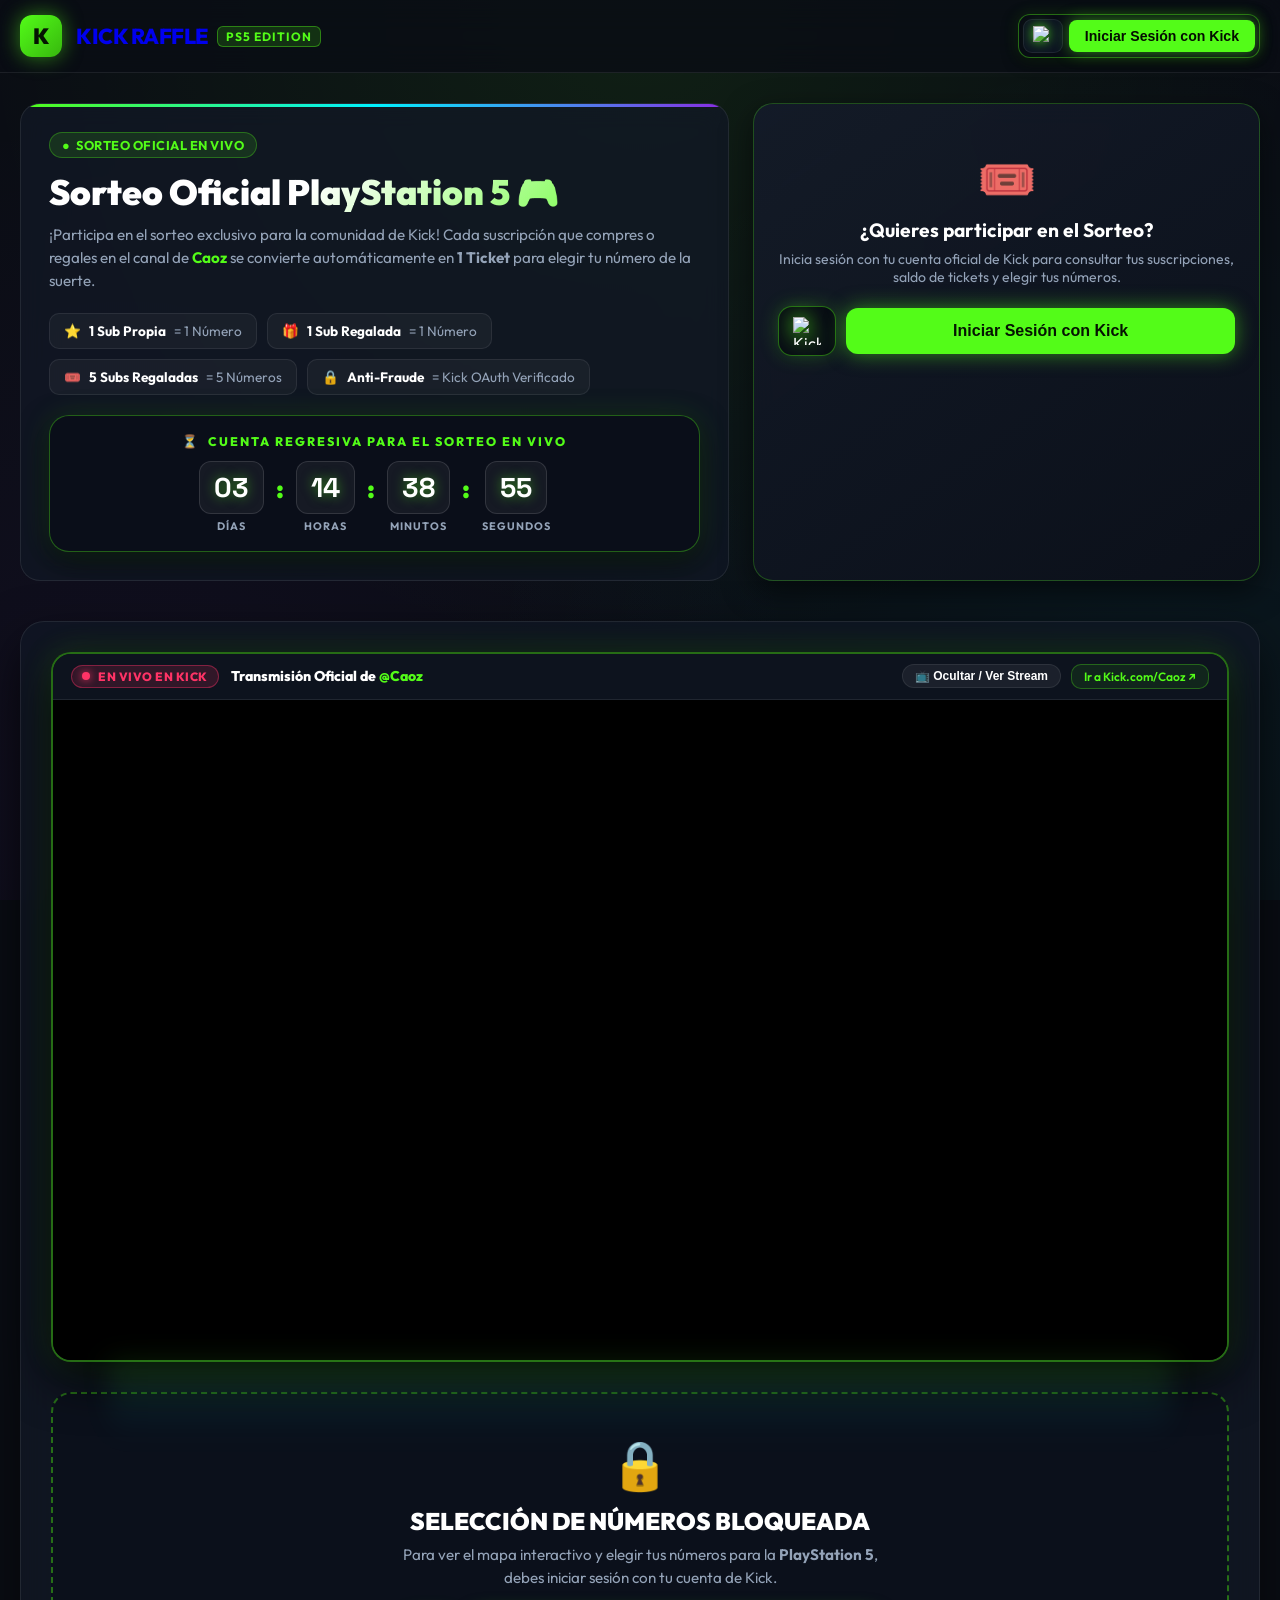
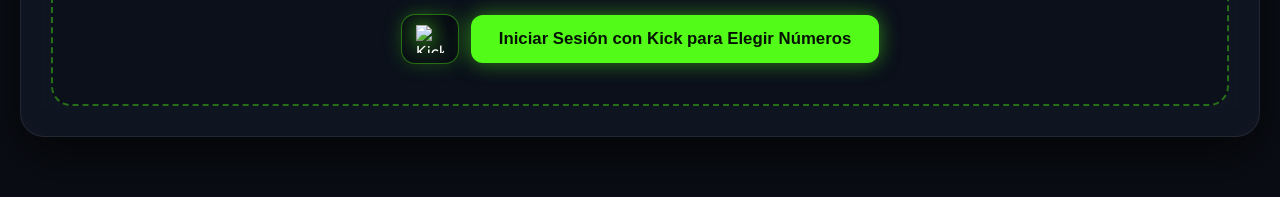
==== public/admin.html @ 4248d329 "feat: Integrar sincronizacion remota directa con Google Sheets en Google Drive" ====
<!DOCTYPE html>
<html lang="es">
<head>
  <meta charset="UTF-8">
  <meta name="viewport" content="width=device-width, initial-scale=1.0">
  <title>Panel de Streamer - Control de Sorteo Kick</title>
  <link rel="stylesheet" href="css/style.css">
  <style>
    .admin-grid {
      display: grid;
      grid-template-columns: 1fr 1fr;
      gap: 24px;
      margin-bottom: 30px;
    }
    .admin-table {
      width: 100%;
      border-collapse: collapse;
      margin-top: 14px;
    }
    .admin-table th {
      text-align: left;
      padding: 10px 14px;
      background: rgba(255, 255, 255, 0.04);
      color: var(--text-secondary);
      font-size: 0.78rem;
      text-transform: uppercase;
      letter-spacing: 0.5px;
      border-bottom: 1px solid var(--border-color);
    }
    .admin-table td {
      padding: 12px 14px;
      border-bottom: 1px solid rgba(255, 255, 255, 0.04);
      font-size: 0.88rem;
    }
    .user-cell {
      display: flex;
      align-items: center;
      gap: 10px;
      font-weight: 700;
    }
    .user-cell img {
      width: 28px;
      height: 28px;
      border-radius: 50%;
      border: 1px solid var(--kick-green);
    }
    .tag-badge {
      display: inline-block;
      padding: 2px 8px;
      border-radius: 6px;
      font-size: 0.75rem;
      font-weight: 700;
      font-family: var(--font-mono);
    }
    .tag-green {
      background: rgba(83, 252, 24, 0.15);
      color: var(--kick-green);
      border: 1px solid rgba(83, 252, 24, 0.3);
    }
    .tag-cyan {
      background: rgba(0, 242, 254, 0.15);
      color: var(--cyan-accent);
      border: 1px solid rgba(0, 242, 254, 0.3);
    }
  </style>
</head>
<body>

  <!-- Navigation Bar -->
  <header class="navbar">
    <div class="container nav-content">
      <a href="index.html" class="brand">
        <div class="brand-logo">K</div>
        <div class="brand-title">
          PANEL STREAMER
          <span class="kick-badge">ADMIN CONTROL</span>
        </div>
      </a>

      <div class="nav-links">
        <a href="index.html" class="nav-btn">
          🎟️ Sorteo (Público)
        </a>
        <a href="draw.html" target="_blank" class="nav-btn streamer-btn">
          🎰 Pantalla OBS Sorteo
        </a>
        <button id="adminLogoutBtn" class="nav-btn" style="border: 1px solid rgba(255, 51, 102, 0.4); color: var(--danger-red); background: rgba(255, 51, 102, 0.1); cursor: pointer; border-radius: 8px;" title="Cerrar Sesión">
          🚪 Cerrar Sesión
        </button>
      </div>
    </div>
  </header>

  <div class="container" style="padding-top: 30px; padding-bottom: 60px;">
    
    <!-- Top Metrics Overview -->
    <div class="wallet-stats-grid" style="grid-template-columns: repeat(4, 1fr); margin-bottom: 24px;">
      <div class="stat-box">
        <div class="stat-num" id="adminTotalSeats">200</div>
        <div class="stat-label">Total de Números</div>
      </div>
      <div class="stat-box highlight-box">
        <div class="stat-num" id="adminOccupiedSeats">0</div>
        <div class="stat-label">Números Elegidos</div>
      </div>
      <div class="stat-box">
        <div class="stat-num" id="adminOccupancyPercent">0%</div>
        <div class="stat-label">% Ocupación</div>
      </div>
      <div class="stat-box">
        <div class="stat-num" id="adminTotalParticipants">0</div>
        <div class="stat-label">Participantes Únicos</div>
      </div>
    </div>

    <!-- Admin Actions Grid -->
    <div class="admin-grid">
      
      <!-- Panel: Simulador de Eventos de Kick (Webhooks) -->
      <div class="hero-card">
        <div>
          <div class="hero-badge-tag" style="background: rgba(0, 242, 254, 0.12); color: var(--cyan-accent); border-color: rgba(0, 242, 254, 0.3);">
            ⚡ SIMULADOR DE EVENTOS KICK
          </div>
          <h2 style="font-size: 1.4rem; margin-bottom: 8px;">Simular Suscripción o Gift en Vivo</h2>
          <p style="color: var(--text-secondary); font-size: 0.85rem; margin-bottom: 16px;">
            Emula la llegada de un Webhook de Kick en tiempo real. Añade tickets instantáneos al usuario seleccionado y emite alerta en directo.
          </p>

          <div class="form-group">
            <label class="form-label">Usuario de Kick:</label>
            <input type="text" class="form-input" id="simUsername" value="GamerPro99" placeholder="Nombre en Kick">
          </div>

          <div class="form-group">
            <label class="form-label">Tipo de Evento:</label>
            <select class="form-select" id="simEventType">
              <option value="sub">⭐ Compró 1 Sub Propia (+1 Ticket)</option>
              <option value="gift_sub_5">🎁 Regaló 5 Subs (+5 Tickets)</option>
              <option value="gift_sub_10">🎁 Regaló 10 Subs (+10 Tickets)</option>
              <option value="gift_sub_20">🎁 Regaló 20 Subs (+20 Tickets)</option>
              <option value="gift_sub_50">👑 Regaló 50 Subs (+50 Tickets)</option>
              <option value="manual_bonus">🎟️ Bonus Especial Streamer (+1 Ticket)</option>
            </select>
          </div>
        </div>

        <button class="btn btn-primary" style="width: 100%; margin-top: 10px;" id="emitEventBtn">
          🚀 Emitir Evento en Tiempo Real
        </button>
      </div>

      <!-- Panel: Configuración General del Sorteo -->
      <div class="hero-card">
        <div>
          <div class="hero-badge-tag">
            ⚙️ CONFIGURACIÓN DEL SORTEO
          </div>
          <h2 style="font-size: 1.4rem; margin-bottom: 8px;">Ajustes de Sorteo y Premio</h2>
          <p style="color: var(--text-secondary); font-size: 0.85rem; margin-bottom: 16px;">
            Personaliza el título, premio, cantidad de tickets y fecha oficial del sorteo.
          </p>

          <div class="form-group">
            <label class="form-label">Título del Sorteo:</label>
            <input type="text" class="form-input" id="configTitle" value="Sorteo PlayStation 5 Slim 🎮">
          </div>

          <div class="form-group">
            <label class="form-label">Premio a Sortear:</label>
            <input type="text" class="form-input" id="configPrize" value="PlayStation 5 Slim (Edición Disco)">
          </div>

          <div class="form-group">
            <label class="form-label">📅 Fecha y Hora Oficial del Sorteo (Para la cuenta regresiva):</label>
            <div style="display: grid; grid-template-columns: 1.4fr 1fr; gap: 10px;">
              <div>
                <label style="font-size: 0.75rem; color: var(--text-secondary); display: block; margin-bottom: 4px;">Seleccionar Día (Calendario):</label>
                <input type="date" class="form-input" id="configDateOnly" style="width: 100%; cursor: pointer;" onkeydown="return false;" onclick="try{this.showPicker()}catch(e){}">
              </div>
              <div>
                <label style="font-size: 0.75rem; color: var(--text-secondary); display: block; margin-bottom: 4px;">Hora del Stream:</label>
                <input type="time" class="form-input" id="configTimeOnly" value="21:00" style="width: 100%;">
              </div>
            </div>
            <small style="display: block; color: var(--kick-green); font-size: 0.75rem; margin-top: 6px;">
              ℹ️ Haz clic en la fecha para abrir el calendario (no permite fechas pasadas).
            </small>
          </div>

          <div style="display: grid; grid-template-columns: 1fr 1fr; gap: 12px;">
            <div class="form-group">
              <label class="form-label">Total de Números:</label>
              <select class="form-select" id="configTotalSeats">
                <option value="50">50 Números</option>
                <option value="100">100 Números</option>
                <option value="200" selected>200 Números</option>
                <option value="300">300 Números</option>
                <option value="500">500 Números</option>
                <option value="1000">1000 Números</option>
              </select>
            </div>
            <div class="form-group">
              <label class="form-label">Estado de Selección:</label>
              <select class="form-select" id="configLocked">
                <option value="false">🟢 Abierta (Permite elegir)</option>
                <option value="true">🔒 Bloqueada (Solo lectura)</option>
              </select>
            </div>
          </div>
        </div>

        <div style="margin-top: 14px;">
          <button class="btn btn-primary" style="width: 100%; padding: 14px; font-size: 1rem;" id="saveConfigBtn">
            💾 Guardar Ajustes
          </button>
        </div>
      </div>

    </div>

    <!-- Google Drive / Google Sheets Remote Sync Panel -->
    <div class="cinema-container" style="padding: 24px; margin-bottom: 24px; border: 1px solid rgba(15, 157, 88, 0.4); box-shadow: 0 0 25px rgba(15, 157, 88, 0.12);">
      <div style="display: flex; justify-content: space-between; align-items: center; flex-wrap: wrap; gap: 14px; margin-bottom: 14px;">
        <div style="display: flex; align-items: center; gap: 10px;">
          <div style="background: rgba(15, 157, 88, 0.15); border: 1px solid #0f9d58; padding: 6px 12px; border-radius: 10px; font-size: 1.2rem;">
            📊
          </div>
          <div>
            <h3 style="font-size: 1.15rem; font-weight: 800; color: #ffffff; margin-bottom: 2px;">
              Sincronización con Google Sheets (Google Drive)
            </h3>
            <p style="color: var(--text-secondary); font-size: 0.82rem; margin: 0;">
              Vincula una planilla remota en tu Google Drive para registrar a los participantes y números en tiempo real.
            </p>
          </div>
        </div>

        <button class="btn btn-secondary" id="helpDriveModalBtn" style="font-size: 0.8rem; padding: 6px 14px; border-color: rgba(15, 157, 88, 0.5); color: #0f9d58; cursor: pointer; border-radius: 8px;">
          📖 Ver Instrucciones (3 Pasos)
        </button>
      </div>

      <div style="display: grid; grid-template-columns: 1fr auto auto; gap: 10px; align-items: center;">
        <input type="url" class="form-input" id="googleSheetWebhookUrl" placeholder="Pega aquí la URL de tu Google Apps Script (https://script.google.com/macros/s/.../exec)" style="width: 100%;">
        <button class="btn btn-secondary" id="saveSheetUrlBtn" style="white-space: nowrap; padding: 12px 18px; font-size: 0.9rem; cursor: pointer; border-radius: 10px;">
          💾 Guardar URL
        </button>
        <button class="btn btn-primary" id="syncGoogleSheetsBtn" style="white-space: nowrap; background: #0f9d58; border-color: #0f9d58; font-weight: 800; padding: 12px 20px; font-size: 0.9rem; box-shadow: 0 0 20px rgba(15, 157, 88, 0.4); cursor: pointer; border-radius: 10px;">
          🚀 Sincronizar Ahora con Drive
        </button>
      </div>
    </div>

    <!-- Participants & Tickets Management Table -->
    <div class="cinema-container" style="padding: 24px;">
      <div style="display: flex; justify-content: space-between; align-items: center; margin-bottom: 16px; flex-wrap: wrap; gap: 12px;">
        <h3 style="font-size: 1.25rem; font-weight: 800;">
          👥 Lista de Participantes & Asignación de Tickets
        </h3>
        
        <div style="display: flex; gap: 12px; align-items: center;">
          <button class="btn btn-secondary" id="exportExcelBtn" style="padding: 8px 16px; font-size: 0.85rem; background: rgba(83, 252, 24, 0.1); border-color: var(--kick-green); color: var(--kick-green); display: inline-flex; align-items: center; gap: 8px; font-weight: 700; cursor: pointer; border-radius: 10px;" title="Descargar planilla compatible con Excel y Google Sheets">
            📊 Exportar a Excel (.csv)
          </button>
          <input type="text" class="search-input" id="searchUserTable" placeholder="Filtrar por @usuario..." style="width: 200px;">
        </div>
      </div>

      <div style="overflow-x: auto;">
        <table class="admin-table">
          <thead>
            <tr>
              <th>Usuario Kick</th>
              <th>Subs Propias</th>
              <th>Subs Regaladas</th>
              <th>Total Tickets</th>
              <th>Números Elegidos</th>
              <th>Tickets Libres</th>
              <th>Acciones</th>
            </tr>
          </thead>
          <tbody id="usersTableBody">
            <!-- Rellenado con JS -->
          </tbody>
        </table>
      </div>
    </div>

  </div>

  <!-- Modal Instrucciones Google Drive -->
  <div id="driveModal" style="display: none; position: fixed; inset: 0; background: rgba(0, 0, 0, 0.85); backdrop-filter: blur(10px); z-index: 9999; align-items: center; justify-content: center; padding: 20px;">
    <div style="background: var(--bg-card); border: 2px solid #0f9d58; box-shadow: 0 0 40px rgba(15, 157, 88, 0.35), 0 20px 50px rgba(0,0,0,0.9); border-radius: 24px; padding: 28px; width: 100%; max-width: 580px; position: relative; max-height: 90vh; overflow-y: auto;">
      <button id="closeDriveModal" style="position: absolute; top: 16px; right: 16px; background: transparent; border: none; color: var(--text-secondary); font-size: 1.4rem; cursor: pointer;">✕</button>
      
      <div style="display: flex; align-items: center; gap: 10px; margin-bottom: 14px;">
        <span style="font-size: 1.8rem;">📊</span>
        <h3 style="font-size: 1.3rem; font-weight: 900;">Cómo vincular tu Google Sheets (Google Drive)</h3>
      </div>
      
      <div style="color: var(--text-secondary); font-size: 0.88rem; line-height: 1.6;">
        <p><strong>Paso 1:</strong> Crea una planilla en tu Google Drive (<a href="https://sheets.new" target="_blank" style="color: var(--kick-green); text-decoration: underline;">Abrir nueva planilla sheets.new</a>).</p>
        <p><strong>Paso 2:</strong> Ve al menú superior <strong>Extensiones &gt; Apps Script</strong>, borra lo que haya y pega este código:</p>
        <pre style="background: #080c14; border: 1px solid rgba(255,255,255,0.12); border-radius: 8px; padding: 12px; font-family: monospace; font-size: 0.76rem; color: #53fc18; overflow-x: auto; user-select: all; margin: 10px 0;">function doPost(e) {
  var sheet = SpreadsheetApp.getActiveSpreadsheet().getActiveSheet();
  var data = JSON.parse(e.postData.contents);
  sheet.clear();
  sheet.appendRow(["Usuario Kick", "Nombre Visible", "Subs Propias", "Subs Regaladas", "Bonus", "Total Tickets", "Numeros Elegidos", "Cantidad Asignada", "Tickets Libres", "Fecha Sincronizacion"]);
  data.participants.forEach(function(u) {
    sheet.appendRow([u.username, u.display_name, u.own_subs, u.gifted_subs, u.bonus_tickets, u.total_tickets, u.seats_str, u.seats_count, u.free_tickets, new Date().toLocaleString("es-ES")]);
  });
  return ContentService.createTextOutput("OK").setMimeType(ContentService.MimeType.TEXT);
}</pre>
        <p><strong>Paso 3:</strong> Haz clic arriba a la derecha en <strong>Implementar &gt; Nueva implementación</strong>. Selecciona tipo: <strong>Aplicación web</strong>, y en <em>Quién tiene acceso</em> elige <strong>Cualquier usuario</strong>. Copia la URL generada, pégala en el panel y haz clic en <strong>Guardar URL</strong>.</p>
      </div>
    </div>
  </div>

  <!-- Toast Container -->
  <div class="toast-container" id="toastContainer"></div>

  <!-- Scripts -->
  <script src="js/audio.js"></script>
  <script src="js/config.js"></script>
  <script src="js/admin.js"></script>
</body>
</html>
---- public/css/style.css ----
@import url('https://fonts.googleapis.com/css2?family=Outfit:wght@300;400;600;700;800;900&family=Space+Grotesk:wght@500;700&display=swap');

:root {
  --bg-main: #0a0d14;
  --bg-card: rgba(18, 24, 38, 0.75);
  --bg-card-hover: rgba(28, 36, 56, 0.85);
  --bg-glass: rgba(15, 20, 32, 0.82);
  --border-color: rgba(255, 255, 255, 0.08);
  --border-glow: rgba(83, 252, 24, 0.3);

  /* Kick Brand & Cyberpunk Colors */
  --kick-green: #53fc18;
  --kick-green-glow: rgba(83, 252, 24, 0.5);
  --kick-green-dark: #37b80e;
  --cyan-accent: #00f2fe;
  --purple-accent: #8a2be2;
  --gold-accent: #ffd700;
  --danger-red: #ff3366;
  --danger-glow: rgba(255, 51, 102, 0.4);

  /* Cinema Seat Colors */
  --seat-free-bg: #141c2b;
  --seat-free-border: #23334d;
  --seat-free-hover: #1f304d;
  --seat-mine-bg: #53fc18;
  --seat-mine-text: #051402;
  --seat-mine-glow: 0 0 15px rgba(83, 252, 24, 0.8), 0 0 30px rgba(83, 252, 24, 0.4);
  --seat-taken-bg: #1c1d24;
  --seat-taken-border: #ff3366;
  --seat-taken-text: #6b7280;

  --text-primary: #ffffff;
  --text-secondary: #94a3b8;
  --text-muted: #64748b;
  
  --font-main: 'Outfit', sans-serif;
  --font-mono: 'Space Grotesk', monospace;
  --transition-smooth: all 0.25s cubic-bezier(0.16, 1, 0.3, 1);
}

* {
  margin: 0;
  padding: 0;
  box-sizing: border-box;
}

body {
  background-color: var(--bg-main);
  background-image: 
    radial-gradient(circle at 50% 0%, rgba(83, 252, 24, 0.08) 0%, transparent 60%),
    radial-gradient(circle at 90% 80%, rgba(0, 242, 254, 0.05) 0%, transparent 50%),
    radial-gradient(circle at 10% 90%, rgba(138, 43, 226, 0.06) 0%, transparent 50%);
  background-attachment: fixed;
  color: var(--text-primary);
  font-family: var(--font-main);
  min-height: 100vh;
  overflow-x: hidden;
}

/* Custom Scrollbar */
::-webkit-scrollbar {
  width: 8px;
  height: 8px;
}
::-webkit-scrollbar-track {
  background: #0d111a;
}
::-webkit-scrollbar-thumb {
  background: #23334d;
  border-radius: 4px;
}
::-webkit-scrollbar-thumb:hover {
  background: var(--kick-green);
}

/* Container */
.container {
  max-width: 1400px;
  margin: 0 auto;
  padding: 0 20px;
}

/* ------------------------------------------------------------------- */
/* TOP NAVIGATION BAR                                                  */
/* ------------------------------------------------------------------- */
.navbar {
  position: sticky;
  top: 0;
  z-index: 100;
  backdrop-filter: blur(16px);
  -webkit-backdrop-filter: blur(16px);
  background: rgba(10, 13, 20, 0.85);
  border-bottom: 1px solid var(--border-color);
  padding: 14px 0;
}

.nav-content {
  display: flex;
  justify-content: space-between;
  align-items: center;
}

.brand {
  display: flex;
  align-items: center;
  gap: 14px;
  text-decoration: none;
}

.brand-logo {
  width: 42px;
  height: 42px;
  background: linear-gradient(135deg, var(--kick-green), var(--kick-green-dark));
  border-radius: 12px;
  display: flex;
  align-items: center;
  justify-content: center;
  font-size: 22px;
  font-weight: 900;
  color: #051402;
  box-shadow: 0 0 20px var(--kick-green-glow);
}

.brand-title {
  font-size: 1.35rem;
  font-weight: 800;
  letter-spacing: -0.5px;
  display: flex;
  align-items: center;
  gap: 8px;
}

.brand-title span.kick-badge {
  background: rgba(83, 252, 24, 0.15);
  color: var(--kick-green);
  border: 1px solid rgba(83, 252, 24, 0.4);
  padding: 2px 8px;
  border-radius: 6px;
  font-size: 0.75rem;
  font-weight: 700;
  letter-spacing: 1px;
}

.nav-links {
  display: flex;
  align-items: center;
  gap: 12px;
}

.nav-btn {
  display: inline-flex;
  align-items: center;
  gap: 8px;
  padding: 8px 16px;
  border-radius: 10px;
  font-size: 0.9rem;
  font-weight: 600;
  text-decoration: none;
  color: var(--text-secondary);
  background: rgba(255, 255, 255, 0.04);
  border: 1px solid var(--border-color);
  transition: var(--transition-smooth);
}

.nav-btn:hover, .nav-btn.active {
  color: var(--text-primary);
  background: rgba(255, 255, 255, 0.08);
  border-color: rgba(255, 255, 255, 0.2);
}

.nav-btn.streamer-btn {
  color: var(--kick-green);
  background: rgba(83, 252, 24, 0.08);
  border-color: rgba(83, 252, 24, 0.3);
}

.nav-btn.streamer-btn:hover {
  background: rgba(83, 252, 24, 0.18);
  box-shadow: 0 0 15px rgba(83, 252, 24, 0.3);
}

/* Hybrid Kick Login Group with Dark Standalone Logo */
.kick-login-group {
  display: inline-flex;
  align-items: center;
  background: #080c14;
  border: 1px solid rgba(83, 252, 24, 0.4);
  border-radius: 12px;
  padding: 4px;
  gap: 6px;
  cursor: pointer;
  box-shadow: 0 4px 15px rgba(0, 0, 0, 0.5), 0 0 15px rgba(83, 252, 24, 0.15);
  transition: all 0.25s cubic-bezier(0.16, 1, 0.3, 1);
  user-select: none;
  text-decoration: none;
}

.kick-login-group:hover {
  border-color: var(--kick-green);
  box-shadow: 0 6px 20px rgba(0, 0, 0, 0.6), 0 0 25px rgba(83, 252, 24, 0.35);
  transform: translateY(-2px);
}

.kick-logo-badge {
  display: flex;
  align-items: center;
  justify-content: center;
  background: #0d1422;
  border: 1px solid rgba(255, 255, 255, 0.08);
  border-radius: 9px;
  padding: 6px 9px;
}

.kick-standalone-logo {
  width: 20px;
  height: 20px;
  object-fit: contain;
  filter: drop-shadow(0 0 6px rgba(83, 252, 24, 0.8));
}

.kick-logo-badge-lg {
  display: flex;
  align-items: center;
  justify-content: center;
  background: #080c14;
  border: 1px solid rgba(83, 252, 24, 0.4);
  border-radius: 14px;
  padding: 10px 14px;
  box-shadow: 0 0 20px rgba(83, 252, 24, 0.2);
}

.kick-standalone-logo-lg {
  width: 28px;
  height: 28px;
  object-fit: contain;
  filter: drop-shadow(0 0 10px rgba(83, 252, 24, 0.9));
}

.kick-text-btn {
  background: var(--kick-green);
  color: #040d01;
  font-weight: 800;
  font-size: 0.88rem;
  padding: 8px 16px;
  border-radius: 8px;
  border: none;
  cursor: pointer;
  white-space: nowrap;
  transition: all 0.2s ease;
  box-shadow: 0 0 15px var(--kick-green-glow);
}

.kick-text-btn:hover {
  filter: brightness(1.1);
  box-shadow: 0 0 22px var(--kick-green-glow);
}

/* User Switcher Dropdown / Pill */
.user-pill {
  display: flex;
  align-items: center;
  gap: 10px;
  background: var(--bg-card);
  border: 1px solid var(--border-color);
  padding: 6px 14px 6px 8px;
  border-radius: 40px;
  cursor: pointer;
  transition: var(--transition-smooth);
}

.user-pill:hover {
  border-color: var(--kick-green);
  box-shadow: 0 0 15px rgba(83, 252, 24, 0.2);
}

.user-avatar {
  width: 32px;
  height: 32px;
  border-radius: 50%;
  border: 2px solid var(--kick-green);
  background: #1a2233;
}

.user-meta {
  display: flex;
  flex-direction: column;
  line-height: 1.1;
}

.user-name {
  font-weight: 700;
  font-size: 0.85rem;
  color: var(--text-primary);
}

.user-tickets-badge {
  font-size: 0.72rem;
  color: var(--kick-green);
  font-weight: 600;
}

/* ------------------------------------------------------------------- */
/* HERO BANNER & PS5 PRIZE SHOWCASE                                    */
/* ------------------------------------------------------------------- */
.hero-section {
  padding: 30px 0 20px;
}

.hero-grid {
  display: grid;
  grid-template-columns: 1.4fr 1fr;
  gap: 24px;
  align-items: stretch;
}

.hero-card {
  background: var(--bg-card);
  backdrop-filter: blur(12px);
  border: 1px solid var(--border-color);
  border-radius: 20px;
  padding: 28px;
  position: relative;
  overflow: hidden;
  display: flex;
  flex-direction: column;
  justify-content: space-between;
}

.hero-card::before {
  content: '';
  position: absolute;
  top: 0;
  left: 0;
  right: 0;
  height: 3px;
  background: linear-gradient(90deg, var(--kick-green), var(--cyan-accent), var(--purple-accent));
}

.hero-badge-tag {
  display: inline-flex;
  align-items: center;
  gap: 6px;
  background: rgba(83, 252, 24, 0.12);
  color: var(--kick-green);
  border: 1px solid rgba(83, 252, 24, 0.3);
  padding: 4px 12px;
  border-radius: 30px;
  font-size: 0.8rem;
  font-weight: 700;
  text-transform: uppercase;
  letter-spacing: 0.5px;
  margin-bottom: 14px;
}

.hero-title {
  font-size: 2.2rem;
  font-weight: 900;
  line-height: 1.15;
  margin-bottom: 12px;
  background: linear-gradient(135deg, #ffffff 40%, var(--kick-green) 100%);
  -webkit-background-clip: text;
  -webkit-text-fill-color: transparent;
}

.hero-desc {
  color: var(--text-secondary);
  font-size: 0.95rem;
  line-height: 1.5;
  margin-bottom: 20px;
}

.rules-pills {
  display: flex;
  flex-wrap: wrap;
  gap: 10px;
}

.rule-pill {
  background: rgba(255, 255, 255, 0.04);
  border: 1px solid var(--border-color);
  padding: 8px 14px;
  border-radius: 10px;
  font-size: 0.85rem;
  display: flex;
  align-items: center;
  gap: 8px;
  color: var(--text-secondary);
}

.rule-pill strong {
  color: var(--text-primary);
}

/* User Wallet & HUD Card */
.wallet-card {
  background: linear-gradient(145deg, rgba(20, 27, 42, 0.9), rgba(12, 16, 26, 0.95));
  backdrop-filter: blur(12px);
  border: 1px solid rgba(83, 252, 24, 0.25);
  border-radius: 20px;
  padding: 24px;
  display: flex;
  flex-direction: column;
  justify-content: space-between;
  box-shadow: 0 10px 30px rgba(0, 0, 0, 0.5);
  position: relative;
}

.wallet-header {
  display: flex;
  justify-content: space-between;
  align-items: center;
  border-bottom: 1px solid var(--border-color);
  padding-bottom: 16px;
  margin-bottom: 16px;
}

.wallet-user-info {
  display: flex;
  align-items: center;
  gap: 12px;
}

.wallet-avatar-big {
  width: 48px;
  height: 48px;
  border-radius: 50%;
  border: 2px solid var(--kick-green);
  background: #141c2b;
}

.wallet-user-name {
  font-size: 1.1rem;
  font-weight: 800;
  display: flex;
  align-items: center;
  gap: 6px;
}

.verified-icon {
  color: var(--kick-green);
  font-size: 0.9rem;
}

.wallet-stats-grid {
  display: grid;
  grid-template-columns: repeat(3, 1fr);
  gap: 12px;
  margin-bottom: 16px;
}

.stat-box {
  background: rgba(255, 255, 255, 0.03);
  border: 1px solid var(--border-color);
  border-radius: 12px;
  padding: 12px;
  text-align: center;
}

.stat-box.highlight-box {
  background: rgba(83, 252, 24, 0.08);
  border-color: rgba(83, 252, 24, 0.4);
}

.stat-num {
  font-size: 1.6rem;
  font-weight: 900;
  font-family: var(--font-mono);
  color: var(--text-primary);
}

.highlight-box .stat-num {
  color: var(--kick-green);
  text-shadow: 0 0 12px var(--kick-green-glow);
}

.stat-label {
  font-size: 0.72rem;
  color: var(--text-secondary);
  text-transform: uppercase;
  font-weight: 600;
  margin-top: 4px;
}

.wallet-actions {
  display: flex;
  gap: 10px;
}

.btn {
  display: inline-flex;
  align-items: center;
  justify-content: center;
  gap: 8px;
  padding: 12px 20px;
  border-radius: 12px;
  font-size: 0.92rem;
  font-weight: 700;
  cursor: pointer;
  border: none;
  transition: var(--transition-smooth);
}

.btn-primary {
  background: var(--kick-green);
  color: #051402;
  box-shadow: 0 0 20px var(--kick-green-glow);
}

.btn-primary:hover:not(:disabled) {
  transform: translateY(-2px);
  box-shadow: 0 0 30px rgba(83, 252, 24, 0.8);
}

.btn-secondary {
  background: rgba(255, 255, 255, 0.06);
  color: var(--text-primary);
  border: 1px solid var(--border-color);
}

.btn-secondary:hover:not(:disabled) {
  background: rgba(255, 255, 255, 0.12);
}

.btn:disabled {
  opacity: 0.4;
  cursor: not-allowed;
  transform: none !important;
}

/* ------------------------------------------------------------------- */
/* FORM INPUTS & SELECTS (Dark Theme Correction)                       */
/* ------------------------------------------------------------------- */
input, select, textarea, .form-control {
  background: #0d131f !important;
  color: #ffffff !important;
  border: 1px solid rgba(83, 252, 24, 0.3) !important;
  border-radius: 12px !important;
  padding: 12px 16px !important;
  font-size: 0.95rem !important;
  outline: none !important;
  transition: var(--transition-smooth);
}

input:focus, select:focus, textarea:focus, .form-control:focus {
  border-color: var(--kick-green) !important;
  box-shadow: 0 0 15px rgba(83, 252, 24, 0.35) !important;
}

select option {
  background: #0d131f !important;
  color: #ffffff !important;
  padding: 10px !important;
}

/* Countdown HUD Clock Component */
.countdown-box {
  background: rgba(10, 15, 26, 0.92);
  border: 1px solid rgba(83, 252, 24, 0.35);
  box-shadow: 0 0 30px rgba(83, 252, 24, 0.12), 0 10px 30px rgba(0, 0, 0, 0.6);
  border-radius: 20px;
  padding: 18px 24px;
  margin-top: 20px;
  text-align: center;
}

.countdown-title {
  font-size: 0.78rem;
  font-weight: 800;
  color: var(--kick-green);
  text-transform: uppercase;
  letter-spacing: 2px;
  margin-bottom: 12px;
  display: flex;
  align-items: center;
  justify-content: center;
  gap: 8px;
}

.countdown-grid {
  display: flex;
  justify-content: center;
  align-items: center;
  gap: 12px;
}

.countdown-segment {
  display: flex;
  flex-direction: column;
  align-items: center;
}

.countdown-num {
  background: rgba(255, 255, 255, 0.05);
  border: 1px solid rgba(255, 255, 255, 0.12);
  border-radius: 12px;
  padding: 8px 14px;
  font-size: 1.7rem;
  font-weight: 900;
  font-family: var(--font-mono);
  color: #ffffff;
  min-width: 58px;
  text-shadow: 0 0 12px rgba(83, 252, 24, 0.5);
}

.countdown-label {
  font-size: 0.68rem;
  color: var(--text-secondary);
  font-weight: 700;
  text-transform: uppercase;
  margin-top: 5px;
  letter-spacing: 1px;
}

.countdown-divider {
  font-size: 1.6rem;
  font-weight: 900;
  color: var(--kick-green);
  margin-top: -16px;
}

/* ------------------------------------------------------------------- */
/* BASE / RESET & CORE LAYOUT                                          */
/* ------------------------------------------------------------------- */
.cinema-section {
  padding: 20px 0 60px;
}

.cinema-container {
  background: var(--bg-card);
  backdrop-filter: blur(16px);
  border: 1px solid var(--border-color);
  border-radius: 24px;
  padding: 30px;
  box-shadow: 0 20px 50px rgba(0, 0, 0, 0.6);
  position: relative;
}

/* Cinema Curved Screen & Kick Live Stream Embed */
.screen-wrapper {
  margin-bottom: 30px;
  text-align: center;
  position: relative;
}

.cinema-screen-container {
  background: #080c14;
  border: 2px solid rgba(83, 252, 24, 0.4);
  border-radius: 20px;
  overflow: hidden;
  box-shadow: 0 15px 50px rgba(0, 0, 0, 0.9), 0 0 30px rgba(83, 252, 24, 0.2);
  transition: var(--transition-smooth);
}

.screen-header-bar {
  background: rgba(14, 20, 32, 0.9);
  padding: 10px 18px;
  display: flex;
  justify-content: space-between;
  align-items: center;
  border-bottom: 1px solid var(--border-color);
}

.stream-status-pill {
  display: inline-flex;
  align-items: center;
  gap: 8px;
  background: rgba(255, 51, 102, 0.15);
  border: 1px solid rgba(255, 51, 102, 0.4);
  color: #ff3366;
  padding: 3px 10px;
  border-radius: 20px;
  font-size: 0.75rem;
  font-weight: 800;
  letter-spacing: 0.5px;
}

.stream-status-pill .live-dot {
  width: 8px;
  height: 8px;
  background: #ff3366;
  border-radius: 50%;
  box-shadow: 0 0 8px #ff3366;
  animation: pulse-dot 1.2s infinite;
}

@keyframes pulse-dot {
  0% { transform: scale(0.9); opacity: 0.7; }
  50% { transform: scale(1.3); opacity: 1; }
  100% { transform: scale(0.9); opacity: 0.7; }
}

.kick-stream-iframe-wrapper {
  position: relative;
  width: 100%;
  padding-top: 56.25%; /* 16:9 Aspect Ratio */
  background: #000000;
  max-height: 480px;
}

.kick-stream-iframe-wrapper iframe {
  position: absolute;
  top: 0;
  left: 0;
  width: 100%;
  height: 100%;
  border: none;
}

.screen-light-rays {
  position: absolute;
  top: 100%;
  left: 5%;
  right: 5%;
  height: 80px;
  background: linear-gradient(180deg, rgba(83, 252, 24, 0.15) 0%, rgba(0, 242, 254, 0.05) 50%, transparent 100%);
  filter: blur(14px);
  pointer-events: none;
}

/* Cinema Controls Bar */
.cinema-toolbar {
  display: flex;
  justify-content: space-between;
  align-items: center;
  flex-wrap: wrap;
  gap: 16px;
  margin-bottom: 24px;
  padding-bottom: 16px;
  border-bottom: 1px solid var(--border-color);
}

.seat-legend {
  display: flex;
  align-items: center;
  gap: 20px;
  flex-wrap: wrap;
}

.legend-item {
  display: flex;
  align-items: center;
  gap: 8px;
  font-size: 0.85rem;
  color: var(--text-secondary);
}

.legend-sample {
  width: 20px;
  height: 20px;
  border-radius: 6px;
}

.legend-sample.sample-free {
  background: var(--seat-free-bg);
  border: 1px solid var(--seat-free-border);
}

.legend-sample.sample-mine {
  background: var(--seat-mine-bg);
  box-shadow: 0 0 10px var(--kick-green-glow);
}

.legend-sample.sample-taken {
  background: var(--seat-taken-bg);
  border: 1px solid var(--seat-taken-border);
}

.toolbar-filters {
  display: flex;
  align-items: center;
  gap: 10px;
}

.filter-btn {
  padding: 6px 14px;
  border-radius: 8px;
  font-size: 0.82rem;
  font-weight: 600;
  background: rgba(255, 255, 255, 0.04);
  border: 1px solid var(--border-color);
  color: var(--text-secondary);
  cursor: pointer;
  transition: var(--transition-smooth);
}

.filter-btn.active, .filter-btn:hover {
  background: rgba(255, 255, 255, 0.1);
  color: var(--text-primary);
  border-color: rgba(255, 255, 255, 0.3);
}

.search-input {
  background: rgba(255, 255, 255, 0.04);
  border: 1px solid var(--border-color);
  border-radius: 8px;
  padding: 7px 14px;
  color: var(--text-primary);
  font-size: 0.85rem;
  font-family: var(--font-main);
  outline: none;
  width: 160px;
  transition: var(--transition-smooth);
}

.search-input:focus {
  border-color: var(--kick-green);
  box-shadow: 0 0 10px var(--kick-green-glow);
  width: 200px;
}

/* ------------------------------------------------------------------- */
/* SEATS MATRIX GRID                                                   */
/* ------------------------------------------------------------------- */
.seats-grid-wrapper {
  overflow-x: auto;
  padding: 10px 0 20px;
  display: flex;
  justify-content: center;
}

.seats-grid {
  display: grid;
  grid-template-columns: repeat(auto-fill, minmax(46px, 1fr));
  gap: 8px;
  width: 100%;
  max-width: 1200px;
}

/* Individual Cinema Seat */
.seat {
  position: relative;
  aspect-ratio: 1;
  border-radius: 10px;
  display: flex;
  flex-direction: column;
  align-items: center;
  justify-content: center;
  font-family: var(--font-mono);
  font-size: 0.82rem;
  font-weight: 700;
  cursor: pointer;
  user-select: none;
  transition: all 0.2s cubic-bezier(0.34, 1.56, 0.64, 1);
  border: 1px solid transparent;
}

/* Seat Armrests / 3D Detail */
.seat::before {
  content: '';
  position: absolute;
  top: 2px;
  left: 4px;
  right: 4px;
  height: 4px;
  border-radius: 3px;
  background: rgba(255, 255, 255, 0.1);
}

/* Available / Free Seat */
.seat.seat-free {
  background: var(--seat-free-bg);
  border-color: var(--seat-free-border);
  color: var(--text-secondary);
}

.seat.seat-free:hover {
  background: var(--seat-free-hover);
  border-color: var(--kick-green);
  color: var(--kick-green);
  transform: translateY(-4px) scale(1.08);
  box-shadow: 0 6px 15px rgba(83, 252, 24, 0.25);
  z-index: 10;
}

/* My Claimed Seat */
.seat.seat-mine {
  background: var(--seat-mine-bg);
  color: var(--seat-mine-text);
  border-color: #ffffff;
  box-shadow: var(--seat-mine-glow);
  font-weight: 900;
}

.seat.seat-mine:hover {
  transform: translateY(-4px) scale(1.08);
  filter: brightness(1.15);
  z-index: 10;
}

/* Taken by Other Kick User */
.seat.seat-taken {
  background: var(--seat-taken-bg);
  border-color: rgba(255, 51, 102, 0.35);
  color: #718096;
  cursor: pointer;
}

.seat.seat-taken:hover {
  border-color: var(--danger-red);
  transform: translateY(-2px);
  z-index: 10;
}

.seat-avatar-badge {
  position: absolute;
  bottom: 2px;
  right: 2px;
  width: 14px;
  height: 14px;
  border-radius: 50%;
  border: 1px solid #ff3366;
}

/* Winning Seat Special Glow */
.seat.seat-winner {
  background: linear-gradient(135deg, #ffd700, #ff8c00);
  color: #000;
  border-color: #ffffff;
  box-shadow: 0 0 25px rgba(255, 215, 0, 0.9);
  animation: pulse-winner 1.2s infinite alternate;
}

@keyframes pulse-winner {
  0% { transform: scale(1); box-shadow: 0 0 15px rgba(255, 215, 0, 0.7); }
  100% { transform: scale(1.15); box-shadow: 0 0 35px rgba(255, 215, 0, 1); }
}

/* Tooltip on Seat Hover */
.seat-tooltip {
  position: absolute;
  bottom: calc(100% + 10px);
  left: 50%;
  transform: translateX(-50%);
  background: rgba(15, 20, 32, 0.95);
  backdrop-filter: blur(10px);
  border: 1px solid var(--border-color);
  padding: 8px 12px;
  border-radius: 8px;
  white-space: nowrap;
  pointer-events: none;
  font-family: var(--font-main);
  font-size: 0.75rem;
  z-index: 50;
  opacity: 0;
  visibility: hidden;
  transition: opacity 0.2s ease, transform 0.2s ease;
  box-shadow: 0 10px 25px rgba(0, 0, 0, 0.6);
  display: flex;
  align-items: center;
  gap: 8px;
}

.seat:hover .seat-tooltip {
  opacity: 1;
  visibility: visible;
  transform: translateX(-50%) translateY(-2px);
}

.tooltip-avatar {
  width: 22px;
  height: 22px;
  border-radius: 50%;
  border: 1px solid var(--kick-green);
}

/* ------------------------------------------------------------------- */
/* FLOATING TICKETS ACTION BAR (Bottom)                                */
/* ------------------------------------------------------------------- */
.floating-action-bar {
  position: fixed;
  bottom: 24px;
  left: 50%;
  transform: translateX(-50%);
  background: rgba(15, 20, 32, 0.92);
  backdrop-filter: blur(16px);
  border: 1px solid rgba(83, 252, 24, 0.35);
  padding: 12px 24px;
  border-radius: 50px;
  display: flex;
  align-items: center;
  gap: 20px;
  z-index: 90;
  box-shadow: 0 15px 40px rgba(0, 0, 0, 0.7), 0 0 20px rgba(83, 252, 24, 0.2);
}

.action-bar-text {
  font-size: 0.9rem;
  color: var(--text-secondary);
}

.action-bar-text strong {
  color: var(--kick-green);
  font-size: 1.05rem;
  font-family: var(--font-mono);
}

/* ------------------------------------------------------------------- */
/* TOAST NOTIFICATIONS (Live Stream Alerts)                            */
/* ------------------------------------------------------------------- */
.toast-container {
  position: fixed;
  top: 80px;
  right: 24px;
  z-index: 1000;
  display: flex;
  flex-direction: column;
  gap: 10px;
  pointer-events: none;
}

.toast {
  background: rgba(18, 24, 38, 0.95);
  backdrop-filter: blur(12px);
  border: 1px solid rgba(83, 252, 24, 0.4);
  padding: 12px 18px;
  border-radius: 12px;
  display: flex;
  align-items: center;
  gap: 12px;
  box-shadow: 0 10px 30px rgba(0,0,0,0.5), 0 0 15px rgba(83, 252, 24, 0.25);
  animation: slide-in 0.3s cubic-bezier(0.16, 1, 0.3, 1) forwards;
  pointer-events: auto;
  min-width: 280px;
}

.toast.toast-error {
  border-color: var(--danger-red);
  box-shadow: 0 0 15px var(--danger-glow);
}

@keyframes slide-in {
  from { transform: translateX(100%); opacity: 0; }
  to { transform: translateX(0); opacity: 1; }
}

/* ------------------------------------------------------------------- */
/* MODAL DIALOGS                                                       */
/* ------------------------------------------------------------------- */
.modal-overlay {
  position: fixed;
  top: 0;
  left: 0;
  right: 0;
  bottom: 0;
  background: rgba(0, 0, 0, 0.8);
  backdrop-filter: blur(8px);
  display: flex;
  align-items: center;
  justify-content: center;
  z-index: 200;
  opacity: 0;
  visibility: hidden;
  transition: var(--transition-smooth);
}

.modal-overlay.active {
  opacity: 1;
  visibility: visible;
}

.modal-card {
  background: var(--bg-card);
  border: 1px solid var(--border-color);
  border-radius: 20px;
  padding: 28px;
  width: 90%;
  max-width: 480px;
  box-shadow: 0 25px 60px rgba(0,0,0,0.8);
  transform: scale(0.95);
  transition: var(--transition-smooth);
}

.modal-overlay.active .modal-card {
  transform: scale(1);
}

.modal-header {
  display: flex;
  justify-content: space-between;
  align-items: center;
  margin-bottom: 20px;
}

.modal-title {
  font-size: 1.3rem;
  font-weight: 800;
}

.modal-close {
  background: none;
  border: none;
  color: var(--text-muted);
  font-size: 1.5rem;
  cursor: pointer;
  transition: var(--transition-smooth);
}

.modal-close:hover {
  color: var(--text-primary);
}

/* Form Controls */
.form-group {
  margin-bottom: 16px;
}

.form-label {
  display: block;
  font-size: 0.85rem;
  font-weight: 600;
  color: var(--text-secondary);
  margin-bottom: 6px;
}

.form-input, .form-select {
  width: 100%;
  background: rgba(255, 255, 255, 0.04);
  border: 1px solid var(--border-color);
  border-radius: 10px;
  padding: 10px 14px;
  color: var(--text-primary);
  font-size: 0.95rem;
  font-family: var(--font-main);
  outline: none;
  transition: var(--transition-smooth);
}

.form-input:focus, .form-select:focus {
  border-color: var(--kick-green);
  box-shadow: 0 0 10px var(--kick-green-glow);
}

/* ------------------------------------------------------------------- */
/* RESPONSIVENESS                                                      */
/* ------------------------------------------------------------------- */
@media (max-width: 900px) {
  .hero-grid {
    grid-template-columns: 1fr;
  }
  .cinema-toolbar {
    flex-direction: column;
    align-items: flex-start;
  }
  .seats-grid {
    grid-template-columns: repeat(auto-fill, minmax(36px, 1fr));
    gap: 6px;
  }
  .seat {
    font-size: 0.72rem;
  }
}
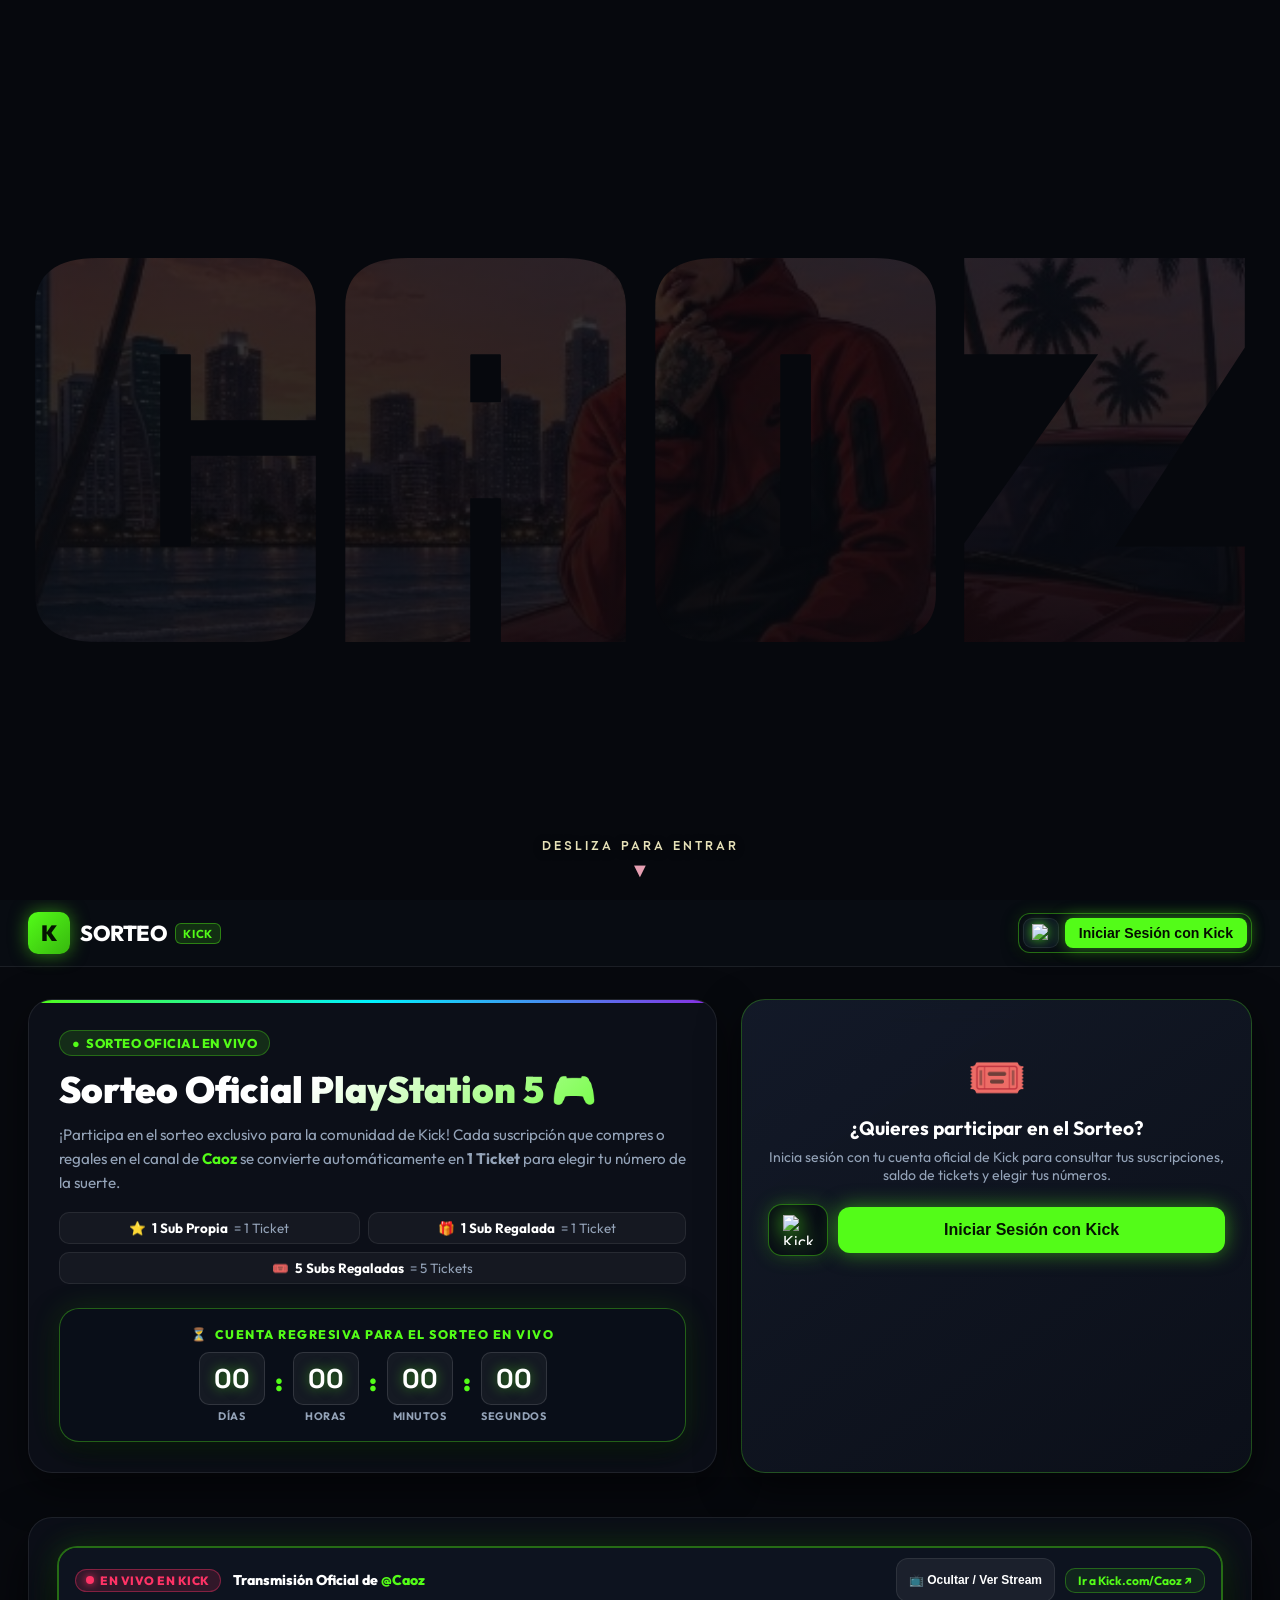
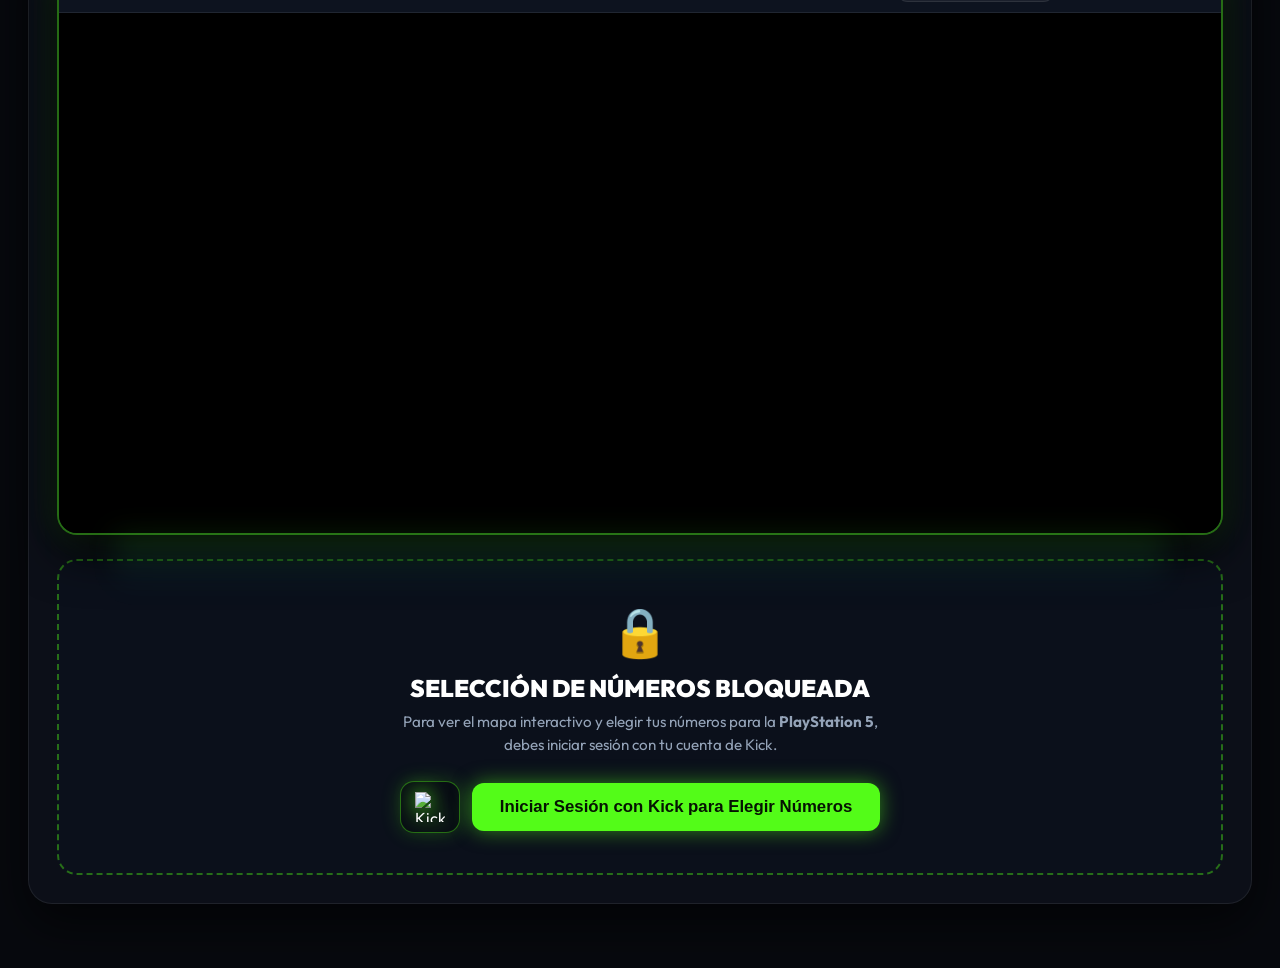
==== commit 79161776: "feat: optimización responsiva completa para móviles, tablets y monitores 4k" ====
--- a/public/admin.html
+++ b/public/admin.html
@@ -2,7 +2,7 @@
 <html lang="es">
 <head>
   <meta charset="UTF-8">
-  <meta name="viewport" content="width=device-width, initial-scale=1.0">
+  <meta name="viewport" content="width=device-width, initial-scale=1.0, viewport-fit=cover">
   <title>Panel de Streamer - Control de Sorteo Kick</title>
   <link rel="stylesheet" href="css/style.css">
   <style>
@@ -16,6 +16,7 @@
       width: 100%;
       border-collapse: collapse;
       margin-top: 14px;
+      min-width: 680px;
     }
     .admin-table th {
       text-align: left;
@@ -26,11 +27,13 @@
       text-transform: uppercase;
       letter-spacing: 0.5px;
       border-bottom: 1px solid var(--border-color);
+      white-space: nowrap;
     }
     .admin-table td {
       padding: 12px 14px;
       border-bottom: 1px solid rgba(255, 255, 255, 0.04);
       font-size: 0.88rem;
+      white-space: nowrap;
     }
     .user-cell {
       display: flex;
@@ -61,6 +64,82 @@
       background: rgba(0, 242, 254, 0.15);
       color: var(--cyan-accent);
       border: 1px solid rgba(0, 242, 254, 0.3);
+    }
+    .admin-stats-grid {
+      display: grid;
+      grid-template-columns: repeat(4, 1fr);
+      gap: 16px;
+      margin-bottom: 24px;
+    }
+    .config-date-grid {
+      display: grid;
+      grid-template-columns: 1.4fr 1fr;
+      gap: 10px;
+    }
+    .config-row-grid {
+      display: grid;
+      grid-template-columns: 1fr 1fr;
+      gap: 12px;
+    }
+    .drive-sync-grid {
+      display: grid;
+      grid-template-columns: 1fr auto auto;
+      gap: 10px;
+      align-items: center;
+    }
+    .admin-table-wrapper {
+      overflow-x: auto;
+      -webkit-overflow-scrolling: touch;
+      border-radius: 12px;
+      margin-top: 10px;
+    }
+    .admin-header-actions {
+      display: flex;
+      gap: 12px;
+      align-items: center;
+      flex-wrap: wrap;
+    }
+    @media (max-width: 1024px) {
+      .admin-stats-grid {
+        grid-template-columns: repeat(2, 1fr);
+      }
+      .admin-grid {
+        grid-template-columns: 1fr;
+        gap: 20px;
+      }
+    }
+    @media (max-width: 768px) {
+      .admin-stats-grid {
+        grid-template-columns: repeat(2, 1fr);
+        gap: 10px;
+      }
+      .config-date-grid {
+        grid-template-columns: 1fr;
+      }
+      .config-row-grid {
+        grid-template-columns: 1fr;
+      }
+      .drive-sync-grid {
+        grid-template-columns: 1fr;
+      }
+      .drive-sync-grid button {
+        width: 100%;
+      }
+      .admin-header-actions {
+        width: 100%;
+      }
+      .admin-header-actions .search-input {
+        width: 100% !important;
+      }
+      .admin-header-actions button {
+        width: 100%;
+        justify-content: center;
+      }
+    }
+    @media (max-width: 480px) {
+      .admin-stats-grid {
+        grid-template-columns: 1fr 1fr;
+      }
     }
   </style>
 </head>
@@ -94,7 +173,7 @@
   <div class="container" style="padding-top: 30px; padding-bottom: 60px;">
     
     <!-- Top Metrics Overview -->
-    <div class="wallet-stats-grid" style="grid-template-columns: repeat(4, 1fr); margin-bottom: 24px;">
+    <div class="admin-stats-grid">
       <div class="stat-box">
         <div class="stat-num" id="adminTotalSeats">200</div>
         <div class="stat-label">Total de Números</div>
@@ -173,7 +252,7 @@
 
           <div class="form-group">
             <label class="form-label">📅 Fecha y Hora Oficial del Sorteo (Para la cuenta regresiva):</label>
-            <div style="display: grid; grid-template-columns: 1.4fr 1fr; gap: 10px;">
+            <div class="config-date-grid">
               <div>
                 <label style="font-size: 0.75rem; color: var(--text-secondary); display: block; margin-bottom: 4px;">Seleccionar Día (Calendario):</label>
                 <input type="date" class="form-input" id="configDateOnly" style="width: 100%; cursor: pointer;" onkeydown="return false;" onclick="try{this.showPicker()}catch(e){}">
@@ -188,7 +267,7 @@
             </small>
           </div>
 
-          <div style="display: grid; grid-template-columns: 1fr 1fr; gap: 12px;">
+          <div class="config-row-grid">
             <div class="form-group">
               <label class="form-label">Total de Números:</label>
               <select class="form-select" id="configTotalSeats">
@@ -241,7 +320,7 @@
         </button>
       </div>
 
-      <div style="display: grid; grid-template-columns: 1fr auto auto; gap: 10px; align-items: center;">
+      <div class="drive-sync-grid">
         <input type="url" class="form-input" id="googleSheetWebhookUrl" placeholder="Pega aquí la URL de tu Google Apps Script (https://script.google.com/macros/s/.../exec)" style="width: 100%;">
         <button class="btn btn-secondary" id="saveSheetUrlBtn" style="white-space: nowrap; padding: 12px 18px; font-size: 0.9rem; cursor: pointer; border-radius: 10px;">
           💾 Guardar URL
@@ -259,7 +338,7 @@
           👥 Lista de Participantes & Asignación de Tickets
         </h3>
         
-        <div style="display: flex; gap: 12px; align-items: center;">
+        <div class="admin-header-actions">
           <button class="btn btn-secondary" id="exportExcelBtn" style="padding: 8px 16px; font-size: 0.85rem; background: rgba(83, 252, 24, 0.1); border-color: var(--kick-green); color: var(--kick-green); display: inline-flex; align-items: center; gap: 8px; font-weight: 700; cursor: pointer; border-radius: 10px;" title="Descargar planilla compatible con Excel y Google Sheets">
             📊 Exportar a Excel (.csv)
           </button>
@@ -267,7 +346,7 @@
         </div>
       </div>
 
-      <div style="overflow-x: auto;">
+      <div class="admin-table-wrapper">
         <table class="admin-table">
           <thead>
             <tr>
--- a/public/css/style.css
+++ b/public/css/style.css
@@ -1,10 +1,126 @@
-@import url('https://fonts.googleapis.com/css2?family=Outfit:wght@300;400;600;700;800;900&family=Space+Grotesk:wght@500;700&display=swap');
-
+@import url('https://fonts.googleapis.com/css2?family=Outfit:wght@300;400;500;600;700;800;900&family=Space+Grotesk:wght@500;700;900&display=swap');
+
+/* =================================================================== */
+/* FUENTES GTA VI & CAOZ                                               */
+/* =================================================================== */
+@font-face {
+  font-family: "Pricedown";
+  src: url("../fonts/pricedown.otf") format("opentype");
+}
+@font-face {
+  font-family: "Round";
+  src: url("../fonts/round.woff") format("woff");
+}
+@font-face {
+  font-family: "Round Bold";
+  font-weight: bold;
+  src: url("../fonts/round-bold.woff") format("woff");
+}
+@font-face {
+  font-family: "Long";
+  src: url("../fonts/long.woff") format("woff");
+}
+
+/* =================================================================== */
+/* GTA VI CAOZ HERO INTRO (ZOOM INTO REAL WEBSITE)                     */
+/* =================================================================== */
+.caoz-intro-wrapper {
+  position: relative;
+  width: 100%;
+  height: 100vh;
+  height: 100dvh;
+  z-index: 150;
+  pointer-events: none;
+}
+
+.caoz-intro-pin-container {
+  position: fixed;
+  top: 0;
+  left: 0;
+  width: 100vw;
+  height: 100vh;
+  height: 100dvh;
+  overflow: hidden;
+  pointer-events: auto;
+  z-index: 150;
+  transform: translate3d(0, 0, 0);
+  -webkit-transform: translate3d(0, 0, 0);
+  backface-visibility: hidden;
+  -webkit-backface-visibility: hidden;
+  will-change: transform, opacity;
+}
+
+.caoz-intro-svg {
+  position: absolute;
+  top: 0;
+  left: 0;
+  width: 100%;
+  height: 100%;
+  display: block;
+  pointer-events: none;
+}
+
+.caoz-mask-dark-layer {
+  fill: #06080d;
+}
+
+.scroll-indicator {
+  position: absolute;
+  bottom: max(20px, env(safe-area-inset-bottom, 20px));
+  left: 50%;
+  transform: translateX(-50%);
+  display: flex;
+  flex-direction: column;
+  align-items: center;
+  gap: 6px;
+  pointer-events: auto;
+  cursor: pointer;
+  opacity: 0.9;
+  transition: opacity 0.3s ease, transform 0.3s ease;
+  z-index: 10;
+}
+
+.scroll-indicator:hover {
+  opacity: 1;
+  transform: translateX(-50%) translateY(-2px);
+}
+
+.scroll-indicator .scroll-text {
+  font-family: "Round Bold", var(--font-main);
+  font-size: clamp(0.68rem, 1.8vw, 0.78rem);
+  letter-spacing: 3px;
+  color: #fff9cb;
+  text-shadow: 0 2px 10px rgba(0,0,0,0.95);
+  text-transform: uppercase;
+}
+
+.scroll-indicator .scroll-arrow {
+  color: #ffb0c4;
+  font-size: 1.25rem;
+  line-height: 1;
+  animation: arrowBounce 1.5s infinite;
+}
+
+@keyframes arrowBounce {
+  0%, 100% { transform: translateY(0); }
+  50% { transform: translateY(6px); }
+}
+
+.main-site-content {
+  position: relative;
+  z-index: 10;
+  transform-origin: center 20%;
+  will-change: transform;
+}
+
+/* =================================================================== */
+/* DESIGN TOKENS & SYSTEM VARIABLES                                    */
+/* =================================================================== */
 :root {
-  --bg-main: #0a0d14;
-  --bg-card: rgba(18, 24, 38, 0.75);
-  --bg-card-hover: rgba(28, 36, 56, 0.85);
-  --bg-glass: rgba(15, 20, 32, 0.82);
+  --bg-main: #07090e;
+  --bg-card: rgba(14, 18, 28, 0.82);
+  --bg-card-hover: rgba(22, 28, 44, 0.9);
+  --bg-glass: rgba(10, 14, 24, 0.85);
   --border-color: rgba(255, 255, 255, 0.08);
   --border-glow: rgba(83, 252, 24, 0.3);
 
@@ -24,7 +140,7 @@
   --seat-free-hover: #1f304d;
   --seat-mine-bg: #53fc18;
   --seat-mine-text: #051402;
-  --seat-mine-glow: 0 0 15px rgba(83, 252, 24, 0.8), 0 0 30px rgba(83, 252, 24, 0.4);
+  --seat-mine-glow: 0 0 16px rgba(83, 252, 24, 0.7), 0 0 30px rgba(83, 252, 24, 0.3);
   --seat-taken-bg: #1c1d24;
   --seat-taken-border: #ff3366;
   --seat-taken-text: #6b7280;
@@ -33,51 +149,71 @@
   --text-secondary: #94a3b8;
   --text-muted: #64748b;
   
-  --font-main: 'Outfit', sans-serif;
-  --font-mono: 'Space Grotesk', monospace;
+  --font-main: 'Outfit', -apple-system, BlinkMacSystemFont, 'Segoe UI', Roboto, sans-serif;
+  --font-mono: 'Space Grotesk', ui-monospace, SFMono-Regular, Menlo, Monaco, Consolas, monospace;
   --transition-smooth: all 0.25s cubic-bezier(0.16, 1, 0.3, 1);
-}
-
-* {
+  --transition-bounce: all 0.3s cubic-bezier(0.34, 1.56, 0.64, 1);
+
+  /* Mobile Safe Areas */
+  --safe-top: env(safe-area-inset-top, 0px);
+  --safe-bottom: env(safe-area-inset-bottom, 0px);
+  --safe-left: env(safe-area-inset-left, 0px);
+  --safe-right: env(safe-area-inset-right, 0px);
+}
+
+*, *::before, *::after {
   margin: 0;
   padding: 0;
   box-sizing: border-box;
 }
 
+html {
+  scroll-behavior: smooth;
+  -webkit-text-size-adjust: 100%;
+}
+
 body {
-  background-color: var(--bg-main);
+  background-color: #07090e;
   background-image: 
-    radial-gradient(circle at 50% 0%, rgba(83, 252, 24, 0.08) 0%, transparent 60%),
-    radial-gradient(circle at 90% 80%, rgba(0, 242, 254, 0.05) 0%, transparent 50%),
-    radial-gradient(circle at 10% 90%, rgba(138, 43, 226, 0.06) 0%, transparent 50%);
+    linear-gradient(180deg, rgba(7, 9, 14, 0.75) 0%, rgba(7, 9, 14, 0.92) 100%),
+    url('../images/bg_caoz.jpg');
+  background-size: cover;
+  background-position: center top;
+  background-repeat: no-repeat;
   background-attachment: fixed;
   color: var(--text-primary);
   font-family: var(--font-main);
   min-height: 100vh;
+  min-height: 100dvh;
   overflow-x: hidden;
+  -webkit-font-smoothing: antialiased;
+  -moz-osx-font-smoothing: grayscale;
+  -webkit-tap-highlight-color: transparent;
+  touch-action: manipulation;
 }
 
 /* Custom Scrollbar */
 ::-webkit-scrollbar {
-  width: 8px;
-  height: 8px;
+  width: 7px;
+  height: 7px;
 }
 ::-webkit-scrollbar-track {
-  background: #0d111a;
+  background: #090d16;
 }
 ::-webkit-scrollbar-thumb {
-  background: #23334d;
+  background: #1f2b40;
   border-radius: 4px;
 }
 ::-webkit-scrollbar-thumb:hover {
   background: var(--kick-green);
 }
 
-/* Container */
+/* Responsive Container */
 .container {
-  max-width: 1400px;
+  width: 100%;
+  max-width: 1440px;
   margin: 0 auto;
-  padding: 0 20px;
+  padding: 0 clamp(12px, 3vw, 28px);
 }
 
 /* ------------------------------------------------------------------- */
@@ -89,83 +225,91 @@
   z-index: 100;
   backdrop-filter: blur(16px);
   -webkit-backdrop-filter: blur(16px);
-  background: rgba(10, 13, 20, 0.85);
+  background: rgba(10, 13, 20, 0.88);
   border-bottom: 1px solid var(--border-color);
-  padding: 14px 0;
+  padding: 12px 0;
 }
 
 .nav-content {
   display: flex;
   justify-content: space-between;
   align-items: center;
+  gap: 12px;
 }
 
 .brand {
   display: flex;
   align-items: center;
-  gap: 14px;
+  gap: 10px;
   text-decoration: none;
+  flex-shrink: 0;
 }
 
 .brand-logo {
-  width: 42px;
-  height: 42px;
+  width: clamp(34px, 4vw, 42px);
+  height: clamp(34px, 4vw, 42px);
   background: linear-gradient(135deg, var(--kick-green), var(--kick-green-dark));
-  border-radius: 12px;
+  border-radius: 10px;
   display: flex;
   align-items: center;
   justify-content: center;
-  font-size: 22px;
+  font-size: clamp(16px, 2.5vw, 22px);
   font-weight: 900;
   color: #051402;
-  box-shadow: 0 0 20px var(--kick-green-glow);
+  box-shadow: 0 0 18px var(--kick-green-glow);
+  flex-shrink: 0;
 }
 
 .brand-title {
-  font-size: 1.35rem;
+  font-size: clamp(1.05rem, 2.2vw, 1.35rem);
   font-weight: 800;
   letter-spacing: -0.5px;
   display: flex;
   align-items: center;
   gap: 8px;
+  color: #ffffff;
+  white-space: nowrap;
 }
 
 .brand-title span.kick-badge {
   background: rgba(83, 252, 24, 0.15);
   color: var(--kick-green);
   border: 1px solid rgba(83, 252, 24, 0.4);
-  padding: 2px 8px;
+  padding: 2px 7px;
   border-radius: 6px;
-  font-size: 0.75rem;
+  font-size: 0.72rem;
   font-weight: 700;
-  letter-spacing: 1px;
+  letter-spacing: 0.8px;
 }
 
 .nav-links {
   display: flex;
   align-items: center;
-  gap: 12px;
+  gap: 8px;
+  flex-wrap: wrap;
+  justify-content: flex-end;
 }
 
 .nav-btn {
   display: inline-flex;
   align-items: center;
-  gap: 8px;
-  padding: 8px 16px;
+  gap: 6px;
+  padding: 7px 14px;
   border-radius: 10px;
-  font-size: 0.9rem;
-  font-weight: 600;
+  font-size: 0.85rem;
+  font-weight: 700;
   text-decoration: none;
   color: var(--text-secondary);
   background: rgba(255, 255, 255, 0.04);
   border: 1px solid var(--border-color);
   transition: var(--transition-smooth);
+  white-space: nowrap;
 }
 
 .nav-btn:hover, .nav-btn.active {
   color: var(--text-primary);
-  background: rgba(255, 255, 255, 0.08);
-  border-color: rgba(255, 255, 255, 0.2);
+  background: rgba(255, 255, 255, 0.09);
+  border-color: rgba(255, 255, 255, 0.25);
 }
 
 .nav-btn.streamer-btn {
@@ -190,7 +334,7 @@
   gap: 6px;
   cursor: pointer;
   box-shadow: 0 4px 15px rgba(0, 0, 0, 0.5), 0 0 15px rgba(83, 252, 24, 0.15);
-  transition: all 0.25s cubic-bezier(0.16, 1, 0.3, 1);
+  transition: var(--transition-smooth);
   user-select: none;
   text-decoration: none;
 }
@@ -208,12 +352,13 @@
   background: #0d1422;
   border: 1px solid rgba(255, 255, 255, 0.08);
   border-radius: 9px;
-  padding: 6px 9px;
+  padding: 5px 8px;
+  flex-shrink: 0;
 }
 
 .kick-standalone-logo {
-  width: 20px;
-  height: 20px;
+  width: 18px;
+  height: 18px;
   object-fit: contain;
   filter: drop-shadow(0 0 6px rgba(83, 252, 24, 0.8));
 }
@@ -227,11 +372,12 @@
   border-radius: 14px;
   padding: 10px 14px;
   box-shadow: 0 0 20px rgba(83, 252, 24, 0.2);
+  flex-shrink: 0;
 }
 
 .kick-standalone-logo-lg {
-  width: 28px;
-  height: 28px;
+  width: clamp(24px, 5vw, 30px);
+  height: clamp(24px, 5vw, 30px);
   object-fit: contain;
   filter: drop-shadow(0 0 10px rgba(83, 252, 24, 0.9));
 }
@@ -240,8 +386,8 @@
   background: var(--kick-green);
   color: #040d01;
   font-weight: 800;
-  font-size: 0.88rem;
-  padding: 8px 16px;
+  font-size: clamp(0.78rem, 2vw, 0.88rem);
+  padding: 7px 14px;
   border-radius: 8px;
   border: none;
   cursor: pointer;
@@ -255,16 +401,15 @@
   box-shadow: 0 0 22px var(--kick-green-glow);
 }
 
-/* User Switcher Dropdown / Pill */
+/* User Profile Pill */
 .user-pill {
-  display: flex;
-  align-items: center;
-  gap: 10px;
+  display: inline-flex;
+  align-items: center;
+  gap: 8px;
   background: var(--bg-card);
-  border: 1px solid var(--border-color);
-  padding: 6px 14px 6px 8px;
-  border-radius: 40px;
-  cursor: pointer;
+  border: 1px solid rgba(83, 252, 24, 0.3);
+  padding: 4px 10px 4px 6px;
+  border-radius: 30px;
   transition: var(--transition-smooth);
 }
 
@@ -274,56 +419,64 @@
 }
 
 .user-avatar {
-  width: 32px;
-  height: 32px;
+  width: 28px;
+  height: 28px;
   border-radius: 50%;
   border: 2px solid var(--kick-green);
   background: #1a2233;
+  flex-shrink: 0;
 }
 
 .user-meta {
   display: flex;
   flex-direction: column;
-  line-height: 1.1;
+  line-height: 1.15;
+  max-width: 140px;
 }
 
 .user-name {
+  font-weight: 800;
+  font-size: 0.8rem;
+  color: var(--text-primary);
+  overflow: hidden;
+  text-overflow: ellipsis;
+  white-space: nowrap;
+}
+
+.user-tickets-badge {
+  font-size: 0.7rem;
+  color: var(--kick-green);
   font-weight: 700;
-  font-size: 0.85rem;
-  color: var(--text-primary);
-}
-
-.user-tickets-badge {
-  font-size: 0.72rem;
-  color: var(--kick-green);
-  font-weight: 600;
+  white-space: nowrap;
 }
 
 /* ------------------------------------------------------------------- */
 /* HERO BANNER & PS5 PRIZE SHOWCASE                                    */
 /* ------------------------------------------------------------------- */
 .hero-section {
-  padding: 30px 0 20px;
+  padding: clamp(16px, 3vw, 32px) 0 clamp(16px, 2.5vw, 24px);
 }
 
 .hero-grid {
   display: grid;
-  grid-template-columns: 1.4fr 1fr;
-  gap: 24px;
+  grid-template-columns: minmax(0, 1.35fr) minmax(0, 1fr);
+  gap: clamp(16px, 2.5vw, 24px);
   align-items: stretch;
 }
 
 .hero-card {
   background: var(--bg-card);
-  backdrop-filter: blur(12px);
+  backdrop-filter: blur(14px);
+  -webkit-backdrop-filter: blur(14px);
   border: 1px solid var(--border-color);
-  border-radius: 20px;
-  padding: 28px;
+  border-radius: clamp(16px, 2.5vw, 24px);
+  padding: clamp(18px, 3.5vw, 30px);
   position: relative;
   overflow: hidden;
   display: flex;
   flex-direction: column;
   justify-content: space-between;
+  box-shadow: 0 15px 40px rgba(0, 0, 0, 0.5);
 }
 
 .hero-card::before {
@@ -345,46 +498,50 @@
   border: 1px solid rgba(83, 252, 24, 0.3);
   padding: 4px 12px;
   border-radius: 30px;
-  font-size: 0.8rem;
-  font-weight: 700;
+  font-size: clamp(0.72rem, 1.8vw, 0.8rem);
+  font-weight: 800;
   text-transform: uppercase;
   letter-spacing: 0.5px;
-  margin-bottom: 14px;
+  margin-bottom: 12px;
 }
 
 .hero-title {
-  font-size: 2.2rem;
+  font-size: clamp(1.45rem, 3.8vw, 2.3rem);
   font-weight: 900;
-  line-height: 1.15;
+  line-height: 1.18;
   margin-bottom: 12px;
   background: linear-gradient(135deg, #ffffff 40%, var(--kick-green) 100%);
   -webkit-background-clip: text;
   -webkit-text-fill-color: transparent;
+  word-break: break-word;
 }
 
 .hero-desc {
   color: var(--text-secondary);
-  font-size: 0.95rem;
-  line-height: 1.5;
-  margin-bottom: 20px;
+  font-size: clamp(0.85rem, 2vw, 0.95rem);
+  line-height: 1.55;
+  margin-bottom: 18px;
 }
 
 .rules-pills {
   display: flex;
   flex-wrap: wrap;
-  gap: 10px;
+  gap: 8px;
+  margin-bottom: 8px;
 }
 
 .rule-pill {
   background: rgba(255, 255, 255, 0.04);
   border: 1px solid var(--border-color);
-  padding: 8px 14px;
+  padding: 7px 12px;
   border-radius: 10px;
-  font-size: 0.85rem;
-  display: flex;
-  align-items: center;
-  gap: 8px;
+  font-size: clamp(0.75rem, 1.8vw, 0.84rem);
+  display: inline-flex;
+  align-items: center;
+  gap: 6px;
   color: var(--text-secondary);
+  flex-grow: 1;
+  justify-content: center;
 }
 
 .rule-pill strong {
@@ -393,15 +550,16 @@
 
 /* User Wallet & HUD Card */
 .wallet-card {
-  background: linear-gradient(145deg, rgba(20, 27, 42, 0.9), rgba(12, 16, 26, 0.95));
-  backdrop-filter: blur(12px);
+  background: linear-gradient(145deg, rgba(20, 27, 42, 0.92), rgba(12, 16, 26, 0.96));
+  backdrop-filter: blur(14px);
+  -webkit-backdrop-filter: blur(14px);
   border: 1px solid rgba(83, 252, 24, 0.25);
-  border-radius: 20px;
-  padding: 24px;
+  border-radius: clamp(16px, 2.5vw, 24px);
+  padding: clamp(18px, 3vw, 26px);
   display: flex;
   flex-direction: column;
   justify-content: space-between;
-  box-shadow: 0 10px 30px rgba(0, 0, 0, 0.5);
+  box-shadow: 0 15px 40px rgba(0, 0, 0, 0.6);
   position: relative;
 }
 
@@ -410,8 +568,10 @@
   justify-content: space-between;
   align-items: center;
   border-bottom: 1px solid var(--border-color);
-  padding-bottom: 16px;
-  margin-bottom: 16px;
+  padding-bottom: 14px;
+  margin-bottom: 14px;
+  gap: 10px;
+  flex-wrap: wrap;
 }
 
 .wallet-user-info {
@@ -421,19 +581,21 @@
 }
 
 .wallet-avatar-big {
-  width: 48px;
-  height: 48px;
+  width: clamp(40px, 8vw, 48px);
+  height: clamp(40px, 8vw, 48px);
   border-radius: 50%;
   border: 2px solid var(--kick-green);
   background: #141c2b;
+  flex-shrink: 0;
 }
 
 .wallet-user-name {
-  font-size: 1.1rem;
+  font-size: clamp(0.95rem, 2.5vw, 1.15rem);
   font-weight: 800;
   display: flex;
   align-items: center;
   gap: 6px;
+  word-break: break-word;
 }
 
 .verified-icon {
@@ -444,15 +606,15 @@
 .wallet-stats-grid {
   display: grid;
   grid-template-columns: repeat(3, 1fr);
-  gap: 12px;
-  margin-bottom: 16px;
+  gap: clamp(6px, 1.8vw, 12px);
+  margin-bottom: 14px;
 }
 
 .stat-box {
   background: rgba(255, 255, 255, 0.03);
   border: 1px solid var(--border-color);
   border-radius: 12px;
-  padding: 12px;
+  padding: clamp(8px, 2vw, 14px) clamp(4px, 1.5vw, 8px);
   text-align: center;
 }
 
@@ -462,10 +624,11 @@
 }
 
 .stat-num {
-  font-size: 1.6rem;
+  font-size: clamp(1.2rem, 3.2vw, 1.65rem);
   font-weight: 900;
   font-family: var(--font-mono);
   color: var(--text-primary);
+  line-height: 1.1;
 }
 
 .highlight-box .stat-num {
@@ -474,16 +637,18 @@
 }
 
 .stat-label {
-  font-size: 0.72rem;
+  font-size: clamp(0.62rem, 1.5vw, 0.72rem);
   color: var(--text-secondary);
   text-transform: uppercase;
-  font-weight: 600;
+  font-weight: 700;
   margin-top: 4px;
+  letter-spacing: 0.3px;
 }
 
 .wallet-actions {
   display: flex;
   gap: 10px;
+  flex-wrap: wrap;
 }
 
 .btn {
@@ -493,11 +658,13 @@
   gap: 8px;
   padding: 12px 20px;
   border-radius: 12px;
-  font-size: 0.92rem;
+  font-size: clamp(0.85rem, 2vw, 0.94rem);
   font-weight: 700;
   cursor: pointer;
   border: none;
   transition: var(--transition-smooth);
+  user-select: none;
+  min-height: 44px;
 }
 
 .btn-primary {
@@ -519,6 +686,7 @@
 
 .btn-secondary:hover:not(:disabled) {
   background: rgba(255, 255, 255, 0.12);
+  border-color: rgba(255, 255, 255, 0.25);
 }
 
 .btn:disabled {
@@ -527,18 +695,42 @@
   transform: none !important;
 }
 
+/* Tag Badge */
+.tag-badge {
+  display: inline-block;
+  padding: 3px 8px;
+  border-radius: 6px;
+  font-size: 0.75rem;
+  font-weight: 700;
+  font-family: var(--font-mono);
+}
+
+.tag-green {
+  background: rgba(83, 252, 24, 0.15);
+  color: var(--kick-green);
+  border: 1px solid rgba(83, 252, 24, 0.3);
+}
+
+.tag-cyan {
+  background: rgba(0, 242, 254, 0.15);
+  color: var(--cyan-accent);
+  border: 1px solid rgba(0, 242, 254, 0.3);
+}
+
 /* ------------------------------------------------------------------- */
-/* FORM INPUTS & SELECTS (Dark Theme Correction)                       */
+/* FORM INPUTS & CONTROLS                                              */
 /* ------------------------------------------------------------------- */
 input, select, textarea, .form-control {
   background: #0d131f !important;
   color: #ffffff !important;
   border: 1px solid rgba(83, 252, 24, 0.3) !important;
   border-radius: 12px !important;
-  padding: 12px 16px !important;
-  font-size: 0.95rem !important;
+  padding: 11px 14px !important;
+  font-size: 0.92rem !important;
   outline: none !important;
   transition: var(--transition-smooth);
+  font-family: var(--font-main);
+  width: 100%;
 }
 
 input:focus, select:focus, textarea:focus, .form-control:focus {
@@ -550,6 +742,18 @@
   background: #0d131f !important;
   color: #ffffff !important;
   padding: 10px !important;
+}
+
+.form-group {
+  margin-bottom: 14px;
+}
+
+.form-label {
+  display: block;
+  font-size: 0.82rem;
+  font-weight: 700;
+  color: var(--text-secondary);
+  margin-bottom: 6px;
 }
 
 /* Countdown HUD Clock Component */
@@ -557,30 +761,30 @@
   background: rgba(10, 15, 26, 0.92);
   border: 1px solid rgba(83, 252, 24, 0.35);
   box-shadow: 0 0 30px rgba(83, 252, 24, 0.12), 0 10px 30px rgba(0, 0, 0, 0.6);
-  border-radius: 20px;
-  padding: 18px 24px;
-  margin-top: 20px;
+  border-radius: clamp(14px, 2.5vw, 20px);
+  padding: clamp(14px, 2.5vw, 18px) clamp(10px, 2vw, 20px);
+  margin-top: 16px;
   text-align: center;
 }
 
 .countdown-title {
-  font-size: 0.78rem;
+  font-size: clamp(0.68rem, 1.8vw, 0.78rem);
   font-weight: 800;
   color: var(--kick-green);
   text-transform: uppercase;
-  letter-spacing: 2px;
-  margin-bottom: 12px;
+  letter-spacing: 1.5px;
+  margin-bottom: 10px;
   display: flex;
   align-items: center;
   justify-content: center;
-  gap: 8px;
+  gap: 6px;
 }
 
 .countdown-grid {
   display: flex;
   justify-content: center;
   align-items: center;
-  gap: 12px;
+  gap: clamp(4px, 1.5vw, 10px);
 }
 
 .countdown-segment {
@@ -592,52 +796,54 @@
 .countdown-num {
   background: rgba(255, 255, 255, 0.05);
   border: 1px solid rgba(255, 255, 255, 0.12);
-  border-radius: 12px;
-  padding: 8px 14px;
-  font-size: 1.7rem;
+  border-radius: 10px;
+  padding: clamp(6px, 1.5vw, 8px) clamp(8px, 1.8vw, 14px);
+  font-size: clamp(1.15rem, 3.2vw, 1.7rem);
   font-weight: 900;
   font-family: var(--font-mono);
   color: #ffffff;
-  min-width: 58px;
+  min-width: clamp(40px, 10vw, 56px);
   text-shadow: 0 0 12px rgba(83, 252, 24, 0.5);
+  text-align: center;
 }
 
 .countdown-label {
-  font-size: 0.68rem;
+  font-size: clamp(0.58rem, 1.4vw, 0.68rem);
   color: var(--text-secondary);
   font-weight: 700;
   text-transform: uppercase;
-  margin-top: 5px;
-  letter-spacing: 1px;
+  margin-top: 4px;
+  letter-spacing: 0.5px;
 }
 
 .countdown-divider {
-  font-size: 1.6rem;
+  font-size: clamp(1.1rem, 3vw, 1.6rem);
   font-weight: 900;
   color: var(--kick-green);
-  margin-top: -16px;
+  margin-top: -12px;
 }
 
 /* ------------------------------------------------------------------- */
-/* BASE / RESET & CORE LAYOUT                                          */
+/* CINEMA & NUMBER SELECTION SECTION                                  */
 /* ------------------------------------------------------------------- */
 .cinema-section {
-  padding: 20px 0 60px;
+  padding: clamp(12px, 2.5vw, 20px) 0 clamp(40px, 5vw, 70px);
 }
 
 .cinema-container {
   background: var(--bg-card);
   backdrop-filter: blur(16px);
+  -webkit-backdrop-filter: blur(16px);
   border: 1px solid var(--border-color);
-  border-radius: 24px;
-  padding: 30px;
+  border-radius: clamp(16px, 2.5vw, 24px);
+  padding: clamp(16px, 3vw, 28px);
   box-shadow: 0 20px 50px rgba(0, 0, 0, 0.6);
   position: relative;
 }
 
 /* Cinema Curved Screen & Kick Live Stream Embed */
 .screen-wrapper {
-  margin-bottom: 30px;
+  margin-bottom: 24px;
   text-align: center;
   position: relative;
 }
@@ -645,25 +851,27 @@
 .cinema-screen-container {
   background: #080c14;
   border: 2px solid rgba(83, 252, 24, 0.4);
-  border-radius: 20px;
+  border-radius: clamp(14px, 2vw, 20px);
   overflow: hidden;
   box-shadow: 0 15px 50px rgba(0, 0, 0, 0.9), 0 0 30px rgba(83, 252, 24, 0.2);
   transition: var(--transition-smooth);
 }
 
 .screen-header-bar {
-  background: rgba(14, 20, 32, 0.9);
-  padding: 10px 18px;
+  background: rgba(14, 20, 32, 0.92);
+  padding: 10px 16px;
   display: flex;
   justify-content: space-between;
   align-items: center;
   border-bottom: 1px solid var(--border-color);
+  gap: 10px;
+  flex-wrap: wrap;
 }
 
 .stream-status-pill {
   display: inline-flex;
   align-items: center;
-  gap: 8px;
+  gap: 6px;
   background: rgba(255, 51, 102, 0.15);
   border: 1px solid rgba(255, 51, 102, 0.4);
   color: #ff3366;
@@ -672,6 +880,7 @@
   font-size: 0.75rem;
   font-weight: 800;
   letter-spacing: 0.5px;
+  flex-shrink: 0;
 }
 
 .stream-status-pill .live-dot {
@@ -692,9 +901,9 @@
 .kick-stream-iframe-wrapper {
   position: relative;
   width: 100%;
-  padding-top: 56.25%; /* 16:9 Aspect Ratio */
+  aspect-ratio: 16 / 9;
+  max-height: 520px;
   background: #000000;
-  max-height: 480px;
 }
 
 .kick-stream-iframe-wrapper iframe {
@@ -711,28 +920,31 @@
   top: 100%;
   left: 5%;
   right: 5%;
-  height: 80px;
-  background: linear-gradient(180deg, rgba(83, 252, 24, 0.15) 0%, rgba(0, 242, 254, 0.05) 50%, transparent 100%);
+  height: 60px;
+  background: linear-gradient(180deg, rgba(83, 252, 24, 0.15) 0%, rgba(0, 242, 254, 0.04) 50%, transparent 100%);
   filter: blur(14px);
   pointer-events: none;
 }
 
-/* Cinema Controls Bar */
+/* Selection Toolbar */
 .cinema-toolbar {
   display: flex;
   justify-content: space-between;
   align-items: center;
   flex-wrap: wrap;
+  gap: 14px;
+  background: rgba(13, 20, 34, 0.85);
+  border: 1px solid rgba(83, 252, 24, 0.2);
+  border-radius: 16px;
+  padding: 12px 18px;
+  margin-bottom: 18px;
+  backdrop-filter: blur(12px);
+}
+
+.seat-legend {
+  display: flex;
+  align-items: center;
   gap: 16px;
-  margin-bottom: 24px;
-  padding-bottom: 16px;
-  border-bottom: 1px solid var(--border-color);
-}
-
-.seat-legend {
-  display: flex;
-  align-items: center;
-  gap: 20px;
   flex-wrap: wrap;
 }
 
@@ -740,258 +952,320 @@
   display: flex;
   align-items: center;
   gap: 8px;
-  font-size: 0.85rem;
+  font-size: clamp(0.75rem, 1.8vw, 0.82rem);
+  font-weight: 600;
   color: var(--text-secondary);
 }
 
 .legend-sample {
-  width: 20px;
-  height: 20px;
-  border-radius: 6px;
-}
-
-.legend-sample.sample-free {
-  background: var(--seat-free-bg);
-  border: 1px solid var(--seat-free-border);
-}
-
-.legend-sample.sample-mine {
-  background: var(--seat-mine-bg);
+  width: 16px;
+  height: 16px;
+  border-radius: 5px;
+  flex-shrink: 0;
+}
+
+.sample-free {
+  background: rgba(255, 255, 255, 0.05);
+  border: 1px solid rgba(255, 255, 255, 0.2);
+}
+
+.sample-mine {
+  background: rgba(83, 252, 24, 0.3);
+  border: 1.5px solid var(--kick-green);
   box-shadow: 0 0 10px var(--kick-green-glow);
 }
 
-.legend-sample.sample-taken {
-  background: var(--seat-taken-bg);
-  border: 1px solid var(--seat-taken-border);
+.sample-taken {
+  background: rgba(255, 51, 102, 0.2);
+  border: 1.5px solid rgba(255, 51, 102, 0.6);
 }
 
 .toolbar-filters {
   display: flex;
   align-items: center;
-  gap: 10px;
+  gap: 8px;
+  flex-wrap: wrap;
 }
 
 .filter-btn {
-  padding: 6px 14px;
-  border-radius: 8px;
-  font-size: 0.82rem;
-  font-weight: 600;
   background: rgba(255, 255, 255, 0.04);
-  border: 1px solid var(--border-color);
+  border: 1px solid rgba(255, 255, 255, 0.1);
   color: var(--text-secondary);
+  padding: 7px 13px;
+  border-radius: 10px;
+  font-size: clamp(0.74rem, 1.8vw, 0.82rem);
+  font-weight: 700;
   cursor: pointer;
   transition: var(--transition-smooth);
-}
-
-.filter-btn.active, .filter-btn:hover {
+  white-space: nowrap;
+}
+
+.filter-btn:hover {
   background: rgba(255, 255, 255, 0.1);
-  color: var(--text-primary);
-  border-color: rgba(255, 255, 255, 0.3);
+  color: #ffffff;
+}
+
+.filter-btn.active {
+  background: rgba(83, 252, 24, 0.15);
+  border-color: var(--kick-green);
+  color: var(--kick-green);
+  box-shadow: 0 0 12px var(--kick-green-glow);
 }
 
 .search-input {
-  background: rgba(255, 255, 255, 0.04);
-  border: 1px solid var(--border-color);
-  border-radius: 8px;
-  padding: 7px 14px;
-  color: var(--text-primary);
-  font-size: 0.85rem;
+  background: #080c14 !important;
+  border: 1px solid rgba(255, 255, 255, 0.15) !important;
+  border-radius: 10px !important;
+  padding: 8px 12px !important;
+  font-size: 0.85rem !important;
+  color: #ffffff !important;
+  width: 170px;
   font-family: var(--font-main);
-  outline: none;
-  width: 160px;
   transition: var(--transition-smooth);
 }
 
 .search-input:focus {
-  border-color: var(--kick-green);
-  box-shadow: 0 0 10px var(--kick-green-glow);
+  border-color: var(--kick-green) !important;
+  box-shadow: 0 0 12px var(--kick-green-glow) !important;
   width: 200px;
 }
 
-/* ------------------------------------------------------------------- */
-/* SEATS MATRIX GRID                                                   */
-/* ------------------------------------------------------------------- */
+/* Seats Grid Wrapper */
 .seats-grid-wrapper {
-  overflow-x: auto;
-  padding: 10px 0 20px;
-  display: flex;
-  justify-content: center;
+  background: rgba(8, 12, 20, 0.9);
+  border: 1px solid rgba(83, 252, 24, 0.2);
+  border-radius: clamp(14px, 2vw, 20px);
+  padding: clamp(12px, 2.5vw, 22px);
+  box-shadow: inset 0 0 40px rgba(0, 0, 0, 0.8), 0 10px 30px rgba(0, 0, 0, 0.5);
 }
 
 .seats-grid {
   display: grid;
-  grid-template-columns: repeat(auto-fill, minmax(46px, 1fr));
-  gap: 8px;
-  width: 100%;
-  max-width: 1200px;
-}
-
-/* Individual Cinema Seat */
-.seat {
+  grid-template-columns: repeat(auto-fill, minmax(58px, 1fr));
+  gap: clamp(6px, 1.5vw, 12px);
+  max-height: 540px;
+  overflow-y: auto;
+  padding: 4px;
+}
+
+.seats-grid::-webkit-scrollbar {
+  width: 6px;
+}
+.seats-grid::-webkit-scrollbar-track {
+  background: rgba(0, 0, 0, 0.3);
+  border-radius: 4px;
+}
+.seats-grid::-webkit-scrollbar-thumb {
+  background: rgba(83, 252, 24, 0.4);
+  border-radius: 4px;
+}
+
+/* Individual Seat / Ticket Item */
+.seat-item {
   position: relative;
+  min-height: 56px;
   aspect-ratio: 1;
-  border-radius: 10px;
   display: flex;
   flex-direction: column;
   align-items: center;
   justify-content: center;
-  font-family: var(--font-mono);
-  font-size: 0.82rem;
-  font-weight: 700;
+  border-radius: 12px;
   cursor: pointer;
   user-select: none;
-  transition: all 0.2s cubic-bezier(0.34, 1.56, 0.64, 1);
-  border: 1px solid transparent;
-}
-
-/* Seat Armrests / 3D Detail */
-.seat::before {
-  content: '';
-  position: absolute;
-  top: 2px;
-  left: 4px;
-  right: 4px;
-  height: 4px;
-  border-radius: 3px;
-  background: rgba(255, 255, 255, 0.1);
-}
-
-/* Available / Free Seat */
-.seat.seat-free {
-  background: var(--seat-free-bg);
-  border-color: var(--seat-free-border);
-  color: var(--text-secondary);
-}
-
-.seat.seat-free:hover {
-  background: var(--seat-free-hover);
+  transition: all 0.2s cubic-bezier(0.4, 0, 0.2, 1);
+  padding: 4px 6px;
+  text-align: center;
+}
+
+.seat-item .seat-num {
+  font-size: clamp(0.95rem, 2.2vw, 1.15rem);
+  font-weight: 800;
+  font-family: var(--font-mono);
+  line-height: 1.1;
+}
+
+.seat-item .seat-user-tag {
+  font-size: clamp(0.55rem, 1.2vw, 0.65rem);
+  font-weight: 700;
+  max-width: 100%;
+  white-space: nowrap;
+  overflow: hidden;
+  text-overflow: ellipsis;
+  margin-top: 3px;
+  line-height: 1;
+}
+
+/* Estado: Libre */
+.seat-item.free {
+  background: rgba(16, 24, 40, 0.75);
+  border: 1px solid rgba(255, 255, 255, 0.08);
+  color: var(--text-primary);
+}
+
+.seat-item.free:hover, .seat-item.free:active {
+  background: rgba(83, 252, 24, 0.16);
   border-color: var(--kick-green);
+  transform: translateY(-3px) scale(1.04);
+  box-shadow: 0 8px 20px rgba(83, 252, 24, 0.3);
   color: var(--kick-green);
-  transform: translateY(-4px) scale(1.08);
-  box-shadow: 0 6px 15px rgba(83, 252, 24, 0.25);
-  z-index: 10;
-}
-
-/* My Claimed Seat */
-.seat.seat-mine {
-  background: var(--seat-mine-bg);
-  color: var(--seat-mine-text);
-  border-color: #ffffff;
-  box-shadow: var(--seat-mine-glow);
+}
+
+/* Estado: Mi Número */
+.seat-item.mine {
+  background: linear-gradient(135deg, rgba(83, 252, 24, 0.28) 0%, rgba(13, 24, 18, 0.92) 100%);
+  border: 1.5px solid var(--kick-green);
+  box-shadow: 0 0 16px rgba(83, 252, 24, 0.4);
+  color: #ffffff;
+}
+
+.seat-item.mine .seat-num {
+  color: var(--kick-green);
+  text-shadow: 0 0 8px var(--kick-green-glow);
+}
+
+.seat-item.mine .seat-user-tag {
+  background: var(--kick-green);
+  color: #041002;
+  padding: 2px 5px;
+  border-radius: 4px;
   font-weight: 900;
-}
-
-.seat.seat-mine:hover {
-  transform: translateY(-4px) scale(1.08);
-  filter: brightness(1.15);
-  z-index: 10;
-}
-
-/* Taken by Other Kick User */
-.seat.seat-taken {
-  background: var(--seat-taken-bg);
-  border-color: rgba(255, 51, 102, 0.35);
-  color: #718096;
-  cursor: pointer;
-}
-
-.seat.seat-taken:hover {
-  border-color: var(--danger-red);
+  letter-spacing: 0.5px;
+}
+
+.seat-item.mine:hover, .seat-item.mine:active {
+  background: rgba(255, 51, 102, 0.2);
+  border-color: #ff3366;
+  box-shadow: 0 0 20px rgba(255, 51, 102, 0.4);
   transform: translateY(-2px);
-  z-index: 10;
-}
-
-.seat-avatar-badge {
-  position: absolute;
-  bottom: 2px;
-  right: 2px;
-  width: 14px;
-  height: 14px;
-  border-radius: 50%;
-  border: 1px solid #ff3366;
-}
-
-/* Winning Seat Special Glow */
-.seat.seat-winner {
-  background: linear-gradient(135deg, #ffd700, #ff8c00);
-  color: #000;
-  border-color: #ffffff;
-  box-shadow: 0 0 25px rgba(255, 215, 0, 0.9);
-  animation: pulse-winner 1.2s infinite alternate;
-}
-
-@keyframes pulse-winner {
-  0% { transform: scale(1); box-shadow: 0 0 15px rgba(255, 215, 0, 0.7); }
-  100% { transform: scale(1.15); box-shadow: 0 0 35px rgba(255, 215, 0, 1); }
-}
-
-/* Tooltip on Seat Hover */
-.seat-tooltip {
-  position: absolute;
-  bottom: calc(100% + 10px);
-  left: 50%;
-  transform: translateX(-50%);
-  background: rgba(15, 20, 32, 0.95);
-  backdrop-filter: blur(10px);
-  border: 1px solid var(--border-color);
-  padding: 8px 12px;
-  border-radius: 8px;
-  white-space: nowrap;
-  pointer-events: none;
-  font-family: var(--font-main);
-  font-size: 0.75rem;
-  z-index: 50;
-  opacity: 0;
-  visibility: hidden;
-  transition: opacity 0.2s ease, transform 0.2s ease;
-  box-shadow: 0 10px 25px rgba(0, 0, 0, 0.6);
-  display: flex;
-  align-items: center;
-  gap: 8px;
-}
-
-.seat:hover .seat-tooltip {
-  opacity: 1;
-  visibility: visible;
-  transform: translateX(-50%) translateY(-2px);
-}
-
-.tooltip-avatar {
-  width: 22px;
-  height: 22px;
-  border-radius: 50%;
-  border: 1px solid var(--kick-green);
+}
+
+.seat-item.mine:hover .seat-user-tag, .seat-item.mine:active .seat-user-tag {
+  background: #ff3366;
+  color: #ffffff;
+}
+
+/* Estado: Ocupado */
+.seat-item.taken {
+  background: rgba(24, 14, 26, 0.65);
+  border: 1px solid rgba(255, 51, 102, 0.25);
+  color: rgba(255, 255, 255, 0.65);
+}
+
+.seat-item.taken .seat-num {
+  color: rgba(255, 255, 255, 0.7);
+}
+
+.seat-item.taken .seat-user-tag {
+  color: #ff6688;
+  font-weight: 600;
+}
+
+.seat-item.taken:hover, .seat-item.taken:active {
+  border-color: rgba(255, 51, 102, 0.6);
+  background: rgba(36, 16, 32, 0.85);
+  transform: translateY(-2px);
+}
+
+/* Estado: Ganador */
+.seat-item.winner-seat {
+  background: linear-gradient(135deg, #ffd700 0%, #ff9900 100%) !important;
+  border: 2px solid #ffffff !important;
+  box-shadow: 0 0 35px rgba(255, 215, 0, 0.9) !important;
+  animation: winnerPulse 1.5s infinite;
+  color: #000000 !important;
+}
+
+.seat-item.winner-seat .seat-num {
+  color: #000000 !important;
+  font-weight: 900;
+}
+
+.seat-item.winner-seat .seat-user-tag {
+  background: #000000 !important;
+  color: #ffd700 !important;
+}
+
+@keyframes winnerPulse {
+  0%, 100% { transform: scale(1); box-shadow: 0 0 25px rgba(255, 215, 0, 0.8); }
+  50% { transform: scale(1.08); box-shadow: 0 0 45px rgba(255, 215, 0, 1); }
+}
+
+/* Tooltip on Seat Hover (Desktop only) */
+@media (hover: hover) and (pointer: fine) {
+  .seat-tooltip {
+    position: absolute;
+    bottom: calc(100% + 8px);
+    left: 50%;
+    transform: translateX(-50%) translateY(4px);
+    background: rgba(6, 10, 18, 0.96);
+    border: 1px solid rgba(83, 252, 24, 0.4);
+    backdrop-filter: blur(10px);
+    padding: 6px 12px;
+    border-radius: 8px;
+    font-size: 0.75rem;
+    white-space: nowrap;
+    pointer-events: none;
+    opacity: 0;
+    visibility: hidden;
+    transition: all 0.2s cubic-bezier(0.4, 0, 0.2, 1);
+    z-index: 100;
+    box-shadow: 0 10px 25px rgba(0, 0, 0, 0.8);
+  }
+
+  .seat-item:hover .seat-tooltip {
+    opacity: 1;
+    visibility: visible;
+    transform: translateX(-50%) translateY(0);
+  }
+}
+
+@media (hover: none) or (pointer: coarse) {
+  .seat-tooltip {
+    display: none !important;
+  }
 }
 
 /* ------------------------------------------------------------------- */
-/* FLOATING TICKETS ACTION BAR (Bottom)                                */
+/* FLOATING TICKETS ACTION BAR                                         */
 /* ------------------------------------------------------------------- */
 .floating-action-bar {
   position: fixed;
-  bottom: 24px;
+  bottom: max(16px, env(safe-area-inset-bottom, 16px));
   left: 50%;
   transform: translateX(-50%);
-  background: rgba(15, 20, 32, 0.92);
+  width: min(calc(100% - 24px), 520px);
+  background: rgba(10, 15, 28, 0.96);
+  border: 1.5px solid var(--kick-green);
+  box-shadow: 0 10px 40px rgba(0, 0, 0, 0.8), 0 0 30px rgba(83, 252, 24, 0.3);
   backdrop-filter: blur(16px);
-  border: 1px solid rgba(83, 252, 24, 0.35);
-  padding: 12px 24px;
-  border-radius: 50px;
-  display: flex;
-  align-items: center;
-  gap: 20px;
-  z-index: 90;
-  box-shadow: 0 15px 40px rgba(0, 0, 0, 0.7), 0 0 20px rgba(83, 252, 24, 0.2);
-}
-
-.action-bar-text {
-  font-size: 0.9rem;
-  color: var(--text-secondary);
-}
-
-.action-bar-text strong {
+  -webkit-backdrop-filter: blur(16px);
+  padding: 12px 20px;
+  border-radius: 40px;
+  display: flex;
+  align-items: center;
+  justify-content: space-between;
+  gap: 14px;
+  z-index: 999;
+  animation: slideUpFloat 0.4s ease-out;
+}
+
+.floating-action-bar .action-bar-text {
+  font-size: clamp(0.82rem, 2vw, 0.92rem);
+  color: #ffffff;
+}
+
+.floating-action-bar .action-bar-text strong {
   color: var(--kick-green);
   font-size: 1.05rem;
-  font-family: var(--font-mono);
+}
+
+.floating-action-bar .btn {
+  white-space: nowrap;
+}
+
+@keyframes slideUpFloat {
+  from { opacity: 0; transform: translate(-50%, 20px); }
+  to { opacity: 1; transform: translate(-50%, 0); }
 }
 
 /* ------------------------------------------------------------------- */
@@ -999,28 +1273,33 @@
 /* ------------------------------------------------------------------- */
 .toast-container {
   position: fixed;
-  top: 80px;
-  right: 24px;
-  z-index: 1000;
+  top: max(20px, env(safe-area-inset-top, 20px));
+  right: 20px;
+  z-index: 10000;
   display: flex;
   flex-direction: column;
   gap: 10px;
   pointer-events: none;
+  max-width: calc(100% - 40px);
 }
 
 .toast {
-  background: rgba(18, 24, 38, 0.95);
-  backdrop-filter: blur(12px);
+  background: rgba(18, 24, 38, 0.96);
+  backdrop-filter: blur(14px);
+  -webkit-backdrop-filter: blur(14px);
   border: 1px solid rgba(83, 252, 24, 0.4);
   padding: 12px 18px;
   border-radius: 12px;
   display: flex;
   align-items: center;
   gap: 12px;
-  box-shadow: 0 10px 30px rgba(0,0,0,0.5), 0 0 15px rgba(83, 252, 24, 0.25);
+  box-shadow: 0 10px 30px rgba(0,0,0,0.6), 0 0 15px rgba(83, 252, 24, 0.25);
   animation: slide-in 0.3s cubic-bezier(0.16, 1, 0.3, 1) forwards;
   pointer-events: auto;
-  min-width: 280px;
+  min-width: 260px;
+  max-width: 420px;
+  color: #ffffff;
+  font-size: 0.88rem;
 }
 
 .toast.toast-error {
@@ -1034,118 +1313,320 @@
 }
 
 /* ------------------------------------------------------------------- */
-/* MODAL DIALOGS                                                       */
+/* MODALS & OVERLAYS                                                   */
 /* ------------------------------------------------------------------- */
-.modal-overlay {
-  position: fixed;
-  top: 0;
-  left: 0;
-  right: 0;
-  bottom: 0;
-  background: rgba(0, 0, 0, 0.8);
-  backdrop-filter: blur(8px);
-  display: flex;
-  align-items: center;
-  justify-content: center;
-  z-index: 200;
-  opacity: 0;
-  visibility: hidden;
-  transition: var(--transition-smooth);
-}
-
-.modal-overlay.active {
-  opacity: 1;
-  visibility: visible;
-}
-
-.modal-card {
-  background: var(--bg-card);
-  border: 1px solid var(--border-color);
-  border-radius: 20px;
-  padding: 28px;
-  width: 90%;
-  max-width: 480px;
-  box-shadow: 0 25px 60px rgba(0,0,0,0.8);
-  transform: scale(0.95);
-  transition: var(--transition-smooth);
-}
-
-.modal-overlay.active .modal-card {
-  transform: scale(1);
-}
-
-.modal-header {
-  display: flex;
-  justify-content: space-between;
-  align-items: center;
-  margin-bottom: 20px;
-}
-
-.modal-title {
-  font-size: 1.3rem;
-  font-weight: 800;
-}
-
-.modal-close {
-  background: none;
-  border: none;
-  color: var(--text-muted);
-  font-size: 1.5rem;
-  cursor: pointer;
-  transition: var(--transition-smooth);
-}
-
-.modal-close:hover {
-  color: var(--text-primary);
-}
-
-/* Form Controls */
-.form-group {
-  margin-bottom: 16px;
-}
-
-.form-label {
-  display: block;
-  font-size: 0.85rem;
-  font-weight: 600;
-  color: var(--text-secondary);
-  margin-bottom: 6px;
-}
-
-.form-input, .form-select {
-  width: 100%;
-  background: rgba(255, 255, 255, 0.04);
-  border: 1px solid var(--border-color);
-  border-radius: 10px;
-  padding: 10px 14px;
-  color: var(--text-primary);
-  font-size: 0.95rem;
-  font-family: var(--font-main);
-  outline: none;
-  transition: var(--transition-smooth);
-}
-
-.form-input:focus, .form-select:focus {
-  border-color: var(--kick-green);
-  box-shadow: 0 0 10px var(--kick-green-glow);
-}
-
-/* ------------------------------------------------------------------- */
-/* RESPONSIVENESS                                                      */
-/* ------------------------------------------------------------------- */
-@media (max-width: 900px) {
+@keyframes modalPop {
+  0% { transform: scale(0.92); opacity: 0; }
+  100% { transform: scale(1); opacity: 1; }
+}
+
+/* =================================================================== */
+/* RESPONSIVE BREAKPOINTS (ULTRAWIDE -> LAPTOPS -> TABLETS -> MOBILES) */
+/* =================================================================== */
+
+/* 1. Large Monitors & Ultra-Wide Desktops (>= 1600px) */
+@media (min-width: 1600px) {
+  .container {
+    max-width: 1560px;
+  }
+  .seats-grid {
+    grid-template-columns: repeat(auto-fill, minmax(64px, 1fr));
+    gap: 12px;
+  }
+  .seat-item {
+    min-height: 64px;
+  }
+}
+
+/* 2. Laptops & Standard Desktops (1025px - 1599px) */
+@media (min-width: 1025px) and (max-width: 1599px) {
+  .seats-grid {
+    grid-template-columns: repeat(auto-fill, minmax(58px, 1fr));
+    gap: 10px;
+  }
+}
+
+/* 3. Tablets & Small Laptops (769px - 1024px) */
+@media (max-width: 1024px) {
   .hero-grid {
     grid-template-columns: 1fr;
-  }
+    gap: 20px;
+  }
+
+  .wallet-card {
+    max-width: 100%;
+    margin: 0;
+  }
+
+  .seats-grid {
+    grid-template-columns: repeat(auto-fill, minmax(52px, 1fr));
+    gap: 8px;
+    max-height: 480px;
+  }
+
+  .cinema-toolbar {
+    gap: 12px;
+  }
+}
+
+/* 4. Medium Tablets & Large SmartPhones (601px - 768px) */
+@media (max-width: 768px) {
+  .container {
+    padding: 0 14px;
+  }
+
+  .navbar {
+    padding: 10px 0;
+  }
+
+  .brand-title {
+    font-size: 1.15rem;
+  }
+
+  .kick-text-btn {
+    padding: 7px 12px;
+    font-size: 0.8rem;
+  }
+
+  .nav-btn {
+    padding: 7px 12px;
+    font-size: 0.8rem;
+  }
+
+  .hero-section {
+    padding: 18px 0 14px;
+  }
+
+  .rules-pills {
+    display: grid;
+    grid-template-columns: repeat(auto-fit, minmax(180px, 1fr));
+    gap: 8px;
+    width: 100%;
+  }
+
+  .rule-pill {
+    padding: 9px 12px;
+  }
+
+  .cinema-container {
+    padding: 18px 14px;
+  }
+
   .cinema-toolbar {
     flex-direction: column;
-    align-items: flex-start;
-  }
+    align-items: stretch;
+    padding: 14px;
+    gap: 12px;
+  }
+
+  .seat-legend {
+    justify-content: center;
+    gap: 14px;
+  }
+
+  .toolbar-filters {
+    display: grid;
+    grid-template-columns: repeat(2, 1fr);
+    gap: 8px;
+    width: 100%;
+  }
+
+  .filter-btn {
+    width: 100%;
+    text-align: center;
+    padding: 9px 8px;
+  }
+
+  .search-input {
+    grid-column: span 2;
+    width: 100% !important;
+  }
+
   .seats-grid {
-    grid-template-columns: repeat(auto-fill, minmax(36px, 1fr));
+    grid-template-columns: repeat(auto-fill, minmax(48px, 1fr));
+    gap: 7px;
+    max-height: 440px;
+  }
+
+  .seat-item {
+    min-height: 48px;
+  }
+
+  .floating-action-bar {
+    width: calc(100% - 24px);
+    flex-direction: column;
+    text-align: center;
+    border-radius: 20px;
+    padding: 12px 16px;
+    gap: 10px;
+  }
+
+  .floating-action-bar .btn {
+    width: 100%;
+  }
+
+  .toast-container {
+    left: 14px;
+    right: 14px;
+    max-width: 100%;
+    align-items: center;
+  }
+
+  .toast {
+    width: 100%;
+  }
+}
+
+/* 5. Mobile SmartPhones (<= 600px) */
+@media (max-width: 600px) {
+  .nav-content {
+    gap: 8px;
+  }
+
+  .brand-title span.kick-badge {
+    display: none;
+  }
+
+  .kick-logo-badge {
+    padding: 4px 6px;
+  }
+
+  .kick-standalone-logo {
+    width: 16px;
+    height: 16px;
+  }
+
+  .kick-text-btn {
+    padding: 6px 10px;
+    font-size: 0.76rem;
+  }
+
+  .user-pill {
+    padding: 3px 8px 3px 5px;
     gap: 6px;
   }
-  .seat {
+
+  .user-avatar {
+    width: 24px;
+    height: 24px;
+  }
+
+  .user-meta {
+    max-width: 90px;
+  }
+
+  .user-name {
+    font-size: 0.74rem;
+  }
+
+  .user-tickets-badge {
+    font-size: 0.65rem;
+  }
+
+  .hero-card, .wallet-card {
+    padding: 16px;
+    border-radius: 18px;
+  }
+
+  .countdown-box {
+    padding: 12px 8px;
+    border-radius: 14px;
+  }
+
+  .countdown-num {
+    padding: 5px 6px;
+    min-width: 40px;
+    border-radius: 8px;
+  }
+
+  .countdown-divider {
+    margin: 0 1px;
+    margin-top: -10px;
+  }
+
+  .wallet-stats-grid {
+    gap: 6px;
+  }
+
+  .stat-box {
+    padding: 8px 4px;
+    border-radius: 10px;
+  }
+
+  .screen-header-bar {
+    justify-content: center;
+    text-align: center;
+    padding: 8px 10px;
+  }
+
+  .stream-header-actions {
+    display: none !important;
+  }
+
+  .seats-grid {
+    grid-template-columns: repeat(5, 1fr);
+    gap: 6px;
+  }
+
+  .seat-item {
+    min-height: 44px;
+    border-radius: 8px;
+    padding: 2px;
+  }
+
+  .seat-item .seat-num {
+    font-size: 0.95rem;
+  }
+
+  .seat-item .seat-user-tag {
+    font-size: 0.52rem;
+    padding: 1px 3px;
+  }
+}
+
+/* 6. Extra Small Devices (<= 380px, e.g. iPhone SE) */
+@media (max-width: 380px) {
+  .container {
+    padding: 0 10px;
+  }
+
+  .brand-title {
+    display: none;
+  }
+
+  .kick-text-btn {
     font-size: 0.72rem;
-  }
-}
+    padding: 5px 8px;
+  }
+
+  .hero-title {
+    font-size: 1.35rem;
+  }
+
+  .countdown-grid {
+    gap: 3px;
+  }
+
+  .countdown-num {
+    min-width: 36px;
+    font-size: 1.05rem;
+    padding: 4px 4px;
+  }
+
+  .countdown-label {
+    font-size: 0.55rem;
+  }
+
+  .seats-grid {
+    grid-template-columns: repeat(5, 1fr);
+    gap: 5px;
+  }
+
+  .seat-item {
+    min-height: 40px;
+  }
+
+  .seat-item .seat-num {
+    font-size: 0.85rem;
+  }
+}
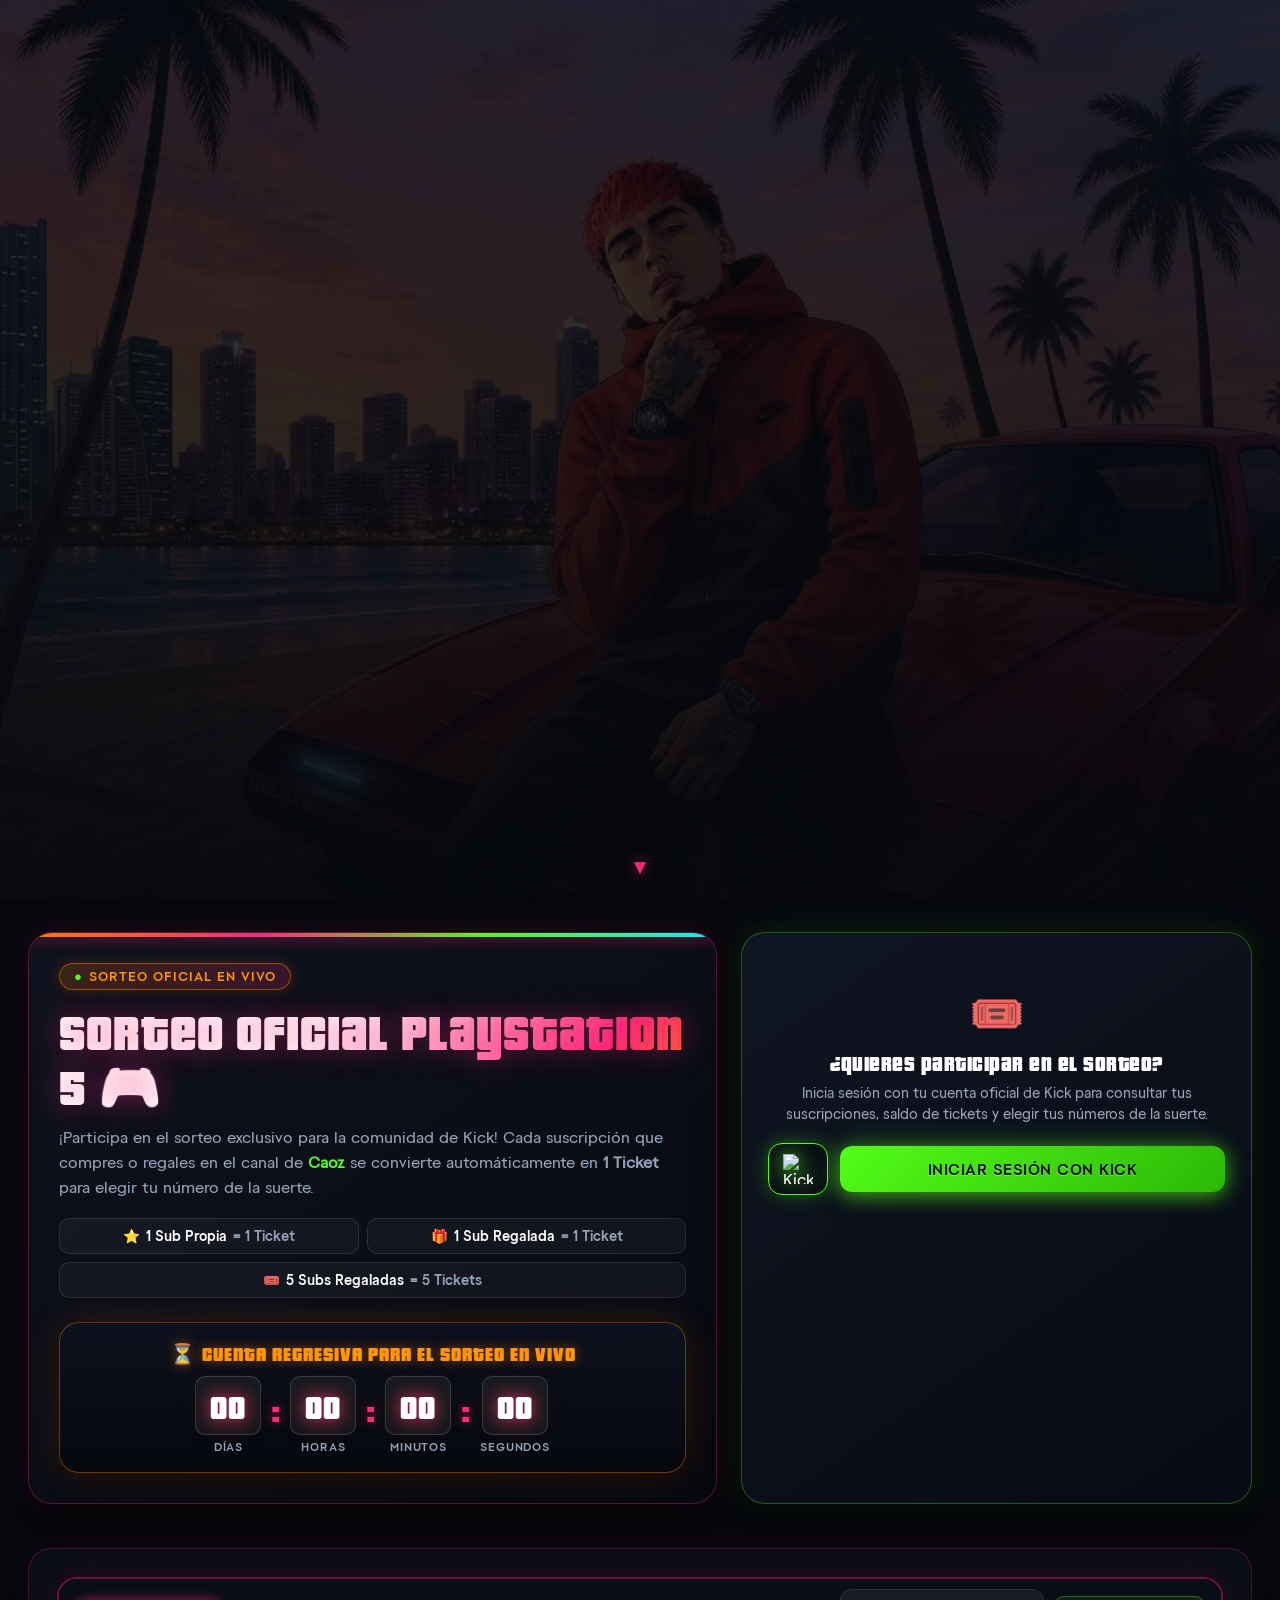
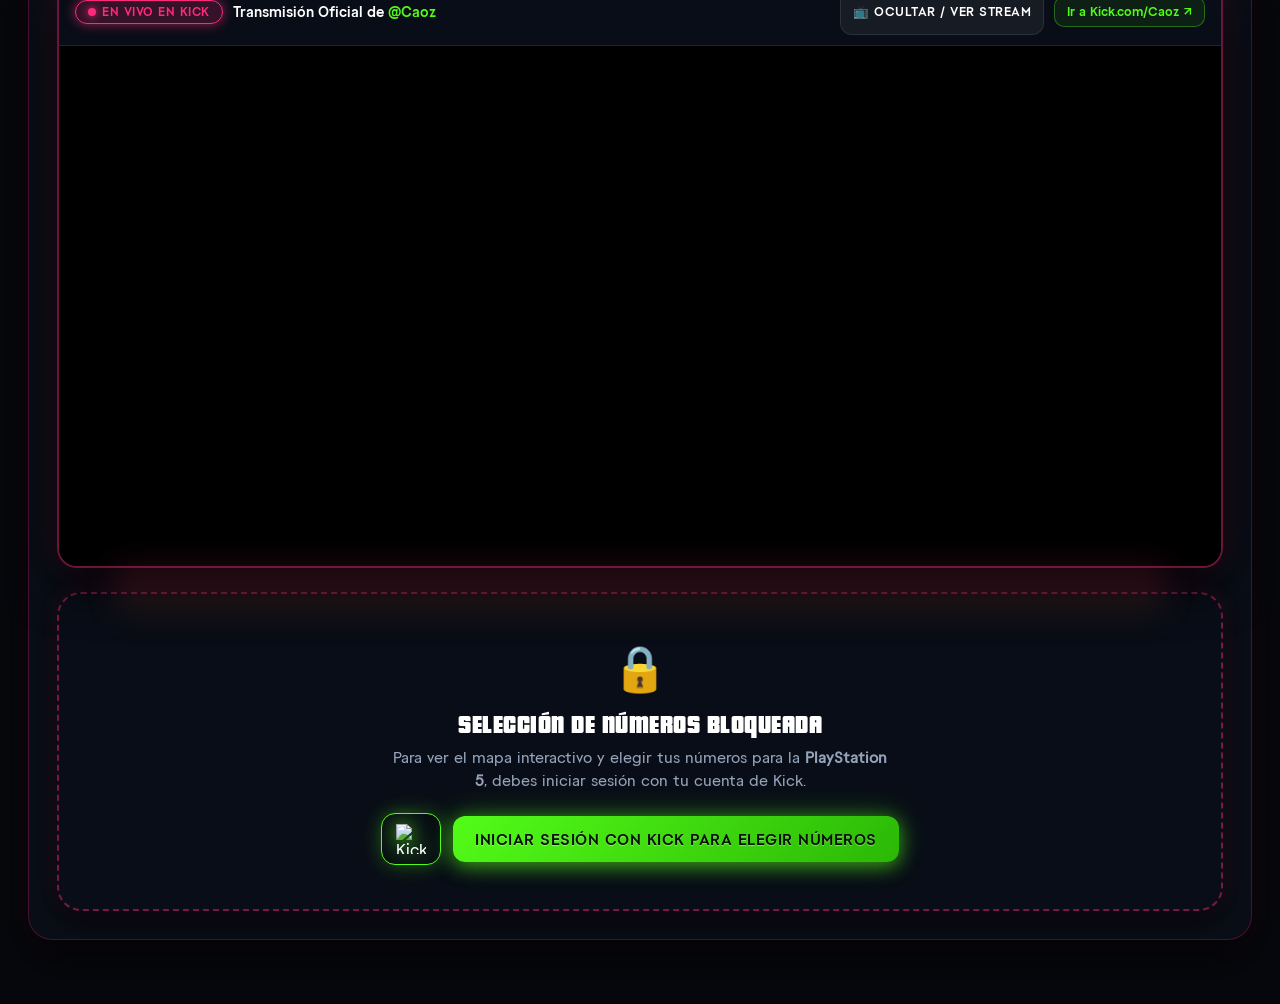
==== commit 75af08da: "fix(brand): sincronizar nombre de canal a Caoz y actualizar navbar del panel de administrador" ====
--- a/public/admin.html
+++ b/public/admin.html
@@ -145,32 +145,68 @@
 </head>
 <body>
 
-  <!-- Navigation Bar -->
-  <header class="navbar">
+  <!-- Navigation Bar (100% Transparent, Auto-hide on scroll down, Show on scroll up) -->
+  <header class="navbar" id="mainNavbar">
     <div class="container nav-content">
-      <a href="index.html" class="brand">
-        <div class="brand-logo">K</div>
-        <div class="brand-title">
-          PANEL STREAMER
-          <span class="kick-badge">ADMIN CONTROL</span>
+      <a href="index.html" class="brand" aria-label="CAOZ Oficial">
+        <div class="brand-logo" id="mainBrandLogo" title="CAOZ Oficial">
+          <svg viewBox="0 0 224 256" width="100%" height="100%" style="overflow: visible; display: block;">
+            <defs>
+              <linearGradient id="navLogoGrad" x1="0%" y1="0%" x2="100%" y2="100%">
+                <stop offset="0%" stop-color="#ff7a00" />
+                <stop offset="50%" stop-color="#ff2a7a" />
+                <stop offset="100%" stop-color="#53fc18" />
+              </linearGradient>
+            </defs>
+            <path
+              d="M 76.8 88.3 L 159.8 71.6 L 154.2 98.0 L 98.4 107.8 L 90.1 141.3 L 168.4 127.0 L 95.0 190.6 L 112.9 152.7 L 61.5 166.3 Z"
+              fill="url(#navLogoGrad)" stroke="#000000" stroke-width="6" stroke-linejoin="round" stroke-linecap="round" />
+          </svg>
         </div>
       </a>
 
       <div class="nav-links">
-        <a href="index.html" class="nav-btn">
-          🎟️ Sorteo (Público)
-        </a>
-        <a href="draw.html" target="_blank" class="nav-btn streamer-btn">
-          🎰 Pantalla OBS Sorteo
-        </a>
-        <button id="adminLogoutBtn" class="nav-btn" style="border: 1px solid rgba(255, 51, 102, 0.4); color: var(--danger-red); background: rgba(255, 51, 102, 0.1); cursor: pointer; border-radius: 8px;" title="Cerrar Sesión">
-          🚪 Cerrar Sesión
-        </button>
+        <!-- User Profile Pill con Dropdown Menu interactivo -->
+        <div class="user-pill-container" id="userPillContainer">
+          <div class="user-pill" id="userPillBox" role="button" tabindex="0" title="Ver opciones y menú">
+            <img src="https://kick.com/favicon.ico" alt="Avatar" class="user-avatar" id="navUserAvatar">
+            <div class="user-meta">
+              <span class="user-name" id="navUserName">@Admin</span>
+              <span class="user-tickets-badge" id="navUserTickets">Panel Streamer</span>
+            </div>
+            <span class="user-menu-arrow" id="userMenuArrow">▼</span>
+          </div>
+
+          <!-- Menú Desplegable de Usuario (Secciones, Sorteo, OBS, Salir) -->
+          <div class="user-dropdown-menu" id="userDropdownMenu">
+            <div class="dropdown-header">
+              <span class="dropdown-username" id="dropdownUserName">@Admin</span>
+              <span class="dropdown-role-badge" id="dropdownRoleBadge" style="color: var(--kick-green);">👑 Administrador</span>
+            </div>
+            <div class="dropdown-divider"></div>
+            
+            <a href="index.html" class="dropdown-item" id="menuPublicSite">
+              <span class="dropdown-icon">🎟️</span> Sorteo (Público)
+            </a>
+            <a href="draw.html" target="_blank" class="dropdown-item" id="menuObsDraw">
+              <span class="dropdown-icon">🎰</span> Pantalla OBS Sorteo
+            </a>
+            <a href="index.html#rulesSection" class="dropdown-item">
+              <span class="dropdown-icon">📋</span> Reglas del Sorteo
+            </a>
+
+            <div class="dropdown-divider"></div>
+            
+            <button type="button" id="adminLogoutBtn" class="dropdown-item logout-menu-item">
+              <span class="dropdown-icon">🚪</span> Cerrar Sesión
+            </button>
+          </div>
+        </div>
       </div>
     </div>
   </header>
 
-  <div class="container" style="padding-top: 30px; padding-bottom: 60px;">
+  <div class="container" style="padding-top: 85px; padding-bottom: 60px;">
     
     <!-- Top Metrics Overview -->
     <div class="admin-stats-grid">
--- a/public/css/style.css
+++ b/public/css/style.css
@@ -1,72 +1,138 @@
 @import url('https://fonts.googleapis.com/css2?family=Outfit:wght@300;400;500;600;700;800;900&family=Space+Grotesk:wght@500;700;900&display=swap');
 
 /* =================================================================== */
-/* FUENTES GTA VI & CAOZ                                               */
+/* FUENTES OFICIALES GTA (PRICEDOWN, ROUND BOLD, ROUND, LONG)          */
 /* =================================================================== */
 @font-face {
   font-family: "Pricedown";
   src: url("../fonts/pricedown.otf") format("opentype");
-}
+  font-display: swap;
+}
+
 @font-face {
   font-family: "Round";
   src: url("../fonts/round.woff") format("woff");
-}
+  font-display: swap;
+}
+
 @font-face {
   font-family: "Round Bold";
   font-weight: bold;
   src: url("../fonts/round-bold.woff") format("woff");
-}
+  font-display: swap;
+}
+
 @font-face {
   font-family: "Long";
   src: url("../fonts/long.woff") format("woff");
+  font-display: swap;
 }
 
 /* =================================================================== */
-/* GTA VI CAOZ HERO INTRO (ZOOM INTO REAL WEBSITE)                     */
+/* GTA VI JSM HERO INTRO (FULL BG -> MASKED LOGO REVEAL ON SCROLL)     */
 /* =================================================================== */
-.caoz-intro-wrapper {
+.caoz-hero-section {
   position: relative;
   width: 100%;
   height: 100vh;
   height: 100dvh;
-  z-index: 150;
+  overflow: hidden;
+  background: transparent;
   pointer-events: none;
 }
 
-.caoz-intro-pin-container {
-  position: fixed;
-  top: 0;
-  left: 0;
+.caoz-mask-pin-container {
+  position: relative;
   width: 100vw;
   height: 100vh;
   height: 100dvh;
   overflow: hidden;
+  background: transparent;
+  z-index: 120;
   pointer-events: auto;
-  z-index: 150;
-  transform: translate3d(0, 0, 0);
-  -webkit-transform: translate3d(0, 0, 0);
-  backface-visibility: hidden;
-  -webkit-backface-visibility: hidden;
-  will-change: transform, opacity;
-}
-
-.caoz-intro-svg {
+  will-change: opacity;
+}
+
+.caoz-ambient-backdrop {
+  position: absolute;
+  inset: 0;
+  width: 100%;
+  height: 100%;
+  overflow: hidden;
+  opacity: 0.85;
+  pointer-events: none;
+  transition: opacity 0.3s ease;
+}
+
+.ambient-video-bg {
+  position: absolute;
+  inset: 0;
+  width: 100%;
+  height: 100%;
+  object-fit: cover;
+  object-position: center;
+  filter: blur(14px) brightness(0.65);
+  transform: scale(1.15);
+}
+
+.caoz-mask-wrapper {
+  position: absolute;
+  inset: 0;
+  width: 100%;
+  height: 100%;
+  overflow: hidden;
+  display: flex;
+  align-items: center;
+  justify-content: center;
+  mask-image: url("../images/mask-caoz-desktop.svg");
+  -webkit-mask-image: url("../images/mask-caoz-desktop.svg");
+  mask-repeat: no-repeat;
+  -webkit-mask-repeat: no-repeat;
+  mask-position: 38.5% 50%;
+  -webkit-mask-position: 38.5% 50%;
+  mask-size: 1300% 1300%;
+  -webkit-mask-size: 1300% 1300%;
+  will-change: mask-size, -webkit-mask-size, mask-position, -webkit-mask-position, opacity;
+}
+
+@media (max-width: 768px) {
+  .caoz-mask-wrapper {
+    mask-image: url("../images/mask-caoz-mobile.svg") !important;
+    -webkit-mask-image: url("../images/mask-caoz-mobile.svg") !important;
+    mask-position: 35.7% 50%;
+    -webkit-mask-position: 35.7% 50%;
+    mask-size: 850% 850%;
+    -webkit-mask-size: 850% 850%;
+    transform: translateZ(0);
+    -webkit-transform: translateZ(0);
+    will-change: mask-size, -webkit-mask-size, transform;
+  }
+
+  .caoz-hero-bg {
+    transform: translateZ(0);
+    -webkit-transform: translateZ(0);
+    will-change: transform;
+  }
+}
+
+.caoz-hero-bg {
   position: absolute;
   top: 0;
   left: 0;
   width: 100%;
   height: 100%;
-  display: block;
-  pointer-events: none;
-}
-
-.caoz-mask-dark-layer {
-  fill: #06080d;
+  object-fit: cover;
+  object-position: center;
+  transform: translate3d(0, 0, 0);
+  -webkit-transform: translate3d(0, 0, 0);
+  will-change: transform;
+  backface-visibility: hidden;
+  -webkit-backface-visibility: hidden;
 }
 
 .scroll-indicator {
   position: absolute;
-  bottom: max(20px, env(safe-area-inset-bottom, 20px));
+  bottom: max(22px, env(safe-area-inset-bottom, 22px));
   left: 50%;
   transform: translateX(-50%);
   display: flex;
@@ -75,82 +141,92 @@
   gap: 6px;
   pointer-events: auto;
   cursor: pointer;
-  opacity: 0.9;
+  opacity: 0.95;
   transition: opacity 0.3s ease, transform 0.3s ease;
-  z-index: 10;
+  z-index: 130;
 }
 
 .scroll-indicator:hover {
   opacity: 1;
-  transform: translateX(-50%) translateY(-2px);
-}
-
-.scroll-indicator .scroll-text {
-  font-family: "Round Bold", var(--font-main);
-  font-size: clamp(0.68rem, 1.8vw, 0.78rem);
-  letter-spacing: 3px;
-  color: #fff9cb;
-  text-shadow: 0 2px 10px rgba(0,0,0,0.95);
-  text-transform: uppercase;
+  transform: translateX(-50%) translateY(-3px);
 }
 
 .scroll-indicator .scroll-arrow {
-  color: #ffb0c4;
-  font-size: 1.25rem;
+  color: #ff2a7a;
+  font-size: 1.3rem;
   line-height: 1;
+  filter: drop-shadow(0 0 8px rgba(255, 42, 122, 0.8));
   animation: arrowBounce 1.5s infinite;
 }
 
 @keyframes arrowBounce {
-  0%, 100% { transform: translateY(0); }
-  50% { transform: translateY(6px); }
+
+  0%,
+  100% {
+    transform: translateY(0);
+  }
+
+  50% {
+    transform: translateY(6px);
+  }
 }
 
 .main-site-content {
   position: relative;
   z-index: 10;
-  transform-origin: center 20%;
-  will-change: transform;
+  will-change: opacity, transform;
+  transform: translate3d(0, 0, 0);
+  -webkit-transform: translate3d(0, 0, 0);
 }
 
 /* =================================================================== */
-/* DESIGN TOKENS & SYSTEM VARIABLES                                    */
+/* DESIGN TOKENS & GTA VI VICE CITY COLOR SYSTEM                       */
 /* =================================================================== */
 :root {
-  --bg-main: #07090e;
-  --bg-card: rgba(14, 18, 28, 0.82);
-  --bg-card-hover: rgba(22, 28, 44, 0.9);
-  --bg-glass: rgba(10, 14, 24, 0.85);
-  --border-color: rgba(255, 255, 255, 0.08);
-  --border-glow: rgba(83, 252, 24, 0.3);
-
-  /* Kick Brand & Cyberpunk Colors */
+  --bg-main: #06080d;
+  --bg-card: rgba(12, 16, 26, 0.82);
+  --bg-card-hover: rgba(20, 26, 42, 0.9);
+  --bg-glass: rgba(8, 12, 20, 0.88);
+  --border-color: rgba(255, 255, 255, 0.09);
+  --border-glow: rgba(255, 42, 122, 0.35);
+
+  /* GTA VI & Vice City Neon Palette */
+  --gta-pink: #ff2a7a;
+  --gta-pink-glow: rgba(255, 42, 122, 0.6);
+  --gta-orange: #ff7a00;
+  --gta-orange-glow: rgba(255, 122, 0, 0.6);
+  --gta-cyan: #00f2fe;
+  --gta-cyan-glow: rgba(0, 242, 254, 0.5);
+  --gta-gold: #ffd700;
+  --gta-purple: #8a2be2;
+
+  /* Kick Brand & Cyberpunk */
   --kick-green: #53fc18;
   --kick-green-glow: rgba(83, 252, 24, 0.5);
   --kick-green-dark: #37b80e;
-  --cyan-accent: #00f2fe;
-  --purple-accent: #8a2be2;
-  --gold-accent: #ffd700;
   --danger-red: #ff3366;
   --danger-glow: rgba(255, 51, 102, 0.4);
 
-  /* Cinema Seat Colors */
-  --seat-free-bg: #141c2b;
-  --seat-free-border: #23334d;
-  --seat-free-hover: #1f304d;
+  /* Cinema / Number Seat Colors */
+  --seat-free-bg: #111624;
+  --seat-free-border: #1e293b;
+  --seat-free-hover: #1e263d;
   --seat-mine-bg: #53fc18;
   --seat-mine-text: #051402;
-  --seat-mine-glow: 0 0 16px rgba(83, 252, 24, 0.7), 0 0 30px rgba(83, 252, 24, 0.3);
-  --seat-taken-bg: #1c1d24;
-  --seat-taken-border: #ff3366;
-  --seat-taken-text: #6b7280;
+  --seat-mine-glow: 0 0 16px rgba(83, 252, 24, 0.75), 0 0 30px rgba(83, 252, 24, 0.35);
+  --seat-taken-bg: #1a121d;
+  --seat-taken-border: #ff2a7a;
+  --seat-taken-text: #8892b0;
 
   --text-primary: #ffffff;
   --text-secondary: #94a3b8;
   --text-muted: #64748b;
-  
-  --font-main: 'Outfit', -apple-system, BlinkMacSystemFont, 'Segoe UI', Roboto, sans-serif;
-  --font-mono: 'Space Grotesk', ui-monospace, SFMono-Regular, Menlo, Monaco, Consolas, monospace;
+
+  --font-gta: 'Pricedown', 'Impact', sans-serif;
+  --font-gta-sub: 'Round Bold', 'Round', 'Outfit', sans-serif;
+  --font-main: 'Round', 'Outfit', -apple-system, BlinkMacSystemFont, sans-serif;
+  --font-mono: 'Pricedown', 'Space Grotesk', monospace;
+
   --transition-smooth: all 0.25s cubic-bezier(0.16, 1, 0.3, 1);
   --transition-bounce: all 0.3s cubic-bezier(0.34, 1.56, 0.64, 1);
 
@@ -161,21 +237,23 @@
   --safe-right: env(safe-area-inset-right, 0px);
 }
 
-*, *::before, *::after {
+*,
+*::before,
+*::after {
   margin: 0;
   padding: 0;
   box-sizing: border-box;
 }
 
 html {
-  scroll-behavior: smooth;
+  scroll-behavior: auto !important;
   -webkit-text-size-adjust: 100%;
 }
 
 body {
-  background-color: #07090e;
-  background-image: 
-    linear-gradient(180deg, rgba(7, 9, 14, 0.75) 0%, rgba(7, 9, 14, 0.92) 100%),
+  background-color: #06080d;
+  background-image:
+    linear-gradient(180deg, rgba(6, 8, 13, 0.76) 0%, rgba(6, 8, 13, 0.94) 100%),
     url('../images/bg_caoz.jpg');
   background-size: cover;
   background-position: center top;
@@ -192,18 +270,33 @@
   touch-action: manipulation;
 }
 
-/* Custom Scrollbar */
+/* Typography Headings */
+h1,
+h2,
+h3,
+h4,
+.modal-title,
+.draw-title {
+  font-family: var(--font-gta);
+  letter-spacing: 0.5px;
+  font-weight: normal;
+}
+
+/* Custom GTA Styled Scrollbar */
 ::-webkit-scrollbar {
   width: 7px;
   height: 7px;
 }
+
 ::-webkit-scrollbar-track {
-  background: #090d16;
-}
+  background: #06080d;
+}
+
 ::-webkit-scrollbar-thumb {
-  background: #1f2b40;
+  background: linear-gradient(180deg, var(--gta-orange), var(--gta-pink));
   border-radius: 4px;
 }
+
 ::-webkit-scrollbar-thumb:hover {
   background: var(--kick-green);
 }
@@ -217,69 +310,102 @@
 }
 
 /* ------------------------------------------------------------------- */
-/* TOP NAVIGATION BAR                                                  */
+/* TOP NAVIGATION BAR (100% TRANSPARENT, LOGO PERSISTENT IN CORNER)    */
 /* ------------------------------------------------------------------- */
 .navbar {
-  position: sticky;
+  position: fixed;
   top: 0;
-  z-index: 100;
-  backdrop-filter: blur(16px);
-  -webkit-backdrop-filter: blur(16px);
-  background: rgba(10, 13, 20, 0.88);
-  border-bottom: 1px solid var(--border-color);
-  padding: 12px 0;
+  left: 0;
+  width: 100%;
+  z-index: 1000;
+  padding: clamp(10px, 2vh, 18px) 0;
+  background: transparent !important;
+  backdrop-filter: none !important;
+  -webkit-backdrop-filter: none !important;
+  border: none !important;
+  box-shadow: none !important;
+  pointer-events: none;
+  transition: transform 0.35s cubic-bezier(0.16, 1, 0.3, 1), opacity 0.3s ease;
+}
+
+.navbar.navbar-hidden {
+  transform: translateY(-110%) !important;
+  opacity: 0 !important;
+}
+
+.nav-links,
+.user-pill-container,
+.user-pill,
+.brand,
+.nav-btn,
+.user-dropdown-menu,
+.dropdown-item {
+  pointer-events: auto !important;
 }
 
 .nav-content {
   display: flex;
   justify-content: space-between;
   align-items: center;
-  gap: 12px;
+  gap: 16px;
 }
 
 .brand {
   display: flex;
   align-items: center;
-  gap: 10px;
   text-decoration: none;
   flex-shrink: 0;
+  pointer-events: auto;
 }
 
 .brand-logo {
-  width: clamp(34px, 4vw, 42px);
-  height: clamp(34px, 4vw, 42px);
-  background: linear-gradient(135deg, var(--kick-green), var(--kick-green-dark));
-  border-radius: 10px;
+  width: clamp(50px, 8vw, 500px);
   display: flex;
   align-items: center;
   justify-content: center;
-  font-size: clamp(16px, 2.5vw, 22px);
-  font-weight: 900;
-  color: #051402;
-  box-shadow: 0 0 18px var(--kick-green-glow);
+  background: transparent;
+  border: none;
+  box-shadow: none;
+  padding: 0;
   flex-shrink: 0;
+  transition: transform 0.25s cubic-bezier(0.16, 1, 0.3, 1), filter 0.25s ease;
+  margin-left: -200px;
+}
+
+.brand-logo:hover {
+  transform: scale(1.08);
+}
+
+.brand-logo svg {
+  width: 100%;
+  height: auto;
+  display: block;
+  filter: drop-shadow(0 0 14px rgba(255, 42, 122, 0.8)) drop-shadow(0 2px 10px rgba(0, 0, 0, 0.95));
 }
 
 .brand-title {
-  font-size: clamp(1.05rem, 2.2vw, 1.35rem);
-  font-weight: 800;
-  letter-spacing: -0.5px;
+  font-family: var(--font-gta);
+  font-size: clamp(1.25rem, 3vw, 1.65rem);
+  letter-spacing: 1px;
   display: flex;
   align-items: center;
   gap: 8px;
   color: #ffffff;
+  text-shadow: 0 0 12px rgba(255, 255, 255, 0.3), 0 2px 4px rgba(0, 0, 0, 0.8);
   white-space: nowrap;
 }
 
 .brand-title span.kick-badge {
-  background: rgba(83, 252, 24, 0.15);
+  font-family: var(--font-gta-sub);
+  background: linear-gradient(135deg, rgba(83, 252, 24, 0.2), rgba(0, 242, 254, 0.2));
   color: var(--kick-green);
-  border: 1px solid rgba(83, 252, 24, 0.4);
-  padding: 2px 7px;
+  border: 1px solid rgba(83, 252, 24, 0.5);
+  padding: 2px 8px;
   border-radius: 6px;
   font-size: 0.72rem;
-  font-weight: 700;
-  letter-spacing: 0.8px;
+  font-weight: 800;
+  letter-spacing: 1px;
+  box-shadow: 0 0 10px rgba(83, 252, 24, 0.3);
 }
 
 .nav-links {
@@ -294,33 +420,36 @@
   display: inline-flex;
   align-items: center;
   gap: 6px;
-  padding: 7px 14px;
+  padding: 8px 14px;
   border-radius: 10px;
+  font-family: var(--font-gta-sub);
   font-size: 0.85rem;
   font-weight: 700;
   text-decoration: none;
   color: var(--text-secondary);
-  background: rgba(255, 255, 255, 0.04);
+  background: rgba(255, 255, 255, 0.05);
   border: 1px solid var(--border-color);
   transition: var(--transition-smooth);
   white-space: nowrap;
 }
 
-.nav-btn:hover, .nav-btn.active {
+.nav-btn:hover,
+.nav-btn.active {
   color: var(--text-primary);
-  background: rgba(255, 255, 255, 0.09);
-  border-color: rgba(255, 255, 255, 0.25);
+  background: rgba(255, 42, 122, 0.15);
+  border-color: var(--gta-pink);
+  box-shadow: 0 0 15px rgba(255, 42, 122, 0.3);
 }
 
 .nav-btn.streamer-btn {
   color: var(--kick-green);
   background: rgba(83, 252, 24, 0.08);
-  border-color: rgba(83, 252, 24, 0.3);
+  border-color: rgba(83, 252, 24, 0.35);
 }
 
 .nav-btn.streamer-btn:hover {
-  background: rgba(83, 252, 24, 0.18);
-  box-shadow: 0 0 15px rgba(83, 252, 24, 0.3);
+  background: rgba(83, 252, 24, 0.2);
+  box-shadow: 0 0 18px rgba(83, 252, 24, 0.4);
 }
 
 /* Hybrid Kick Login Group with Dark Standalone Logo */
@@ -328,20 +457,20 @@
   display: inline-flex;
   align-items: center;
   background: #080c14;
-  border: 1px solid rgba(83, 252, 24, 0.4);
+  border: 1.5px solid var(--kick-green);
   border-radius: 12px;
   padding: 4px;
   gap: 6px;
   cursor: pointer;
-  box-shadow: 0 4px 15px rgba(0, 0, 0, 0.5), 0 0 15px rgba(83, 252, 24, 0.15);
+  box-shadow: 0 4px 15px rgba(0, 0, 0, 0.6), 0 0 15px var(--kick-green-glow);
   transition: var(--transition-smooth);
   user-select: none;
   text-decoration: none;
 }
 
 .kick-login-group:hover {
-  border-color: var(--kick-green);
-  box-shadow: 0 6px 20px rgba(0, 0, 0, 0.6), 0 0 25px rgba(83, 252, 24, 0.35);
+  border-color: #ffffff;
+  box-shadow: 0 6px 22px rgba(0, 0, 0, 0.7), 0 0 25px var(--kick-green-glow);
   transform: translateY(-2px);
 }
 
@@ -350,7 +479,7 @@
   align-items: center;
   justify-content: center;
   background: #0d1422;
-  border: 1px solid rgba(255, 255, 255, 0.08);
+  border: 1px solid rgba(255, 255, 255, 0.1);
   border-radius: 9px;
   padding: 5px 8px;
   flex-shrink: 0;
@@ -368,10 +497,10 @@
   align-items: center;
   justify-content: center;
   background: #080c14;
-  border: 1px solid rgba(83, 252, 24, 0.4);
+  border: 1.5px solid var(--kick-green);
   border-radius: 14px;
   padding: 10px 14px;
-  box-shadow: 0 0 20px rgba(83, 252, 24, 0.2);
+  box-shadow: 0 0 20px rgba(83, 252, 24, 0.3);
   flex-shrink: 0;
 }
 
@@ -383,10 +512,11 @@
 }
 
 .kick-text-btn {
-  background: var(--kick-green);
+  background: linear-gradient(135deg, var(--kick-green) 0%, var(--kick-green-dark) 100%);
   color: #040d01;
-  font-weight: 800;
-  font-size: clamp(0.78rem, 2vw, 0.88rem);
+  font-family: var(--font-gta-sub);
+  font-weight: 900;
+  font-size: clamp(0.8rem, 2vw, 0.9rem);
   padding: 7px 14px;
   border-radius: 8px;
   border: none;
@@ -394,28 +524,52 @@
   white-space: nowrap;
   transition: all 0.2s ease;
   box-shadow: 0 0 15px var(--kick-green-glow);
+  text-transform: uppercase;
 }
 
 .kick-text-btn:hover {
-  filter: brightness(1.1);
-  box-shadow: 0 0 22px var(--kick-green-glow);
-}
-
-/* User Profile Pill */
+  filter: brightness(1.15);
+  box-shadow: 0 0 24px var(--kick-green-glow);
+}
+
+/* User Profile Pill Container & Dropdown */
+.user-pill-container {
+  position: relative;
+  display: inline-block;
+  pointer-events: auto !important;
+}
+
 .user-pill {
   display: inline-flex;
   align-items: center;
   gap: 8px;
-  background: var(--bg-card);
-  border: 1px solid rgba(83, 252, 24, 0.3);
+  background: rgba(14, 18, 28, 0.94);
+  border: 1.5px solid rgba(83, 252, 24, 0.45);
   padding: 4px 10px 4px 6px;
   border-radius: 30px;
-  transition: var(--transition-smooth);
+  transition: transform 0.2s ease, border-color 0.2s ease, box-shadow 0.2s ease;
+  box-shadow: 0 0 15px rgba(83, 252, 24, 0.18);
+  cursor: pointer;
+  user-select: none;
+  pointer-events: auto !important;
 }
 
 .user-pill:hover {
+  transform: translateY(-1px);
   border-color: var(--kick-green);
-  box-shadow: 0 0 15px rgba(83, 252, 24, 0.2);
+  box-shadow: 0 0 22px rgba(83, 252, 24, 0.45);
+}
+
+.user-menu-arrow {
+  font-size: 0.62rem;
+  color: var(--text-secondary);
+  transition: transform 0.25s ease;
+  margin-left: 2px;
+}
+
+.user-dropdown-menu.active ~ .user-pill .user-menu-arrow,
+.user-pill-container.open .user-menu-arrow {
+  transform: rotate(180deg);
 }
 
 .user-avatar {
@@ -423,7 +577,7 @@
   height: 28px;
   border-radius: 50%;
   border: 2px solid var(--kick-green);
-  background: #1a2233;
+  background: #141c2b;
   flex-shrink: 0;
 }
 
@@ -435,8 +589,9 @@
 }
 
 .user-name {
+  font-family: var(--font-gta-sub);
   font-weight: 800;
-  font-size: 0.8rem;
+  font-size: 0.82rem;
   color: var(--text-primary);
   overflow: hidden;
   text-overflow: ellipsis;
@@ -444,14 +599,118 @@
 }
 
 .user-tickets-badge {
-  font-size: 0.7rem;
+  font-family: var(--font-gta-sub);
+  font-size: 0.72rem;
   color: var(--kick-green);
+  font-weight: 800;
+  white-space: nowrap;
+}
+
+/* User Dropdown Menu */
+.user-dropdown-menu {
+  position: absolute;
+  top: calc(100% + 10px);
+  right: 0;
+  min-width: 230px;
+  background: rgba(10, 14, 24, 0.96);
+  backdrop-filter: blur(20px);
+  -webkit-backdrop-filter: blur(20px);
+  border: 1px solid rgba(255, 42, 122, 0.4);
+  box-shadow: 0 16px 45px rgba(0, 0, 0, 0.9), 0 0 25px rgba(255, 42, 122, 0.25);
+  border-radius: 16px;
+  padding: 10px;
+  display: flex;
+  flex-direction: column;
+  gap: 4px;
+  opacity: 0;
+  visibility: hidden;
+  transform: translateY(-8px) scale(0.96);
+  transition: opacity 0.22s cubic-bezier(0.16, 1, 0.3, 1), transform 0.22s cubic-bezier(0.16, 1, 0.3, 1), visibility 0.22s;
+  z-index: 1200;
+  pointer-events: auto !important;
+}
+
+.user-dropdown-menu.active {
+  opacity: 1;
+  visibility: visible;
+  transform: translateY(0) scale(1);
+}
+
+.dropdown-header {
+  padding: 6px 10px 8px;
+  display: flex;
+  flex-direction: column;
+  gap: 3px;
+}
+
+.dropdown-username {
   font-weight: 700;
-  white-space: nowrap;
+  font-size: 0.92rem;
+  color: #ffffff;
+  letter-spacing: 0.3px;
+}
+
+.dropdown-role-badge {
+  font-size: 0.72rem;
+  color: var(--kick-green);
+  font-weight: 600;
+}
+
+.dropdown-divider {
+  height: 1px;
+  background: rgba(255, 255, 255, 0.08);
+  margin: 4px 0;
+}
+
+.dropdown-item {
+  display: flex;
+  align-items: center;
+  gap: 10px;
+  padding: 9px 12px;
+  color: var(--text-primary);
+  font-size: 0.84rem;
+  font-weight: 600;
+  text-decoration: none;
+  border-radius: 10px;
+  border: none;
+  background: transparent;
+  width: 100%;
+  text-align: left;
+  cursor: pointer;
+  transition: background 0.2s ease, color 0.2s ease, transform 0.15s ease;
+  pointer-events: auto !important;
+}
+
+.dropdown-item:hover {
+  background: rgba(255, 42, 122, 0.16);
+  color: #ffffff;
+  transform: translateX(3px);
+}
+
+.dropdown-icon {
+  font-size: 1rem;
+  flex-shrink: 0;
+}
+
+.admin-menu-item {
+  color: #ffd700 !important;
+}
+
+.admin-menu-item:hover {
+  background: rgba(255, 215, 0, 0.16) !important;
+}
+
+.logout-menu-item {
+  color: var(--danger-red) !important;
+  font-family: inherit;
+}
+
+.logout-menu-item:hover {
+  background: rgba(255, 51, 102, 0.18) !important;
 }
 
 /* ------------------------------------------------------------------- */
-/* HERO BANNER & PS5 PRIZE SHOWCASE                                    */
+/* HERO BANNER & PS5 PRIZE SHOWCASE (GTA VI STYLE)                     */
 /* ------------------------------------------------------------------- */
 .hero-section {
   padding: clamp(16px, 3vw, 32px) 0 clamp(16px, 2.5vw, 24px);
@@ -465,10 +724,10 @@
 }
 
 .hero-card {
-  background: var(--bg-card);
-  backdrop-filter: blur(14px);
-  -webkit-backdrop-filter: blur(14px);
-  border: 1px solid var(--border-color);
+  background: linear-gradient(145deg, rgba(16, 20, 32, 0.9), rgba(8, 10, 18, 0.95));
+  backdrop-filter: blur(16px);
+  -webkit-backdrop-filter: blur(16px);
+  border: 1px solid rgba(255, 42, 122, 0.3);
   border-radius: clamp(16px, 2.5vw, 24px);
   padding: clamp(18px, 3.5vw, 30px);
   position: relative;
@@ -476,7 +735,7 @@
   display: flex;
   flex-direction: column;
   justify-content: space-between;
-  box-shadow: 0 15px 40px rgba(0, 0, 0, 0.5);
+  box-shadow: 0 15px 45px rgba(0, 0, 0, 0.7), 0 0 30px rgba(255, 42, 122, 0.15);
 }
 
 .hero-card::before {
@@ -485,41 +744,47 @@
   top: 0;
   left: 0;
   right: 0;
-  height: 3px;
-  background: linear-gradient(90deg, var(--kick-green), var(--cyan-accent), var(--purple-accent));
+  height: 4px;
+  background: linear-gradient(90deg, var(--gta-orange), var(--gta-pink), var(--kick-green), var(--gta-cyan));
+  box-shadow: 0 0 15px rgba(255, 42, 122, 0.8);
 }
 
 .hero-badge-tag {
   display: inline-flex;
   align-items: center;
   gap: 6px;
-  background: rgba(83, 252, 24, 0.12);
-  color: var(--kick-green);
-  border: 1px solid rgba(83, 252, 24, 0.3);
-  padding: 4px 12px;
+  background: linear-gradient(90deg, rgba(255, 122, 0, 0.18), rgba(255, 42, 122, 0.18));
+  color: #ff9500;
+  border: 1px solid rgba(255, 122, 0, 0.5);
+  padding: 4px 14px;
   border-radius: 30px;
-  font-size: clamp(0.72rem, 1.8vw, 0.8rem);
-  font-weight: 800;
+  font-family: var(--font-gta-sub);
+  font-size: clamp(0.72rem, 1.8vw, 0.82rem);
+  font-weight: 900;
   text-transform: uppercase;
-  letter-spacing: 0.5px;
+  letter-spacing: 1px;
   margin-bottom: 12px;
+  box-shadow: 0 0 15px rgba(255, 122, 0, 0.2);
 }
 
 .hero-title {
-  font-size: clamp(1.45rem, 3.8vw, 2.3rem);
-  font-weight: 900;
-  line-height: 1.18;
+  font-family: var(--font-gta);
+  font-size: clamp(2rem, 5vw, 3.2rem);
+  letter-spacing: 1px;
+  line-height: 1.08;
   margin-bottom: 12px;
-  background: linear-gradient(135deg, #ffffff 40%, var(--kick-green) 100%);
+  background: linear-gradient(135deg, #ffffff 40%, var(--gta-pink) 80%, var(--gta-orange) 100%);
   -webkit-background-clip: text;
   -webkit-text-fill-color: transparent;
+  text-shadow: 0 0 30px rgba(255, 42, 122, 0.4);
   word-break: break-word;
 }
 
 .hero-desc {
+  font-family: var(--font-main);
   color: var(--text-secondary);
-  font-size: clamp(0.85rem, 2vw, 0.95rem);
-  line-height: 1.55;
+  font-size: clamp(0.88rem, 2vw, 0.98rem);
+  line-height: 1.6;
   margin-bottom: 18px;
 }
 
@@ -532,34 +797,43 @@
 
 .rule-pill {
   background: rgba(255, 255, 255, 0.04);
-  border: 1px solid var(--border-color);
-  padding: 7px 12px;
+  border: 1px solid rgba(255, 255, 255, 0.1);
+  padding: 8px 14px;
   border-radius: 10px;
-  font-size: clamp(0.75rem, 1.8vw, 0.84rem);
+  font-family: var(--font-gta-sub);
+  font-size: clamp(0.78rem, 1.8vw, 0.86rem);
   display: inline-flex;
   align-items: center;
   gap: 6px;
   color: var(--text-secondary);
   flex-grow: 1;
   justify-content: center;
+  transition: var(--transition-smooth);
+}
+
+.rule-pill:hover {
+  background: rgba(255, 42, 122, 0.1);
+  border-color: var(--gta-pink);
+  color: #ffffff;
 }
 
 .rule-pill strong {
-  color: var(--text-primary);
-}
-
-/* User Wallet & HUD Card */
+  color: #ffffff;
+  font-weight: 900;
+}
+
+/* User Wallet & HUD Card (GTA Vice City Neon Glass) */
 .wallet-card {
-  background: linear-gradient(145deg, rgba(20, 27, 42, 0.92), rgba(12, 16, 26, 0.96));
-  backdrop-filter: blur(14px);
-  -webkit-backdrop-filter: blur(14px);
-  border: 1px solid rgba(83, 252, 24, 0.25);
+  background: linear-gradient(145deg, rgba(16, 22, 36, 0.94), rgba(8, 11, 20, 0.98));
+  backdrop-filter: blur(16px);
+  -webkit-backdrop-filter: blur(16px);
+  border: 1px solid rgba(83, 252, 24, 0.3);
   border-radius: clamp(16px, 2.5vw, 24px);
   padding: clamp(18px, 3vw, 26px);
   display: flex;
   flex-direction: column;
   justify-content: space-between;
-  box-shadow: 0 15px 40px rgba(0, 0, 0, 0.6);
+  box-shadow: 0 15px 45px rgba(0, 0, 0, 0.7), 0 0 30px rgba(83, 252, 24, 0.15);
   position: relative;
 }
 
@@ -581,17 +855,19 @@
 }
 
 .wallet-avatar-big {
-  width: clamp(40px, 8vw, 48px);
-  height: clamp(40px, 8vw, 48px);
+  width: clamp(42px, 8vw, 50px);
+  height: clamp(42px, 8vw, 50px);
   border-radius: 50%;
   border: 2px solid var(--kick-green);
+  box-shadow: 0 0 15px var(--kick-green-glow);
   background: #141c2b;
   flex-shrink: 0;
 }
 
 .wallet-user-name {
-  font-size: clamp(0.95rem, 2.5vw, 1.15rem);
-  font-weight: 800;
+  font-family: var(--font-gta);
+  font-size: clamp(1.15rem, 3vw, 1.45rem);
+  letter-spacing: 0.5px;
   display: flex;
   align-items: center;
   gap: 6px;
@@ -614,35 +890,43 @@
   background: rgba(255, 255, 255, 0.03);
   border: 1px solid var(--border-color);
   border-radius: 12px;
-  padding: clamp(8px, 2vw, 14px) clamp(4px, 1.5vw, 8px);
+  padding: clamp(10px, 2vw, 16px) clamp(4px, 1.5vw, 8px);
   text-align: center;
+  transition: var(--transition-smooth);
+}
+
+.stat-box:hover {
+  background: rgba(255, 255, 255, 0.06);
+  border-color: rgba(255, 255, 255, 0.2);
 }
 
 .stat-box.highlight-box {
-  background: rgba(83, 252, 24, 0.08);
-  border-color: rgba(83, 252, 24, 0.4);
+  background: linear-gradient(180deg, rgba(83, 252, 24, 0.12) 0%, rgba(8, 12, 20, 0.8) 100%);
+  border-color: var(--kick-green);
+  box-shadow: 0 0 20px rgba(83, 252, 24, 0.25);
 }
 
 .stat-num {
-  font-size: clamp(1.2rem, 3.2vw, 1.65rem);
-  font-weight: 900;
-  font-family: var(--font-mono);
+  font-size: clamp(1.4rem, 3.8vw, 2rem);
+  font-family: var(--font-gta);
+  letter-spacing: 1px;
   color: var(--text-primary);
-  line-height: 1.1;
+  line-height: 1;
 }
 
 .highlight-box .stat-num {
   color: var(--kick-green);
-  text-shadow: 0 0 12px var(--kick-green-glow);
+  text-shadow: 0 0 15px var(--kick-green-glow);
 }
 
 .stat-label {
-  font-size: clamp(0.62rem, 1.5vw, 0.72rem);
+  font-family: var(--font-gta-sub);
+  font-size: clamp(0.65rem, 1.5vw, 0.74rem);
   color: var(--text-secondary);
   text-transform: uppercase;
-  font-weight: 700;
+  font-weight: 800;
   margin-top: 4px;
-  letter-spacing: 0.3px;
+  letter-spacing: 0.5px;
 }
 
 .wallet-actions {
@@ -651,31 +935,37 @@
   flex-wrap: wrap;
 }
 
+/* GTA Styled Buttons */
 .btn {
   display: inline-flex;
   align-items: center;
   justify-content: center;
   gap: 8px;
-  padding: 12px 20px;
+  padding: 12px 22px;
   border-radius: 12px;
-  font-size: clamp(0.85rem, 2vw, 0.94rem);
-  font-weight: 700;
+  font-family: var(--font-gta-sub);
+  font-size: clamp(0.85rem, 2vw, 0.96rem);
+  font-weight: 900;
+  text-transform: uppercase;
+  letter-spacing: 0.5px;
   cursor: pointer;
   border: none;
   transition: var(--transition-smooth);
   user-select: none;
-  min-height: 44px;
+  min-height: 46px;
 }
 
 .btn-primary {
-  background: var(--kick-green);
+  background: linear-gradient(135deg, var(--kick-green) 0%, #2bb806 100%);
   color: #051402;
-  box-shadow: 0 0 20px var(--kick-green-glow);
+  box-shadow: 0 4px 18px var(--kick-green-glow), 0 0 30px rgba(83, 252, 24, 0.3);
+  text-shadow: 0 1px 1px rgba(255, 255, 255, 0.4);
 }
 
 .btn-primary:hover:not(:disabled) {
-  transform: translateY(-2px);
-  box-shadow: 0 0 30px rgba(83, 252, 24, 0.8);
+  transform: translateY(-2px) scale(1.02);
+  box-shadow: 0 8px 28px rgba(83, 252, 24, 0.8), 0 0 40px rgba(83, 252, 24, 0.5);
+  filter: brightness(1.1);
 }
 
 .btn-secondary {
@@ -685,8 +975,9 @@
 }
 
 .btn-secondary:hover:not(:disabled) {
-  background: rgba(255, 255, 255, 0.12);
-  border-color: rgba(255, 255, 255, 0.25);
+  background: rgba(255, 42, 122, 0.15);
+  border-color: var(--gta-pink);
+  box-shadow: 0 0 18px rgba(255, 42, 122, 0.35);
 }
 
 .btn:disabled {
@@ -698,48 +989,58 @@
 /* Tag Badge */
 .tag-badge {
   display: inline-block;
-  padding: 3px 8px;
+  padding: 3px 10px;
   border-radius: 6px;
   font-size: 0.75rem;
-  font-weight: 700;
-  font-family: var(--font-mono);
+  font-weight: 800;
+  font-family: var(--font-gta-sub);
+  letter-spacing: 0.5px;
+  text-transform: uppercase;
 }
 
 .tag-green {
   background: rgba(83, 252, 24, 0.15);
   color: var(--kick-green);
-  border: 1px solid rgba(83, 252, 24, 0.3);
+  border: 1px solid rgba(83, 252, 24, 0.4);
+  box-shadow: 0 0 10px rgba(83, 252, 24, 0.2);
 }
 
 .tag-cyan {
   background: rgba(0, 242, 254, 0.15);
-  color: var(--cyan-accent);
-  border: 1px solid rgba(0, 242, 254, 0.3);
+  color: var(--gta-cyan);
+  border: 1px solid rgba(0, 242, 254, 0.4);
+  box-shadow: 0 0 10px rgba(0, 242, 254, 0.2);
 }
 
 /* ------------------------------------------------------------------- */
 /* FORM INPUTS & CONTROLS                                              */
 /* ------------------------------------------------------------------- */
-input, select, textarea, .form-control {
-  background: #0d131f !important;
+input,
+select,
+textarea,
+.form-control {
+  background: #0a0e1a !important;
   color: #ffffff !important;
-  border: 1px solid rgba(83, 252, 24, 0.3) !important;
+  border: 1.5px solid rgba(255, 42, 122, 0.3) !important;
   border-radius: 12px !important;
   padding: 11px 14px !important;
-  font-size: 0.92rem !important;
+  font-size: 0.95rem !important;
   outline: none !important;
   transition: var(--transition-smooth);
   font-family: var(--font-main);
   width: 100%;
 }
 
-input:focus, select:focus, textarea:focus, .form-control:focus {
+input:focus,
+select:focus,
+textarea:focus,
+.form-control:focus {
   border-color: var(--kick-green) !important;
-  box-shadow: 0 0 15px rgba(83, 252, 24, 0.35) !important;
+  box-shadow: 0 0 18px rgba(83, 252, 24, 0.4) !important;
 }
 
 select option {
-  background: #0d131f !important;
+  background: #0a0e1a !important;
   color: #ffffff !important;
   padding: 10px !important;
 }
@@ -750,17 +1051,19 @@
 
 .form-label {
   display: block;
-  font-size: 0.82rem;
-  font-weight: 700;
+  font-family: var(--font-gta-sub);
+  font-size: 0.84rem;
+  font-weight: 800;
   color: var(--text-secondary);
   margin-bottom: 6px;
-}
-
-/* Countdown HUD Clock Component */
+  letter-spacing: 0.5px;
+}
+
+/* Countdown HUD Clock Component (GTA Digital Style) */
 .countdown-box {
-  background: rgba(10, 15, 26, 0.92);
-  border: 1px solid rgba(83, 252, 24, 0.35);
-  box-shadow: 0 0 30px rgba(83, 252, 24, 0.12), 0 10px 30px rgba(0, 0, 0, 0.6);
+  background: linear-gradient(180deg, rgba(14, 18, 30, 0.95) 0%, rgba(6, 8, 14, 0.98) 100%);
+  border: 1.5px solid rgba(255, 122, 0, 0.4);
+  box-shadow: 0 0 35px rgba(255, 122, 0, 0.18), 0 10px 30px rgba(0, 0, 0, 0.7);
   border-radius: clamp(14px, 2.5vw, 20px);
   padding: clamp(14px, 2.5vw, 18px) clamp(10px, 2vw, 20px);
   margin-top: 16px;
@@ -768,16 +1071,17 @@
 }
 
 .countdown-title {
-  font-size: clamp(0.68rem, 1.8vw, 0.78rem);
-  font-weight: 800;
-  color: var(--kick-green);
+  font-family: var(--font-gta);
+  font-size: clamp(0.95rem, 2.2vw, 1.25rem);
+  letter-spacing: 1px;
+  color: #ff9500;
   text-transform: uppercase;
-  letter-spacing: 1.5px;
   margin-bottom: 10px;
   display: flex;
   align-items: center;
   justify-content: center;
   gap: 6px;
+  text-shadow: 0 0 12px rgba(255, 122, 0, 0.5);
 }
 
 .countdown-grid {
@@ -795,36 +1099,38 @@
 
 .countdown-num {
   background: rgba(255, 255, 255, 0.05);
-  border: 1px solid rgba(255, 255, 255, 0.12);
+  border: 1px solid rgba(255, 255, 255, 0.15);
   border-radius: 10px;
   padding: clamp(6px, 1.5vw, 8px) clamp(8px, 1.8vw, 14px);
-  font-size: clamp(1.15rem, 3.2vw, 1.7rem);
-  font-weight: 900;
-  font-family: var(--font-mono);
+  font-size: clamp(1.4rem, 3.8vw, 2.1rem);
+  font-family: var(--font-gta);
+  letter-spacing: 1px;
   color: #ffffff;
-  min-width: clamp(40px, 10vw, 56px);
-  text-shadow: 0 0 12px rgba(83, 252, 24, 0.5);
+  min-width: clamp(40px, 10vw, 58px);
+  text-shadow: 0 0 15px rgba(255, 42, 122, 0.7), 0 0 30px rgba(255, 122, 0, 0.4);
   text-align: center;
 }
 
 .countdown-label {
-  font-size: clamp(0.58rem, 1.4vw, 0.68rem);
+  font-family: var(--font-gta-sub);
+  font-size: clamp(0.6rem, 1.4vw, 0.72rem);
   color: var(--text-secondary);
-  font-weight: 700;
+  font-weight: 800;
   text-transform: uppercase;
   margin-top: 4px;
-  letter-spacing: 0.5px;
+  letter-spacing: 0.8px;
 }
 
 .countdown-divider {
-  font-size: clamp(1.1rem, 3vw, 1.6rem);
-  font-weight: 900;
-  color: var(--kick-green);
+  font-family: var(--font-gta);
+  font-size: clamp(1.4rem, 3.5vw, 2rem);
+  color: var(--gta-pink);
+  text-shadow: 0 0 10px var(--gta-pink-glow);
   margin-top: -12px;
 }
 
 /* ------------------------------------------------------------------- */
-/* CINEMA & NUMBER SELECTION SECTION                                  */
+/* CINEMA & NUMBER SELECTION SECTION (GTA THEMED)                      */
 /* ------------------------------------------------------------------- */
 .cinema-section {
   padding: clamp(12px, 2.5vw, 20px) 0 clamp(40px, 5vw, 70px);
@@ -834,14 +1140,14 @@
   background: var(--bg-card);
   backdrop-filter: blur(16px);
   -webkit-backdrop-filter: blur(16px);
-  border: 1px solid var(--border-color);
+  border: 1px solid rgba(255, 42, 122, 0.25);
   border-radius: clamp(16px, 2.5vw, 24px);
   padding: clamp(16px, 3vw, 28px);
-  box-shadow: 0 20px 50px rgba(0, 0, 0, 0.6);
+  box-shadow: 0 20px 50px rgba(0, 0, 0, 0.7), 0 0 30px rgba(255, 42, 122, 0.1);
   position: relative;
 }
 
-/* Cinema Curved Screen & Kick Live Stream Embed */
+/* Screen Wrapper */
 .screen-wrapper {
   margin-bottom: 24px;
   text-align: center;
@@ -849,16 +1155,16 @@
 }
 
 .cinema-screen-container {
-  background: #080c14;
-  border: 2px solid rgba(83, 252, 24, 0.4);
+  background: #06080d;
+  border: 2px solid rgba(255, 42, 122, 0.4);
   border-radius: clamp(14px, 2vw, 20px);
   overflow: hidden;
-  box-shadow: 0 15px 50px rgba(0, 0, 0, 0.9), 0 0 30px rgba(83, 252, 24, 0.2);
+  box-shadow: 0 15px 50px rgba(0, 0, 0, 0.9), 0 0 30px rgba(255, 42, 122, 0.2);
   transition: var(--transition-smooth);
 }
 
 .screen-header-bar {
-  background: rgba(14, 20, 32, 0.92);
+  background: rgba(10, 14, 24, 0.95);
   padding: 10px 16px;
   display: flex;
   justify-content: space-between;
@@ -872,30 +1178,43 @@
   display: inline-flex;
   align-items: center;
   gap: 6px;
-  background: rgba(255, 51, 102, 0.15);
-  border: 1px solid rgba(255, 51, 102, 0.4);
-  color: #ff3366;
-  padding: 3px 10px;
+  background: rgba(255, 42, 122, 0.18);
+  border: 1px solid var(--gta-pink);
+  color: var(--gta-pink);
+  padding: 3px 12px;
   border-radius: 20px;
-  font-size: 0.75rem;
-  font-weight: 800;
+  font-family: var(--font-gta-sub);
+  font-size: 0.76rem;
+  font-weight: 900;
   letter-spacing: 0.5px;
   flex-shrink: 0;
+  box-shadow: 0 0 12px var(--gta-pink-glow);
 }
 
 .stream-status-pill .live-dot {
   width: 8px;
   height: 8px;
-  background: #ff3366;
+  background: var(--gta-pink);
   border-radius: 50%;
-  box-shadow: 0 0 8px #ff3366;
+  box-shadow: 0 0 8px var(--gta-pink);
   animation: pulse-dot 1.2s infinite;
 }
 
 @keyframes pulse-dot {
-  0% { transform: scale(0.9); opacity: 0.7; }
-  50% { transform: scale(1.3); opacity: 1; }
-  100% { transform: scale(0.9); opacity: 0.7; }
+  0% {
+    transform: scale(0.9);
+    opacity: 0.7;
+  }
+
+  50% {
+    transform: scale(1.3);
+    opacity: 1;
+  }
+
+  100% {
+    transform: scale(0.9);
+    opacity: 0.7;
+  }
 }
 
 .kick-stream-iframe-wrapper {
@@ -921,8 +1240,8 @@
   left: 5%;
   right: 5%;
   height: 60px;
-  background: linear-gradient(180deg, rgba(83, 252, 24, 0.15) 0%, rgba(0, 242, 254, 0.04) 50%, transparent 100%);
-  filter: blur(14px);
+  background: linear-gradient(180deg, rgba(255, 42, 122, 0.2) 0%, rgba(255, 122, 0, 0.08) 50%, transparent 100%);
+  filter: blur(16px);
   pointer-events: none;
 }
 
@@ -933,8 +1252,8 @@
   align-items: center;
   flex-wrap: wrap;
   gap: 14px;
-  background: rgba(13, 20, 34, 0.85);
-  border: 1px solid rgba(83, 252, 24, 0.2);
+  background: rgba(10, 14, 24, 0.88);
+  border: 1px solid rgba(255, 42, 122, 0.25);
   border-radius: 16px;
   padding: 12px 18px;
   margin-bottom: 18px;
@@ -952,8 +1271,9 @@
   display: flex;
   align-items: center;
   gap: 8px;
-  font-size: clamp(0.75rem, 1.8vw, 0.82rem);
-  font-weight: 600;
+  font-family: var(--font-gta-sub);
+  font-size: clamp(0.76rem, 1.8vw, 0.84rem);
+  font-weight: 700;
   color: var(--text-secondary);
 }
 
@@ -970,14 +1290,15 @@
 }
 
 .sample-mine {
-  background: rgba(83, 252, 24, 0.3);
+  background: rgba(83, 252, 24, 0.35);
   border: 1.5px solid var(--kick-green);
   box-shadow: 0 0 10px var(--kick-green-glow);
 }
 
 .sample-taken {
-  background: rgba(255, 51, 102, 0.2);
-  border: 1.5px solid rgba(255, 51, 102, 0.6);
+  background: rgba(255, 42, 122, 0.25);
+  border: 1.5px solid var(--gta-pink);
+  box-shadow: 0 0 10px var(--gta-pink-glow);
 }
 
 .toolbar-filters {
@@ -991,33 +1312,35 @@
   background: rgba(255, 255, 255, 0.04);
   border: 1px solid rgba(255, 255, 255, 0.1);
   color: var(--text-secondary);
-  padding: 7px 13px;
+  padding: 8px 14px;
   border-radius: 10px;
-  font-size: clamp(0.74rem, 1.8vw, 0.82rem);
-  font-weight: 700;
+  font-family: var(--font-gta-sub);
+  font-size: clamp(0.76rem, 1.8vw, 0.84rem);
+  font-weight: 800;
   cursor: pointer;
   transition: var(--transition-smooth);
   white-space: nowrap;
 }
 
 .filter-btn:hover {
-  background: rgba(255, 255, 255, 0.1);
+  background: rgba(255, 42, 122, 0.12);
+  border-color: var(--gta-pink);
   color: #ffffff;
 }
 
 .filter-btn.active {
-  background: rgba(83, 252, 24, 0.15);
-  border-color: var(--kick-green);
-  color: var(--kick-green);
-  box-shadow: 0 0 12px var(--kick-green-glow);
+  background: linear-gradient(135deg, rgba(255, 42, 122, 0.25), rgba(255, 122, 0, 0.25));
+  border-color: var(--gta-pink);
+  color: #ffffff;
+  box-shadow: 0 0 14px var(--gta-pink-glow);
 }
 
 .search-input {
-  background: #080c14 !important;
+  background: #06080d !important;
   border: 1px solid rgba(255, 255, 255, 0.15) !important;
   border-radius: 10px !important;
   padding: 8px 12px !important;
-  font-size: 0.85rem !important;
+  font-size: 0.88rem !important;
   color: #ffffff !important;
   width: 170px;
   font-family: var(--font-main);
@@ -1025,18 +1348,18 @@
 }
 
 .search-input:focus {
-  border-color: var(--kick-green) !important;
-  box-shadow: 0 0 12px var(--kick-green-glow) !important;
+  border-color: var(--gta-pink) !important;
+  box-shadow: 0 0 14px var(--gta-pink-glow) !important;
   width: 200px;
 }
 
 /* Seats Grid Wrapper */
 .seats-grid-wrapper {
-  background: rgba(8, 12, 20, 0.9);
-  border: 1px solid rgba(83, 252, 24, 0.2);
+  background: rgba(6, 8, 14, 0.94);
+  border: 1px solid rgba(255, 42, 122, 0.25);
   border-radius: clamp(14px, 2vw, 20px);
   padding: clamp(12px, 2.5vw, 22px);
-  box-shadow: inset 0 0 40px rgba(0, 0, 0, 0.8), 0 10px 30px rgba(0, 0, 0, 0.5);
+  box-shadow: inset 0 0 40px rgba(0, 0, 0, 0.9), 0 10px 30px rgba(0, 0, 0, 0.6);
 }
 
 .seats-grid {
@@ -1051,16 +1374,18 @@
 .seats-grid::-webkit-scrollbar {
   width: 6px;
 }
+
 .seats-grid::-webkit-scrollbar-track {
-  background: rgba(0, 0, 0, 0.3);
+  background: rgba(0, 0, 0, 0.4);
   border-radius: 4px;
 }
+
 .seats-grid::-webkit-scrollbar-thumb {
-  background: rgba(83, 252, 24, 0.4);
+  background: var(--gta-pink);
   border-radius: 4px;
 }
 
-/* Individual Seat / Ticket Item */
+/* Individual GTA Number Tile / Seat Item */
 .seat-item {
   position: relative;
   min-height: 56px;
@@ -1078,15 +1403,16 @@
 }
 
 .seat-item .seat-num {
-  font-size: clamp(0.95rem, 2.2vw, 1.15rem);
+  font-size: clamp(1.15rem, 2.8vw, 1.45rem);
+  font-family: var(--font-gta);
+  letter-spacing: 0.5px;
+  line-height: 1;
+}
+
+.seat-item .seat-user-tag {
+  font-family: var(--font-gta-sub);
+  font-size: clamp(0.55rem, 1.2vw, 0.65rem);
   font-weight: 800;
-  font-family: var(--font-mono);
-  line-height: 1.1;
-}
-
-.seat-item .seat-user-tag {
-  font-size: clamp(0.55rem, 1.2vw, 0.65rem);
-  font-weight: 700;
   max-width: 100%;
   white-space: nowrap;
   overflow: hidden;
@@ -1097,30 +1423,31 @@
 
 /* Estado: Libre */
 .seat-item.free {
-  background: rgba(16, 24, 40, 0.75);
+  background: rgba(14, 18, 30, 0.8);
   border: 1px solid rgba(255, 255, 255, 0.08);
   color: var(--text-primary);
 }
 
-.seat-item.free:hover, .seat-item.free:active {
-  background: rgba(83, 252, 24, 0.16);
-  border-color: var(--kick-green);
-  transform: translateY(-3px) scale(1.04);
-  box-shadow: 0 8px 20px rgba(83, 252, 24, 0.3);
-  color: var(--kick-green);
+.seat-item.free:hover,
+.seat-item.free:active {
+  background: rgba(255, 42, 122, 0.2);
+  border-color: var(--gta-pink);
+  transform: translateY(-3px) scale(1.05);
+  box-shadow: 0 8px 22px rgba(255, 42, 122, 0.4);
+  color: #ffffff;
 }
 
 /* Estado: Mi Número */
 .seat-item.mine {
-  background: linear-gradient(135deg, rgba(83, 252, 24, 0.28) 0%, rgba(13, 24, 18, 0.92) 100%);
-  border: 1.5px solid var(--kick-green);
-  box-shadow: 0 0 16px rgba(83, 252, 24, 0.4);
+  background: linear-gradient(135deg, rgba(83, 252, 24, 0.35) 0%, rgba(10, 24, 14, 0.95) 100%);
+  border: 2px solid var(--kick-green);
+  box-shadow: 0 0 20px rgba(83, 252, 24, 0.5);
   color: #ffffff;
 }
 
 .seat-item.mine .seat-num {
   color: var(--kick-green);
-  text-shadow: 0 0 8px var(--kick-green-glow);
+  text-shadow: 0 0 10px var(--kick-green-glow);
 }
 
 .seat-item.mine .seat-user-tag {
@@ -1132,45 +1459,48 @@
   letter-spacing: 0.5px;
 }
 
-.seat-item.mine:hover, .seat-item.mine:active {
-  background: rgba(255, 51, 102, 0.2);
-  border-color: #ff3366;
-  box-shadow: 0 0 20px rgba(255, 51, 102, 0.4);
+.seat-item.mine:hover,
+.seat-item.mine:active {
+  background: rgba(255, 42, 122, 0.25);
+  border-color: var(--gta-pink);
+  box-shadow: 0 0 22px rgba(255, 42, 122, 0.5);
   transform: translateY(-2px);
 }
 
-.seat-item.mine:hover .seat-user-tag, .seat-item.mine:active .seat-user-tag {
-  background: #ff3366;
+.seat-item.mine:hover .seat-user-tag,
+.seat-item.mine:active .seat-user-tag {
+  background: var(--gta-pink);
   color: #ffffff;
 }
 
 /* Estado: Ocupado */
 .seat-item.taken {
-  background: rgba(24, 14, 26, 0.65);
-  border: 1px solid rgba(255, 51, 102, 0.25);
-  color: rgba(255, 255, 255, 0.65);
+  background: rgba(24, 12, 22, 0.7);
+  border: 1px solid rgba(255, 42, 122, 0.35);
+  color: rgba(255, 255, 255, 0.7);
 }
 
 .seat-item.taken .seat-num {
-  color: rgba(255, 255, 255, 0.7);
+  color: rgba(255, 255, 255, 0.75);
 }
 
 .seat-item.taken .seat-user-tag {
-  color: #ff6688;
-  font-weight: 600;
-}
-
-.seat-item.taken:hover, .seat-item.taken:active {
-  border-color: rgba(255, 51, 102, 0.6);
-  background: rgba(36, 16, 32, 0.85);
+  color: #ff6699;
+  font-weight: 700;
+}
+
+.seat-item.taken:hover,
+.seat-item.taken:active {
+  border-color: var(--gta-pink);
+  background: rgba(38, 14, 32, 0.9);
   transform: translateY(-2px);
 }
 
 /* Estado: Ganador */
 .seat-item.winner-seat {
-  background: linear-gradient(135deg, #ffd700 0%, #ff9900 100%) !important;
-  border: 2px solid #ffffff !important;
-  box-shadow: 0 0 35px rgba(255, 215, 0, 0.9) !important;
+  background: linear-gradient(135deg, #ffd700 0%, #ff7a00 100%) !important;
+  border: 2.5px solid #ffffff !important;
+  box-shadow: 0 0 40px rgba(255, 215, 0, 0.95) !important;
   animation: winnerPulse 1.5s infinite;
   color: #000000 !important;
 }
@@ -1186,30 +1516,41 @@
 }
 
 @keyframes winnerPulse {
-  0%, 100% { transform: scale(1); box-shadow: 0 0 25px rgba(255, 215, 0, 0.8); }
-  50% { transform: scale(1.08); box-shadow: 0 0 45px rgba(255, 215, 0, 1); }
-}
-
-/* Tooltip on Seat Hover (Desktop only) */
+
+  0%,
+  100% {
+    transform: scale(1);
+    box-shadow: 0 0 25px rgba(255, 215, 0, 0.8);
+  }
+
+  50% {
+    transform: scale(1.08);
+    box-shadow: 0 0 50px rgba(255, 215, 0, 1);
+  }
+}
+
+/* Tooltip on Seat Hover */
 @media (hover: hover) and (pointer: fine) {
   .seat-tooltip {
     position: absolute;
     bottom: calc(100% + 8px);
     left: 50%;
     transform: translateX(-50%) translateY(4px);
-    background: rgba(6, 10, 18, 0.96);
-    border: 1px solid rgba(83, 252, 24, 0.4);
+    background: rgba(6, 8, 14, 0.98);
+    border: 1.5px solid var(--gta-pink);
     backdrop-filter: blur(10px);
     padding: 6px 12px;
     border-radius: 8px;
-    font-size: 0.75rem;
+    font-family: var(--font-gta-sub);
+    font-size: 0.78rem;
+    font-weight: 800;
     white-space: nowrap;
     pointer-events: none;
     opacity: 0;
     visibility: hidden;
     transition: all 0.2s cubic-bezier(0.4, 0, 0.2, 1);
     z-index: 100;
-    box-shadow: 0 10px 25px rgba(0, 0, 0, 0.8);
+    box-shadow: 0 10px 25px rgba(0, 0, 0, 0.9), 0 0 15px rgba(255, 42, 122, 0.35);
   }
 
   .seat-item:hover .seat-tooltip {
@@ -1226,7 +1567,7 @@
 }
 
 /* ------------------------------------------------------------------- */
-/* FLOATING TICKETS ACTION BAR                                         */
+/* FLOATING TICKETS ACTION BAR (GTA NEON STYLE)                        */
 /* ------------------------------------------------------------------- */
 .floating-action-bar {
   position: fixed;
@@ -1234,9 +1575,9 @@
   left: 50%;
   transform: translateX(-50%);
   width: min(calc(100% - 24px), 520px);
-  background: rgba(10, 15, 28, 0.96);
+  background: rgba(8, 11, 20, 0.96);
   border: 1.5px solid var(--kick-green);
-  box-shadow: 0 10px 40px rgba(0, 0, 0, 0.8), 0 0 30px rgba(83, 252, 24, 0.3);
+  box-shadow: 0 10px 40px rgba(0, 0, 0, 0.8), 0 0 30px rgba(83, 252, 24, 0.35);
   backdrop-filter: blur(16px);
   -webkit-backdrop-filter: blur(16px);
   padding: 12px 20px;
@@ -1250,13 +1591,16 @@
 }
 
 .floating-action-bar .action-bar-text {
-  font-size: clamp(0.82rem, 2vw, 0.92rem);
+  font-family: var(--font-gta-sub);
+  font-size: clamp(0.84rem, 2vw, 0.94rem);
   color: #ffffff;
 }
 
 .floating-action-bar .action-bar-text strong {
+  font-family: var(--font-gta);
   color: var(--kick-green);
-  font-size: 1.05rem;
+  font-size: 1.25rem;
+  letter-spacing: 0.5px;
 }
 
 .floating-action-bar .btn {
@@ -1264,8 +1608,15 @@
 }
 
 @keyframes slideUpFloat {
-  from { opacity: 0; transform: translate(-50%, 20px); }
-  to { opacity: 1; transform: translate(-50%, 0); }
+  from {
+    opacity: 0;
+    transform: translate(-50%, 20px);
+  }
+
+  to {
+    opacity: 1;
+    transform: translate(-50%, 0);
+  }
 }
 
 /* ------------------------------------------------------------------- */
@@ -1284,40 +1635,160 @@
 }
 
 .toast {
-  background: rgba(18, 24, 38, 0.96);
+  background: rgba(12, 16, 26, 0.98);
   backdrop-filter: blur(14px);
   -webkit-backdrop-filter: blur(14px);
-  border: 1px solid rgba(83, 252, 24, 0.4);
+  border: 1.5px solid var(--gta-pink);
   padding: 12px 18px;
   border-radius: 12px;
   display: flex;
   align-items: center;
   gap: 12px;
-  box-shadow: 0 10px 30px rgba(0,0,0,0.6), 0 0 15px rgba(83, 252, 24, 0.25);
+  box-shadow: 0 10px 30px rgba(0, 0, 0, 0.7), 0 0 20px var(--gta-pink-glow);
   animation: slide-in 0.3s cubic-bezier(0.16, 1, 0.3, 1) forwards;
   pointer-events: auto;
   min-width: 260px;
   max-width: 420px;
   color: #ffffff;
+  font-family: var(--font-gta-sub);
   font-size: 0.88rem;
 }
 
 .toast.toast-error {
   border-color: var(--danger-red);
-  box-shadow: 0 0 15px var(--danger-glow);
+  box-shadow: 0 0 20px var(--danger-glow);
 }
 
 @keyframes slide-in {
-  from { transform: translateX(100%); opacity: 0; }
-  to { transform: translateX(0); opacity: 1; }
+  from {
+    transform: translateX(100%);
+    opacity: 0;
+  }
+
+  to {
+    transform: translateX(0);
+    opacity: 1;
+  }
 }
 
 /* ------------------------------------------------------------------- */
-/* MODALS & OVERLAYS                                                   */
+/* CTA & LOCKED SECTIONS RESPONSIVE CARDS                             */
 /* ------------------------------------------------------------------- */
+.wallet-cta-box {
+  text-align: center;
+  padding: clamp(14px, 3vw, 24px) 0;
+  display: flex;
+  flex-direction: column;
+  align-items: center;
+  justify-content: center;
+}
+
+.wallet-cta-actions {
+  display: flex;
+  align-items: center;
+  justify-content: center;
+  gap: 12px;
+  width: 100%;
+}
+
+.seats-locked-box {
+  background: rgba(10, 14, 24, 0.96);
+  border: 2px dashed rgba(255, 42, 122, 0.45);
+  border-radius: clamp(16px, 2.5vw, 24px);
+  padding: clamp(24px, 5vw, 44px) clamp(16px, 3vw, 24px);
+  text-align: center;
+  margin-top: 20px;
+  box-shadow: 0 10px 30px rgba(0, 0, 0, 0.7), 0 0 20px rgba(255, 42, 122, 0.15);
+}
+
+.seats-locked-actions {
+  display: flex;
+  align-items: center;
+  justify-content: center;
+  gap: 12px;
+  margin: 0 auto;
+  max-width: 100%;
+}
+
+/* ------------------------------------------------------------------- */
+/* MODALS & OVERLAYS (GTA POPUP STYLE)                                 */
+/* ------------------------------------------------------------------- */
+.gta-modal-overlay {
+  position: fixed;
+  inset: 0;
+  background: rgba(4, 6, 12, 0.88);
+  backdrop-filter: blur(12px);
+  -webkit-backdrop-filter: blur(12px);
+  z-index: 9999;
+  display: flex;
+  align-items: center;
+  justify-content: center;
+  padding: max(16px, env(safe-area-inset-top, 16px)) max(16px, env(safe-area-inset-right, 16px)) max(16px, env(safe-area-inset-bottom, 16px)) max(16px, env(safe-area-inset-left, 16px));
+}
+
+.gta-modal-card {
+  background: linear-gradient(145deg, rgba(16, 22, 36, 0.98), rgba(8, 11, 20, 0.99));
+  border: 2px solid var(--kick-green);
+  box-shadow: 0 0 40px var(--kick-green-glow), 0 20px 50px rgba(0, 0, 0, 0.9);
+  border-radius: clamp(18px, 3vw, 28px);
+  padding: clamp(20px, 4vw, 36px) clamp(18px, 4vw, 32px);
+  width: 100%;
+  max-width: 440px;
+  position: relative;
+  text-align: center;
+  animation: modalPop 0.3s cubic-bezier(0.175, 0.885, 0.32, 1.275);
+}
+
+.gta-modal-close {
+  position: absolute;
+  top: 14px;
+  right: 14px;
+  background: transparent;
+  border: none;
+  color: var(--text-secondary);
+  font-size: 1.4rem;
+  cursor: pointer;
+  width: 36px;
+  height: 36px;
+  display: flex;
+  align-items: center;
+  justify-content: center;
+  border-radius: 50%;
+  transition: var(--transition-smooth);
+}
+
+.gta-modal-close:hover {
+  color: #ffffff;
+  background: rgba(255, 255, 255, 0.1);
+}
+
+.gta-modal-logo-wrapper {
+  display: inline-block;
+  background: #080c14;
+  border: 2px solid rgba(83, 252, 24, 0.4);
+  border-radius: 20px;
+  padding: 12px 16px;
+  margin-bottom: 14px;
+  box-shadow: 0 0 25px rgba(83, 252, 24, 0.25);
+}
+
+.gta-modal-logo {
+  width: clamp(38px, 8vw, 48px);
+  height: clamp(38px, 8vw, 48px);
+  display: block;
+  filter: drop-shadow(0 0 12px rgba(83, 252, 24, 0.9));
+}
+
 @keyframes modalPop {
-  0% { transform: scale(0.92); opacity: 0; }
-  100% { transform: scale(1); opacity: 1; }
+  0% {
+    transform: scale(0.9);
+    opacity: 0;
+  }
+
+  100% {
+    transform: scale(1);
+    opacity: 1;
+  }
 }
 
 /* =================================================================== */
@@ -1329,10 +1800,12 @@
   .container {
     max-width: 1560px;
   }
+
   .seats-grid {
     grid-template-columns: repeat(auto-fill, minmax(64px, 1fr));
     gap: 12px;
   }
+
   .seat-item {
     min-height: 64px;
   }
@@ -1379,8 +1852,22 @@
     padding: 10px 0;
   }
 
+  .brand-logo {
+    width: clamp(40px, 11vw, 48px) !important;
+    margin-left: 0 !important;
+  }
+
   .brand-title {
-    font-size: 1.15rem;
+    display: none !important;
+  }
+
+  .caoz-mask-wrapper {
+    mask-image: url("../images/mask-caoz-mobile.svg") !important;
+    -webkit-mask-image: url("../images/mask-caoz-mobile.svg") !important;
+    mask-position: 35.7% 50%;
+    -webkit-mask-position: 35.7% 50%;
+    mask-size: 1000% 1000%;
+    -webkit-mask-size: 1000% 1000%;
   }
 
   .kick-text-btn {
@@ -1487,6 +1974,11 @@
     display: none;
   }
 
+  .kick-login-group {
+    padding: 3px;
+    gap: 4px;
+  }
+
   .kick-logo-badge {
     padding: 4px 6px;
   }
@@ -1523,9 +2015,21 @@
     font-size: 0.65rem;
   }
 
-  .hero-card, .wallet-card {
+  .hero-card,
+  .wallet-card {
     padding: 16px;
     border-radius: 18px;
+  }
+
+  .wallet-cta-actions,
+  .seats-locked-actions {
+    flex-direction: column;
+    width: 100%;
+  }
+
+  .wallet-cta-actions .btn,
+  .seats-locked-actions .btn {
+    width: 100%;
   }
 
   .countdown-box {
@@ -1563,19 +2067,24 @@
     display: none !important;
   }
 
+  .seats-grid-wrapper {
+    padding: 10px 8px;
+  }
+
   .seats-grid {
     grid-template-columns: repeat(5, 1fr);
     gap: 6px;
+    max-height: 400px;
   }
 
   .seat-item {
-    min-height: 44px;
-    border-radius: 8px;
-    padding: 2px;
+    min-height: 48px;
+    border-radius: 9px;
+    padding: 3px 2px;
   }
 
   .seat-item .seat-num {
-    font-size: 0.95rem;
+    font-size: 1.15rem;
   }
 
   .seat-item .seat-user-tag {
@@ -1600,7 +2109,7 @@
   }
 
   .hero-title {
-    font-size: 1.35rem;
+    font-size: 1.6rem;
   }
 
   .countdown-grid {
@@ -1609,7 +2118,7 @@
 
   .countdown-num {
     min-width: 36px;
-    font-size: 1.05rem;
+    font-size: 1.2rem;
     padding: 4px 4px;
   }
 
@@ -1619,14 +2128,14 @@
 
   .seats-grid {
     grid-template-columns: repeat(5, 1fr);
-    gap: 5px;
+    gap: 4px;
   }
 
   .seat-item {
-    min-height: 40px;
+    min-height: 42px;
   }
 
   .seat-item .seat-num {
-    font-size: 0.85rem;
-  }
-}
+    font-size: 0.98rem;
+  }
+}
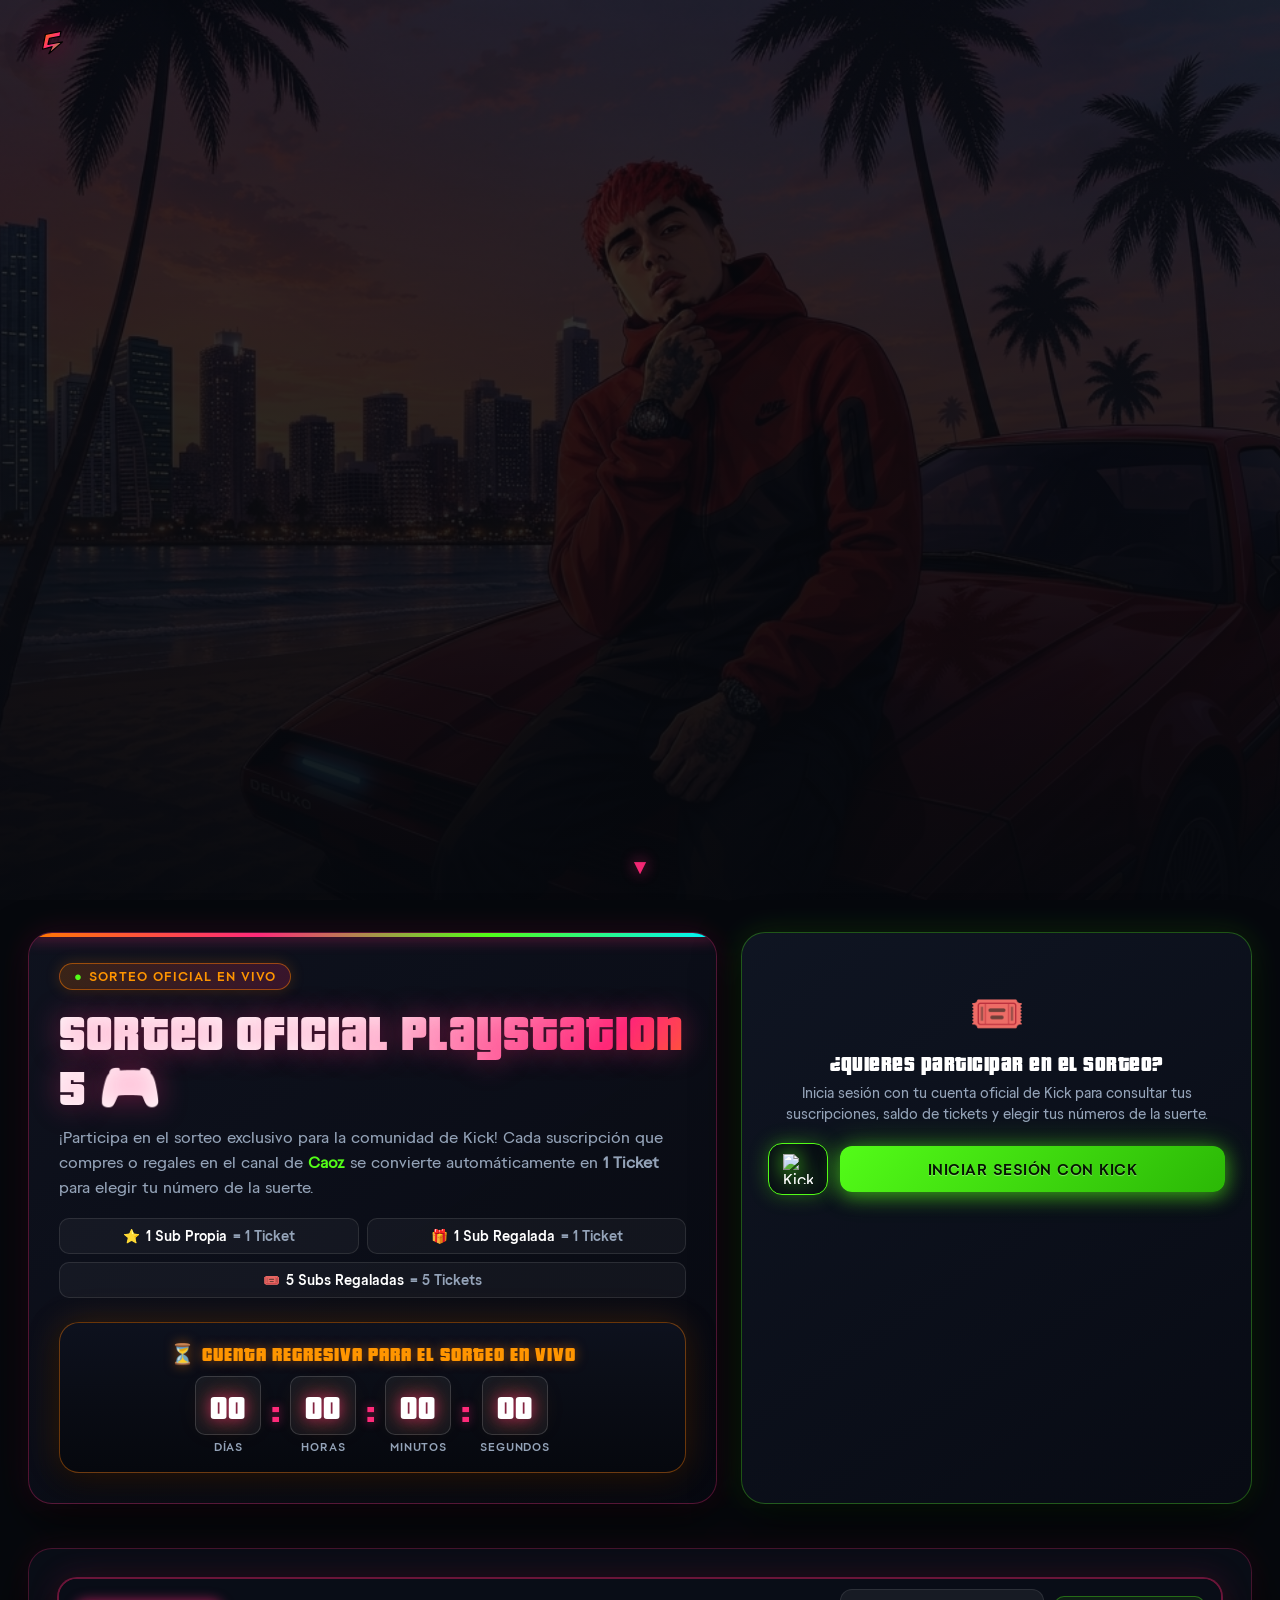
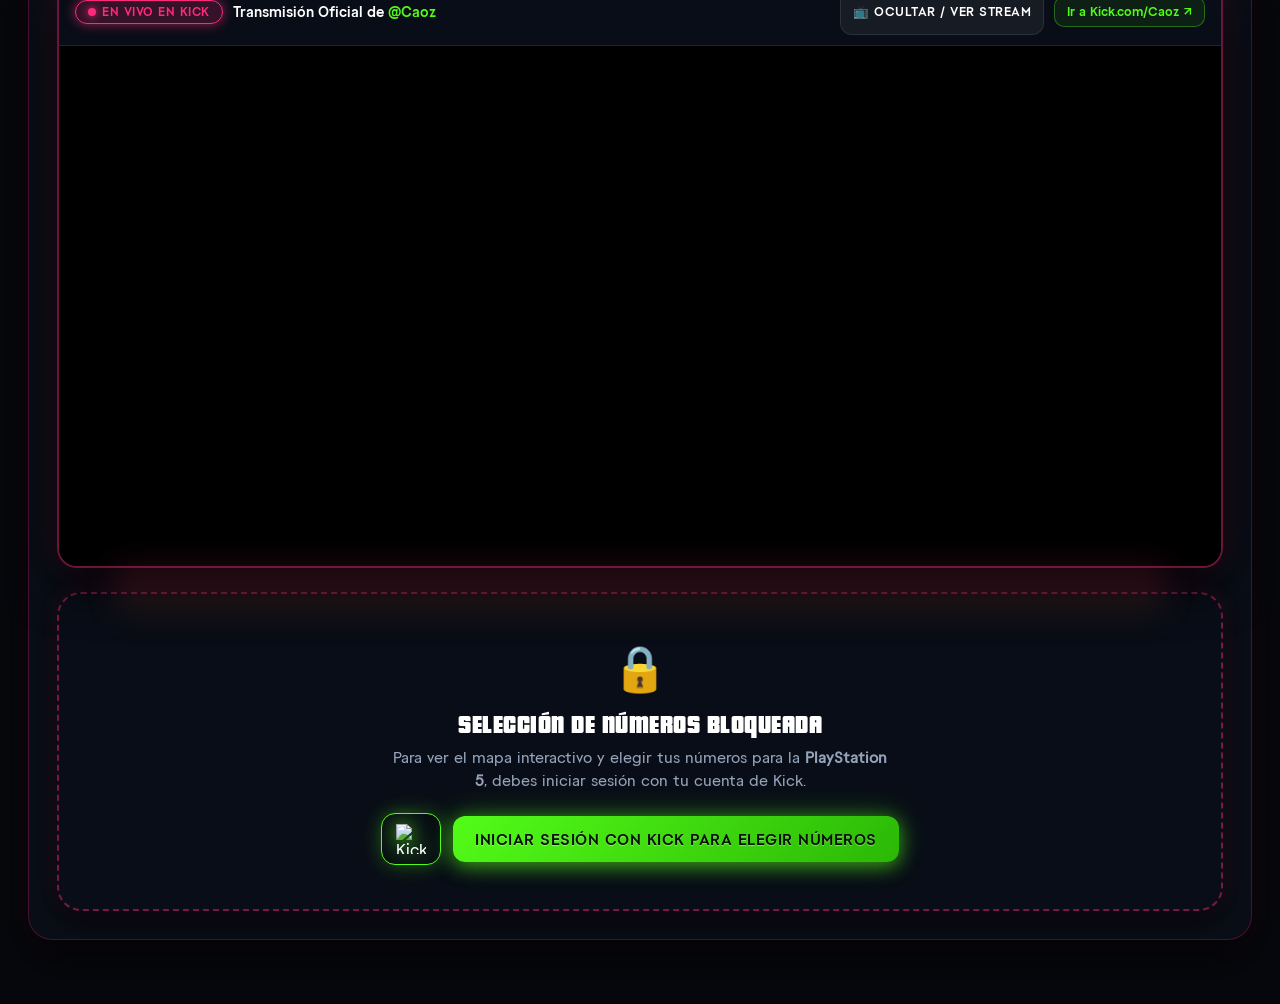
==== commit 6424ffd0: "fix(admin): corregir alineacion, logo y estilos del navbar en panel de administrador" ====
--- a/public/admin.html
+++ b/public/admin.html
@@ -143,16 +143,16 @@
     }
   </style>
 </head>
-<body>
-
-  <!-- Navigation Bar (100% Transparent, Auto-hide on scroll down, Show on scroll up) -->
+<body class="admin-page">
+
+  <!-- Navigation Bar (Clean Dark Glassmorphism) -->
   <header class="navbar" id="mainNavbar">
     <div class="container nav-content">
       <a href="index.html" class="brand" aria-label="CAOZ Oficial">
         <div class="brand-logo" id="mainBrandLogo" title="CAOZ Oficial">
           <svg viewBox="0 0 224 256" width="100%" height="100%" style="overflow: visible; display: block;">
             <defs>
-              <linearGradient id="navLogoGrad" x1="0%" y1="0%" x2="100%" y2="100%">
+              <linearGradient id="navLogoGradAdmin" x1="0%" y1="0%" x2="100%" y2="100%">
                 <stop offset="0%" stop-color="#ff7a00" />
                 <stop offset="50%" stop-color="#ff2a7a" />
                 <stop offset="100%" stop-color="#53fc18" />
@@ -160,12 +160,23 @@
             </defs>
             <path
               d="M 76.8 88.3 L 159.8 71.6 L 154.2 98.0 L 98.4 107.8 L 90.1 141.3 L 168.4 127.0 L 95.0 190.6 L 112.9 152.7 L 61.5 166.3 Z"
-              fill="url(#navLogoGrad)" stroke="#000000" stroke-width="6" stroke-linejoin="round" stroke-linecap="round" />
+              fill="url(#navLogoGradAdmin)" stroke="#000000" stroke-width="6" stroke-linejoin="round" stroke-linecap="round" />
           </svg>
         </div>
+        <div class="brand-title">
+          PANEL STREAMER
+          <span class="kick-badge">ADMIN CONTROL</span>
+        </div>
       </a>
 
       <div class="nav-links">
+        <a href="index.html" class="nav-btn">
+          🎟️ Sorteo (Público)
+        </a>
+        <a href="draw.html" target="_blank" class="nav-btn streamer-btn">
+          🎰 Pantalla OBS Sorteo
+        </a>
+
         <!-- User Profile Pill con Dropdown Menu interactivo -->
         <div class="user-pill-container" id="userPillContainer">
           <div class="user-pill" id="userPillBox" role="button" tabindex="0" title="Ver opciones y menú">
@@ -185,10 +196,10 @@
             </div>
             <div class="dropdown-divider"></div>
             
-            <a href="index.html" class="dropdown-item" id="menuPublicSite">
+            <a href="index.html" class="dropdown-item">
               <span class="dropdown-icon">🎟️</span> Sorteo (Público)
             </a>
-            <a href="draw.html" target="_blank" class="dropdown-item" id="menuObsDraw">
+            <a href="draw.html" target="_blank" class="dropdown-item">
               <span class="dropdown-icon">🎰</span> Pantalla OBS Sorteo
             </a>
             <a href="index.html#rulesSection" class="dropdown-item">
@@ -206,7 +217,7 @@
     </div>
   </header>
 
-  <div class="container" style="padding-top: 85px; padding-bottom: 60px;">
+  <div class="container" style="padding-top: 90px; padding-bottom: 60px;">
     
     <!-- Top Metrics Overview -->
     <div class="admin-stats-grid">
--- a/public/css/style.css
+++ b/public/css/style.css
@@ -319,13 +319,22 @@
   width: 100%;
   z-index: 1000;
   padding: clamp(10px, 2vh, 18px) 0;
-  background: transparent !important;
-  backdrop-filter: none !important;
-  -webkit-backdrop-filter: none !important;
-  border: none !important;
-  box-shadow: none !important;
+  background: transparent;
+  backdrop-filter: none;
+  -webkit-backdrop-filter: none;
+  border: none;
+  box-shadow: none;
   pointer-events: none;
   transition: transform 0.35s cubic-bezier(0.16, 1, 0.3, 1), opacity 0.3s ease;
+}
+
+body.admin-page .navbar,
+.admin-page .navbar {
+  background: rgba(6, 8, 13, 0.90) !important;
+  backdrop-filter: blur(20px) !important;
+  -webkit-backdrop-filter: blur(20px) !important;
+  border-bottom: 1px solid rgba(255, 255, 255, 0.08) !important;
+  box-shadow: 0 4px 30px rgba(0, 0, 0, 0.7) !important;
 }
 
 .navbar.navbar-hidden {
@@ -359,7 +368,8 @@
 }
 
 .brand-logo {
-  width: clamp(50px, 8vw, 500px);
+  width: clamp(38px, 4vw, 48px);
+  height: clamp(38px, 4vw, 48px);
   display: flex;
   align-items: center;
   justify-content: center;
@@ -369,7 +379,7 @@
   padding: 0;
   flex-shrink: 0;
   transition: transform 0.25s cubic-bezier(0.16, 1, 0.3, 1), filter 0.25s ease;
-  margin-left: -200px;
+  margin-left: 0;
 }
 
 .brand-logo:hover {
@@ -378,7 +388,7 @@
 
 .brand-logo svg {
   width: 100%;
-  height: auto;
+  height: 100%;
   display: block;
   filter: drop-shadow(0 0 14px rgba(255, 42, 122, 0.8)) drop-shadow(0 2px 10px rgba(0, 0, 0, 0.95));
 }
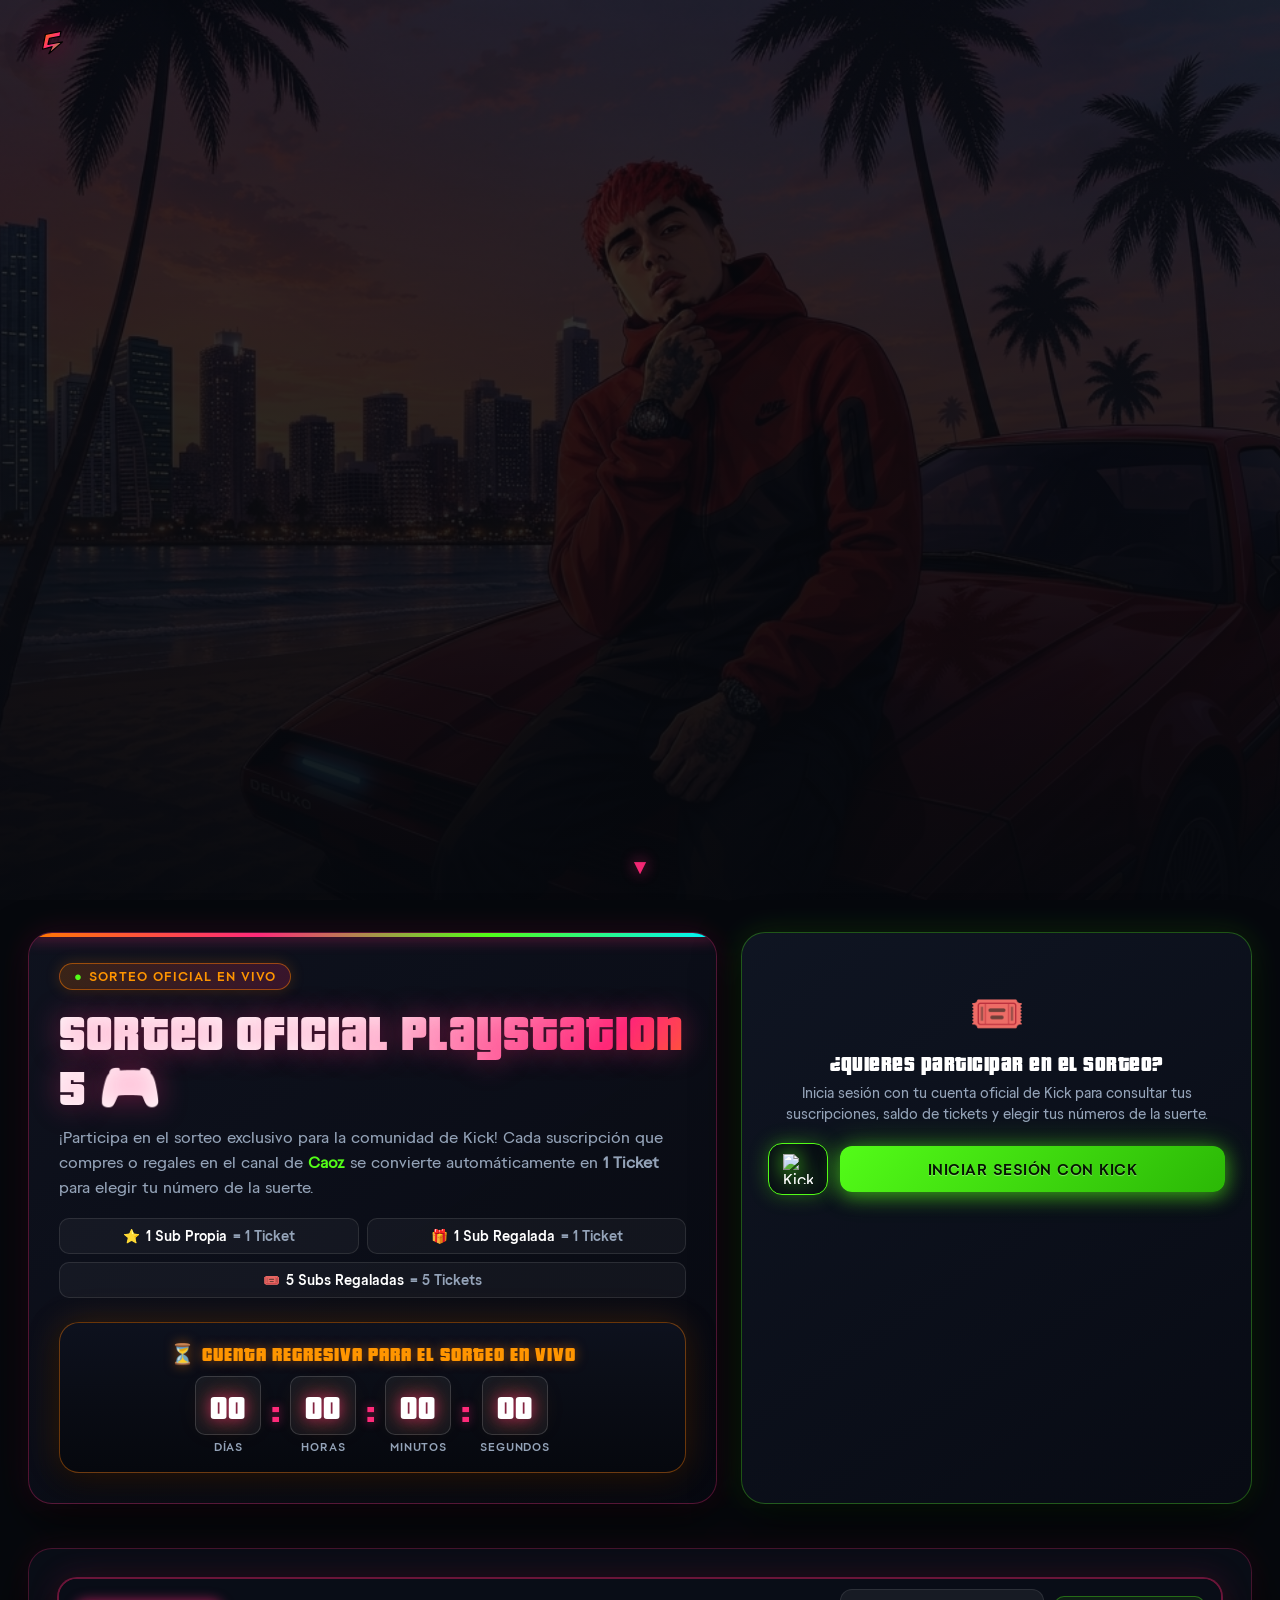
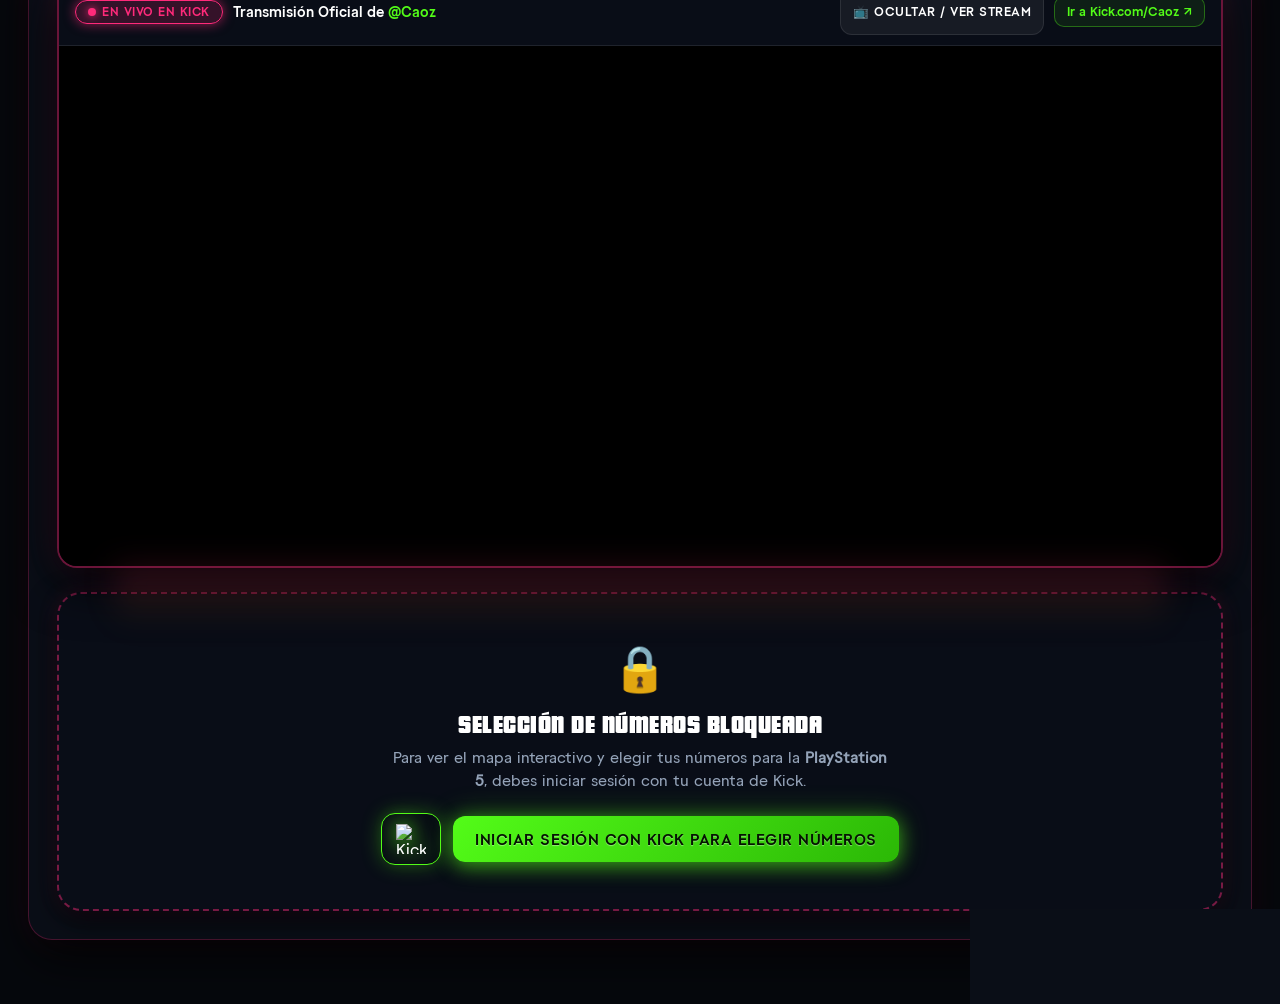
==== commit 7686b634: "feat(verify): sistema automatico de verificacion de suscripciones y resubs de Kick con API oficial y" ====
--- a/public/admin.html
+++ b/public/admin.html
@@ -170,13 +170,6 @@
       </a>
 
       <div class="nav-links">
-        <a href="index.html" class="nav-btn">
-          🎟️ Sorteo (Público)
-        </a>
-        <a href="draw.html" target="_blank" class="nav-btn streamer-btn">
-          🎰 Pantalla OBS Sorteo
-        </a>
-
         <!-- User Profile Pill con Dropdown Menu interactivo -->
         <div class="user-pill-container" id="userPillContainer">
           <div class="user-pill" id="userPillBox" role="button" tabindex="0" title="Ver opciones y menú">
@@ -385,11 +378,19 @@
           👥 Lista de Participantes & Asignación de Tickets
         </h3>
         
-        <div class="admin-header-actions">
+        <div class="admin-header-actions" style="display: flex; gap: 8px; flex-wrap: wrap; align-items: center;">
+          <button class="btn btn-primary" id="syncKickGiftsBtn" style="padding: 8px 16px; font-size: 0.85rem; background: rgba(83, 252, 24, 0.15); border-color: var(--kick-green); color: var(--kick-green); display: inline-flex; align-items: center; gap: 8px; font-weight: 700; cursor: pointer; border-radius: 10px;" title="Sincronizar subs regaladas recientes directamente desde Kick">
+            🔄 Sincronizar Regalos Kick
+          </button>
           <button class="btn btn-secondary" id="exportExcelBtn" style="padding: 8px 16px; font-size: 0.85rem; background: rgba(83, 252, 24, 0.1); border-color: var(--kick-green); color: var(--kick-green); display: inline-flex; align-items: center; gap: 8px; font-weight: 700; cursor: pointer; border-radius: 10px;" title="Descargar planilla compatible con Excel y Google Sheets">
-            📊 Exportar a Excel (.csv)
+            📊 Exportar (.csv)
           </button>
-          <input type="text" class="search-input" id="searchUserTable" placeholder="Filtrar por @usuario..." style="width: 200px;">
+          <div style="display: flex; gap: 6px; align-items: center;">
+            <input type="text" class="search-input" id="searchUserTable" placeholder="Escribe @usuario..." style="width: 170px;">
+            <button class="btn btn-secondary" id="verifyKickUserBtn" style="padding: 8px 12px; font-size: 0.82rem; border-color: #00f2fe; color: #00f2fe; cursor: pointer; border-radius: 10px; font-weight: 700; white-space: nowrap;" title="Verifica en la API de Kick si el usuario está suscrito o resuscrito y lo agrega automáticamente">
+              🔍 Verificar Sub en Kick
+            </button>
+          </div>
         </div>
       </div>
 
--- a/public/css/style.css
+++ b/public/css/style.css
@@ -708,6 +708,14 @@
 
 .admin-menu-item:hover {
   background: rgba(255, 215, 0, 0.16) !important;
+}
+
+.streamer-menu-item {
+  color: var(--kick-green) !important;
+}
+
+.streamer-menu-item:hover {
+  background: rgba(83, 252, 24, 0.16) !important;
 }
 
 .logout-menu-item {
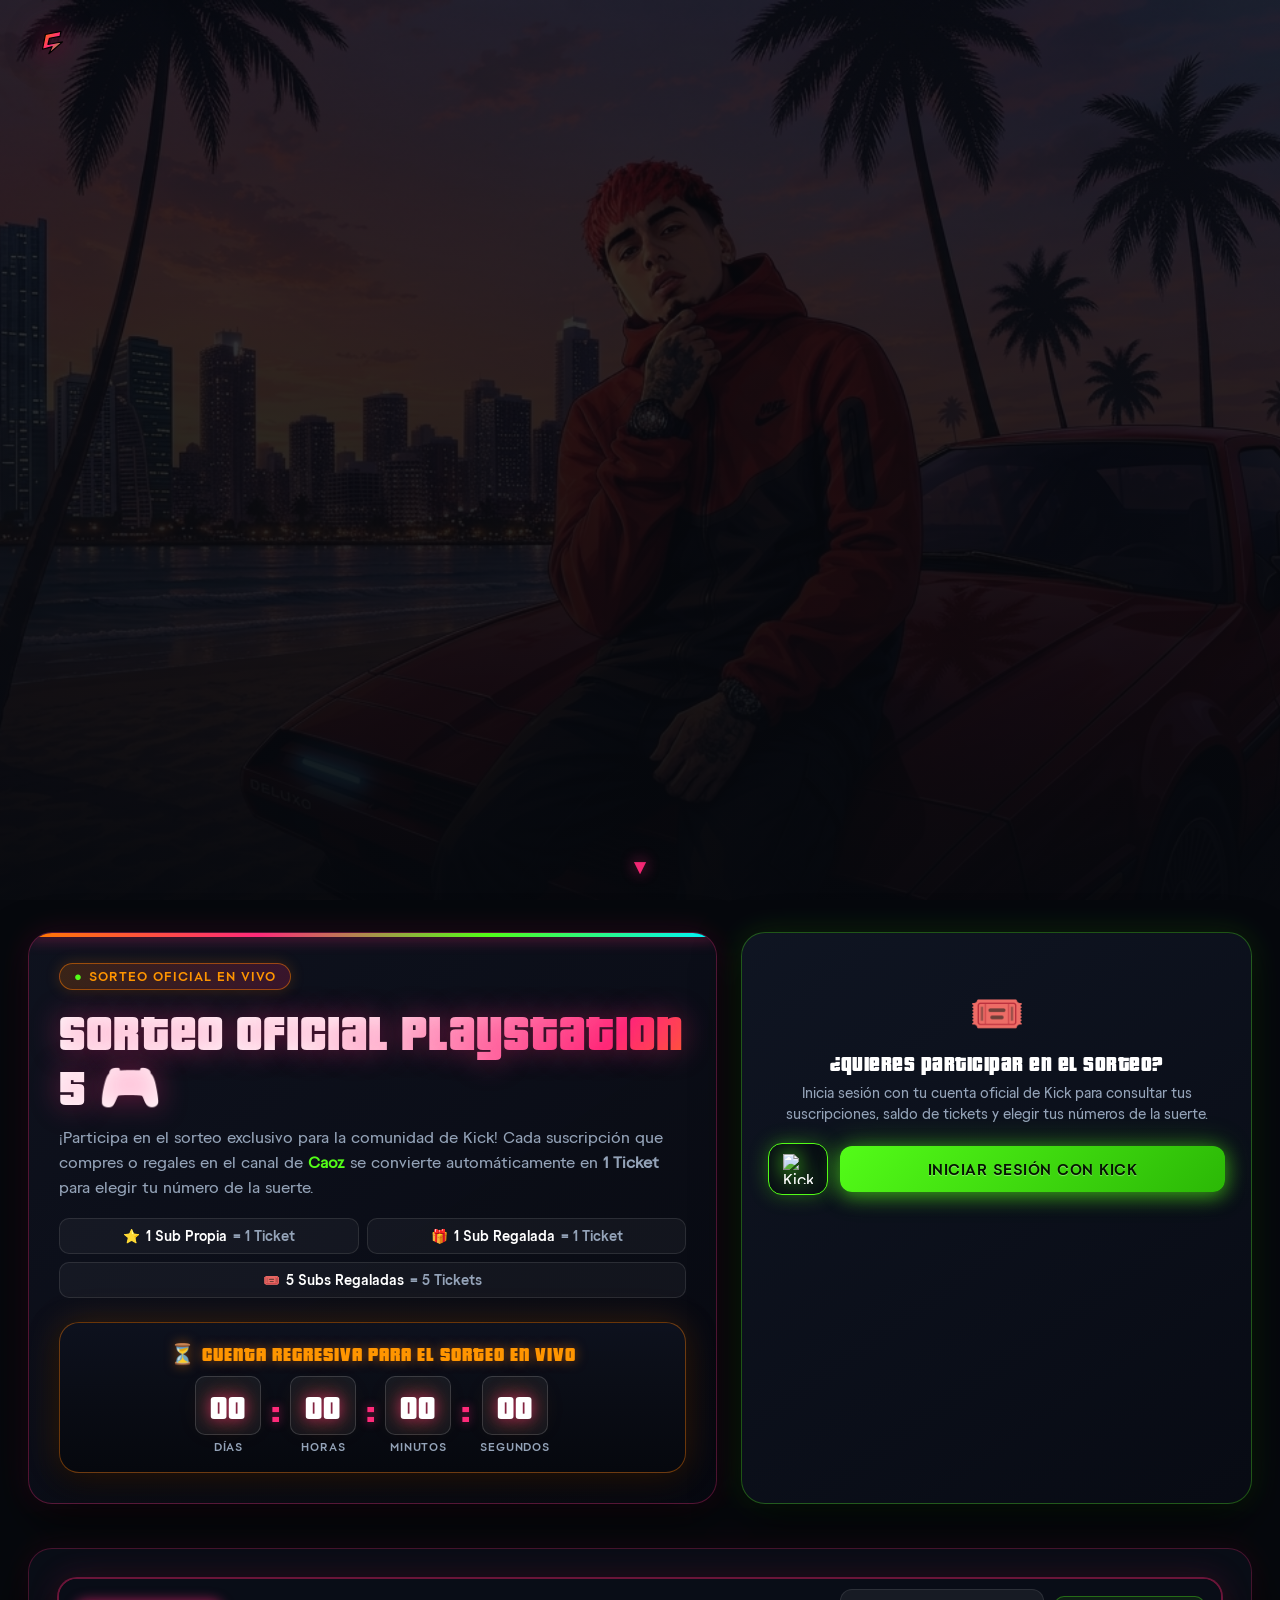
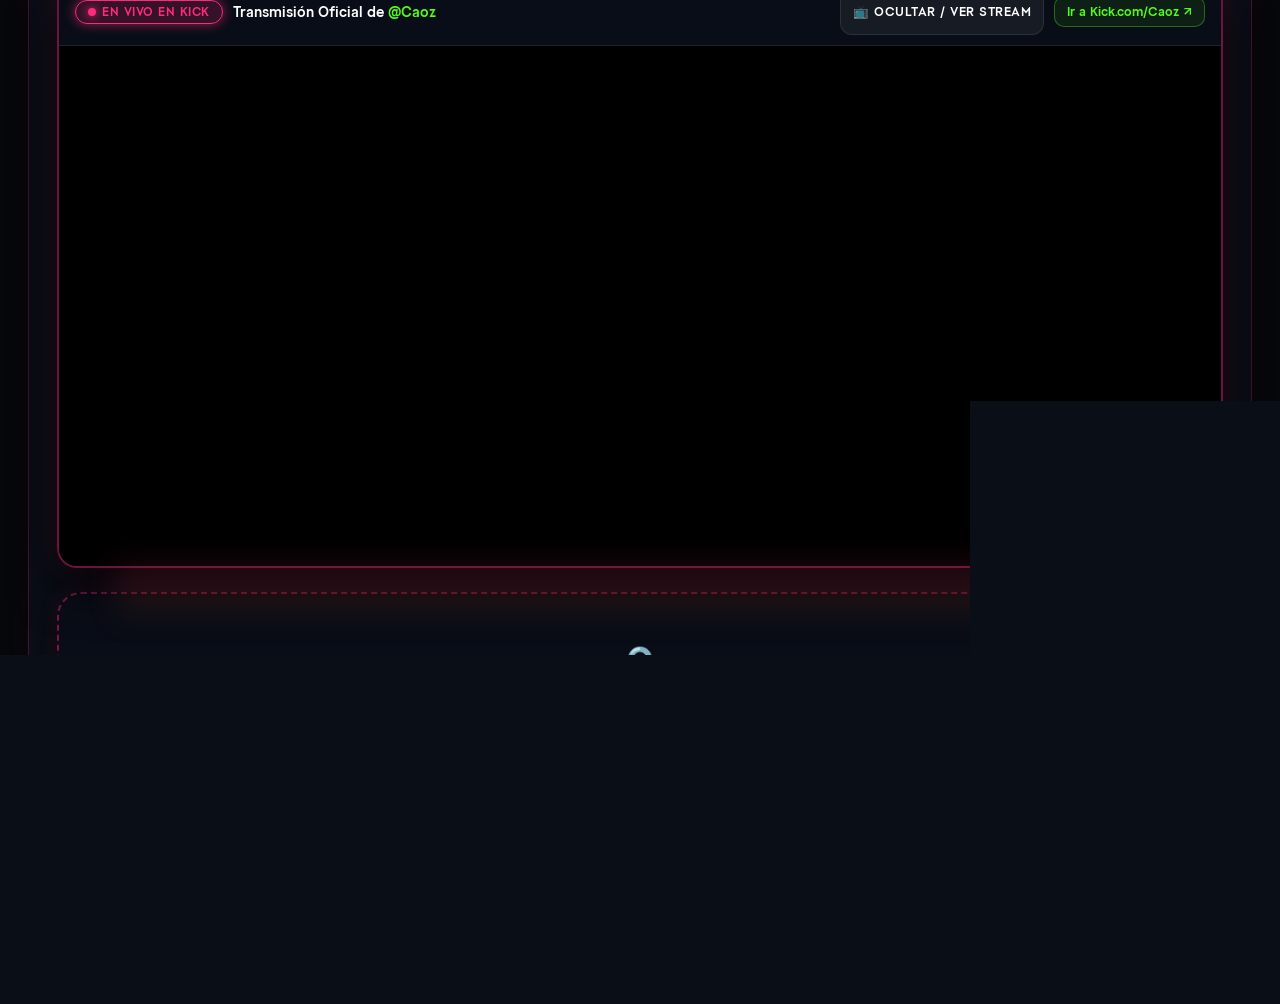
==== commit ac2d22b1: "feat(admin): anadir importador masivo de suscriptores propios de Kick en panel admin" ====
--- a/public/admin.html
+++ b/public/admin.html
@@ -379,16 +379,19 @@
         </h3>
         
         <div class="admin-header-actions" style="display: flex; gap: 8px; flex-wrap: wrap; align-items: center;">
-          <button class="btn btn-primary" id="syncKickGiftsBtn" style="padding: 8px 16px; font-size: 0.85rem; background: rgba(83, 252, 24, 0.15); border-color: var(--kick-green); color: var(--kick-green); display: inline-flex; align-items: center; gap: 8px; font-weight: 700; cursor: pointer; border-radius: 10px;" title="Sincronizar subs regaladas recientes directamente desde Kick">
+          <button class="btn btn-primary" id="openImportSubsModalBtn" style="padding: 8px 14px; font-size: 0.85rem; background: rgba(83, 252, 24, 0.15); border-color: var(--kick-green); color: var(--kick-green); display: inline-flex; align-items: center; gap: 6px; font-weight: 700; cursor: pointer; border-radius: 10px;" title="Cargar o pegar lista masiva de suscriptores propios de Kick">
+            📥 Carga Masiva Suscriptores
+          </button>
+          <button class="btn btn-secondary" id="syncKickGiftsBtn" style="padding: 8px 14px; font-size: 0.85rem; background: rgba(0, 242, 254, 0.1); border-color: #00f2fe; color: #00f2fe; display: inline-flex; align-items: center; gap: 6px; font-weight: 700; cursor: pointer; border-radius: 10px;" title="Sincronizar subs regaladas recientes directamente desde Kick Leaderboards">
             🔄 Sincronizar Regalos Kick
           </button>
-          <button class="btn btn-secondary" id="exportExcelBtn" style="padding: 8px 16px; font-size: 0.85rem; background: rgba(83, 252, 24, 0.1); border-color: var(--kick-green); color: var(--kick-green); display: inline-flex; align-items: center; gap: 8px; font-weight: 700; cursor: pointer; border-radius: 10px;" title="Descargar planilla compatible con Excel y Google Sheets">
+          <button class="btn btn-secondary" id="exportExcelBtn" style="padding: 8px 14px; font-size: 0.85rem; background: rgba(255, 255, 255, 0.05); border-color: rgba(255, 255, 255, 0.2); color: #ffffff; display: inline-flex; align-items: center; gap: 6px; font-weight: 700; cursor: pointer; border-radius: 10px;" title="Descargar planilla compatible con Excel y Google Sheets">
             📊 Exportar (.csv)
           </button>
           <div style="display: flex; gap: 6px; align-items: center;">
             <input type="text" class="search-input" id="searchUserTable" placeholder="Escribe @usuario..." style="width: 170px;">
             <button class="btn btn-secondary" id="verifyKickUserBtn" style="padding: 8px 12px; font-size: 0.82rem; border-color: #00f2fe; color: #00f2fe; cursor: pointer; border-radius: 10px; font-weight: 700; white-space: nowrap;" title="Verifica en la API de Kick si el usuario está suscrito o resuscrito y lo agrega automáticamente">
-              🔍 Verificar Sub en Kick
+              🔍 Verificar en Kick
             </button>
           </div>
         </div>
@@ -416,6 +419,47 @@
 
   </div>
 
+  <!-- Modal de Carga Masiva de Suscriptores de Kick -->
+  <div id="importSubsModal" style="display: none; position: fixed; inset: 0; background: rgba(0, 0, 0, 0.85); backdrop-filter: blur(10px); z-index: 9999; align-items: center; justify-content: center; padding: 20px;">
+    <div style="background: var(--bg-card); border: 2px solid var(--kick-green); box-shadow: 0 0 40px rgba(83, 252, 24, 0.3), 0 20px 50px rgba(0,0,0,0.9); border-radius: 24px; padding: 28px; width: 100%; max-width: 600px; position: relative; max-height: 90vh; overflow-y: auto;">
+      <button id="closeImportSubsModal" style="position: absolute; top: 16px; right: 16px; background: transparent; border: none; color: var(--text-secondary); font-size: 1.4rem; cursor: pointer;">✕</button>
+      
+      <div style="display: flex; align-items: center; gap: 10px; margin-bottom: 12px;">
+        <span style="font-size: 1.8rem;">📥</span>
+        <h3 style="font-size: 1.25rem; font-weight: 900; color: #ffffff;">Importar Suscriptores Propios de Kick</h3>
+      </div>
+      
+      <p style="color: var(--text-secondary); font-size: 0.84rem; line-height: 1.5; margin-bottom: 14px;">
+        Pega los nombres de tus suscriptores de Kick (puedes copiarlos de tu 
+        <a href="https://kick.com/dashboard/revenue/subscribers" target="_blank" style="color: var(--kick-green); text-decoration: underline;">Kick Creator Dashboard</a>) 
+        o sube el archivo CSV. El sistema sumará <strong>+1 Ticket de Sub Propia</strong> a cada uno de forma automática sin confundirlos con subs regaladas.
+      </p>
+
+      <div style="margin-bottom: 14px;">
+        <label style="font-size: 0.8rem; font-weight: 700; color: #ffffff; display: block; margin-bottom: 6px;">
+          Pega los nombres de usuario (separados por coma, espacio o salto de línea):
+        </label>
+        <textarea id="importSubsText" class="form-input" rows="6" placeholder="Ejemplo:&#10;Floresalexflow3&#10;Juanito123&#10;PedroKick" style="width: 100%; resize: vertical; font-family: var(--font-mono); font-size: 0.85rem; padding: 10px;"></textarea>
+      </div>
+
+      <div style="margin-bottom: 16px;">
+        <label style="font-size: 0.8rem; font-weight: 700; color: #ffffff; display: block; margin-bottom: 6px;">
+          O sube un archivo CSV de Kick:
+        </label>
+        <input type="file" id="importSubsFile" accept=".csv, .txt" style="font-size: 0.85rem; color: var(--text-secondary);">
+      </div>
+
+      <div style="display: flex; gap: 10px; justify-content: flex-end;">
+        <button class="btn btn-secondary" id="cancelImportSubsBtn" style="padding: 10px 18px; border-radius: 10px;">
+          Cancelar
+        </button>
+        <button class="btn btn-primary" id="processImportSubsBtn" style="padding: 10px 22px; border-radius: 10px; font-weight: 800;">
+          🚀 Procesar y Asignar Tickets
+        </button>
+      </div>
+    </div>
+  </div>
+
   <!-- Modal Instrucciones Google Drive -->
   <div id="driveModal" style="display: none; position: fixed; inset: 0; background: rgba(0, 0, 0, 0.85); backdrop-filter: blur(10px); z-index: 9999; align-items: center; justify-content: center; padding: 20px;">
     <div style="background: var(--bg-card); border: 2px solid #0f9d58; box-shadow: 0 0 40px rgba(15, 157, 88, 0.35), 0 20px 50px rgba(0,0,0,0.9); border-radius: 24px; padding: 28px; width: 100%; max-width: 580px; position: relative; max-height: 90vh; overflow-y: auto;">
